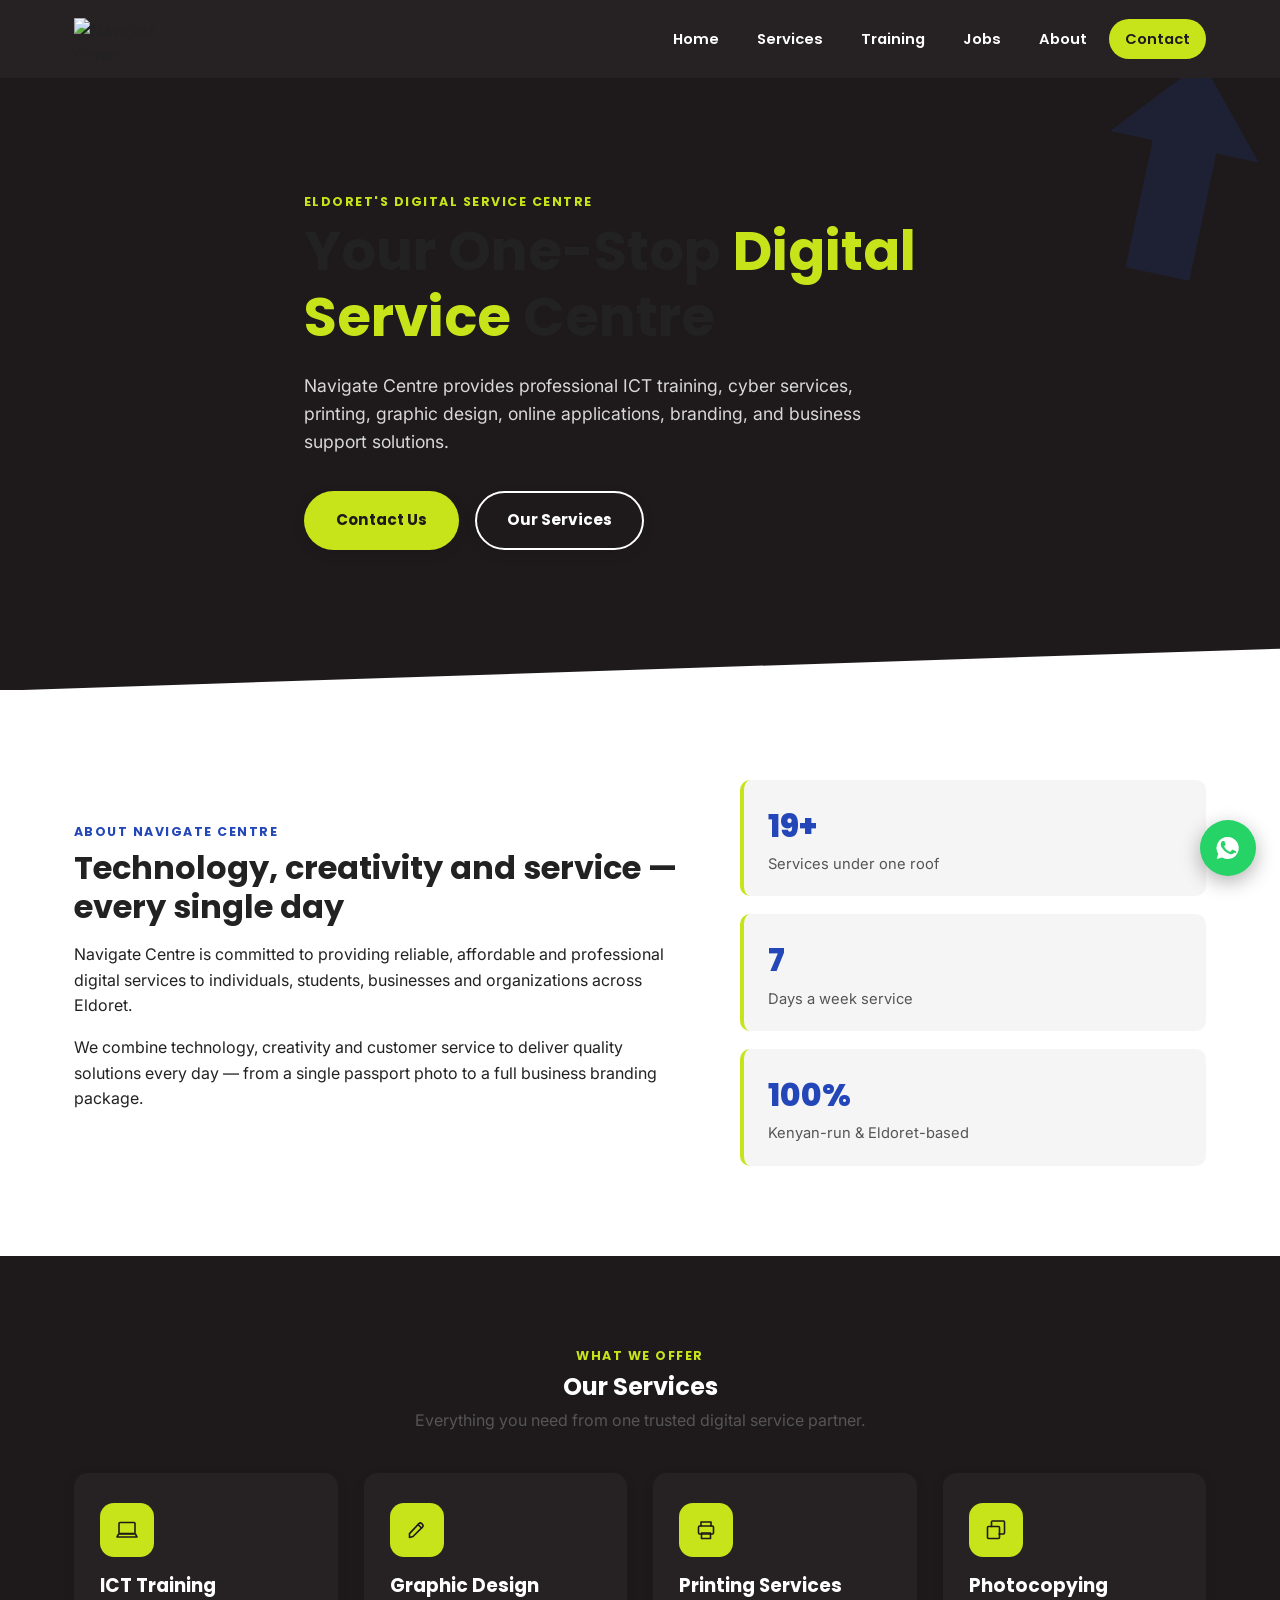
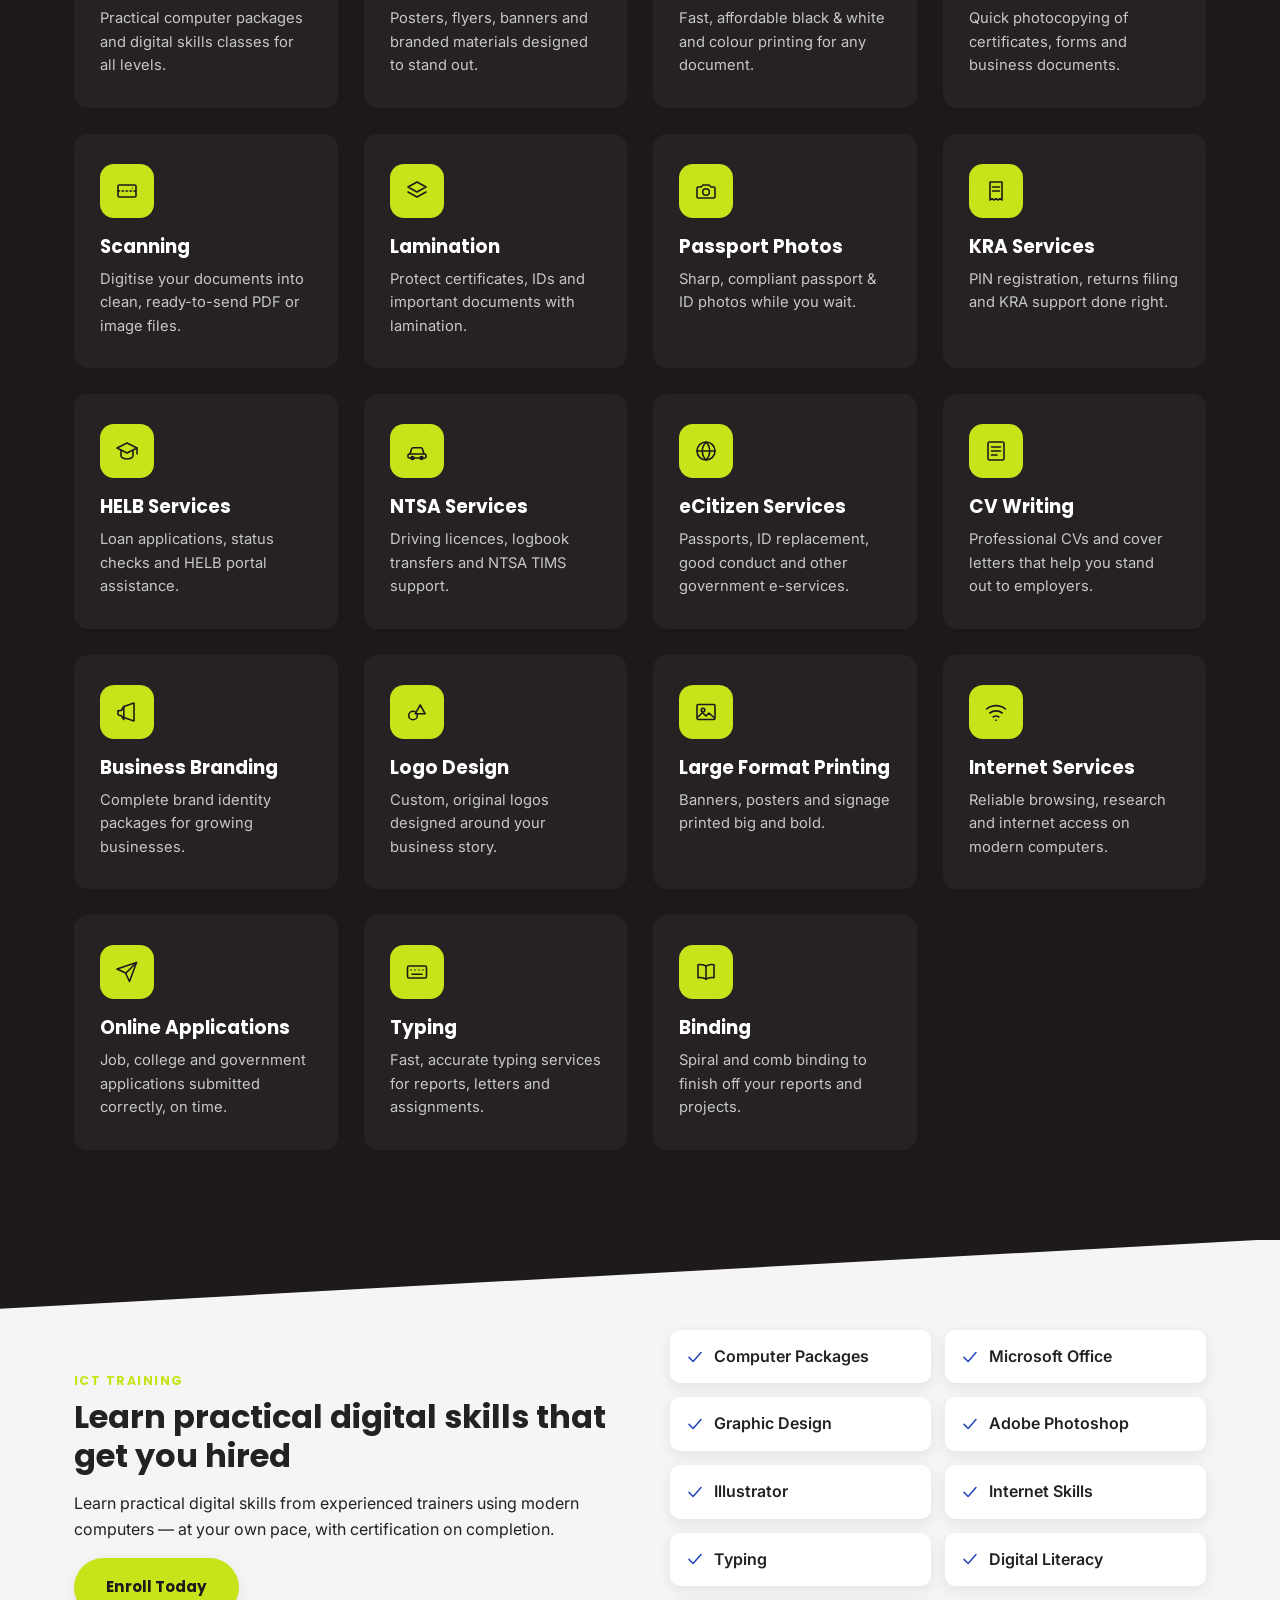
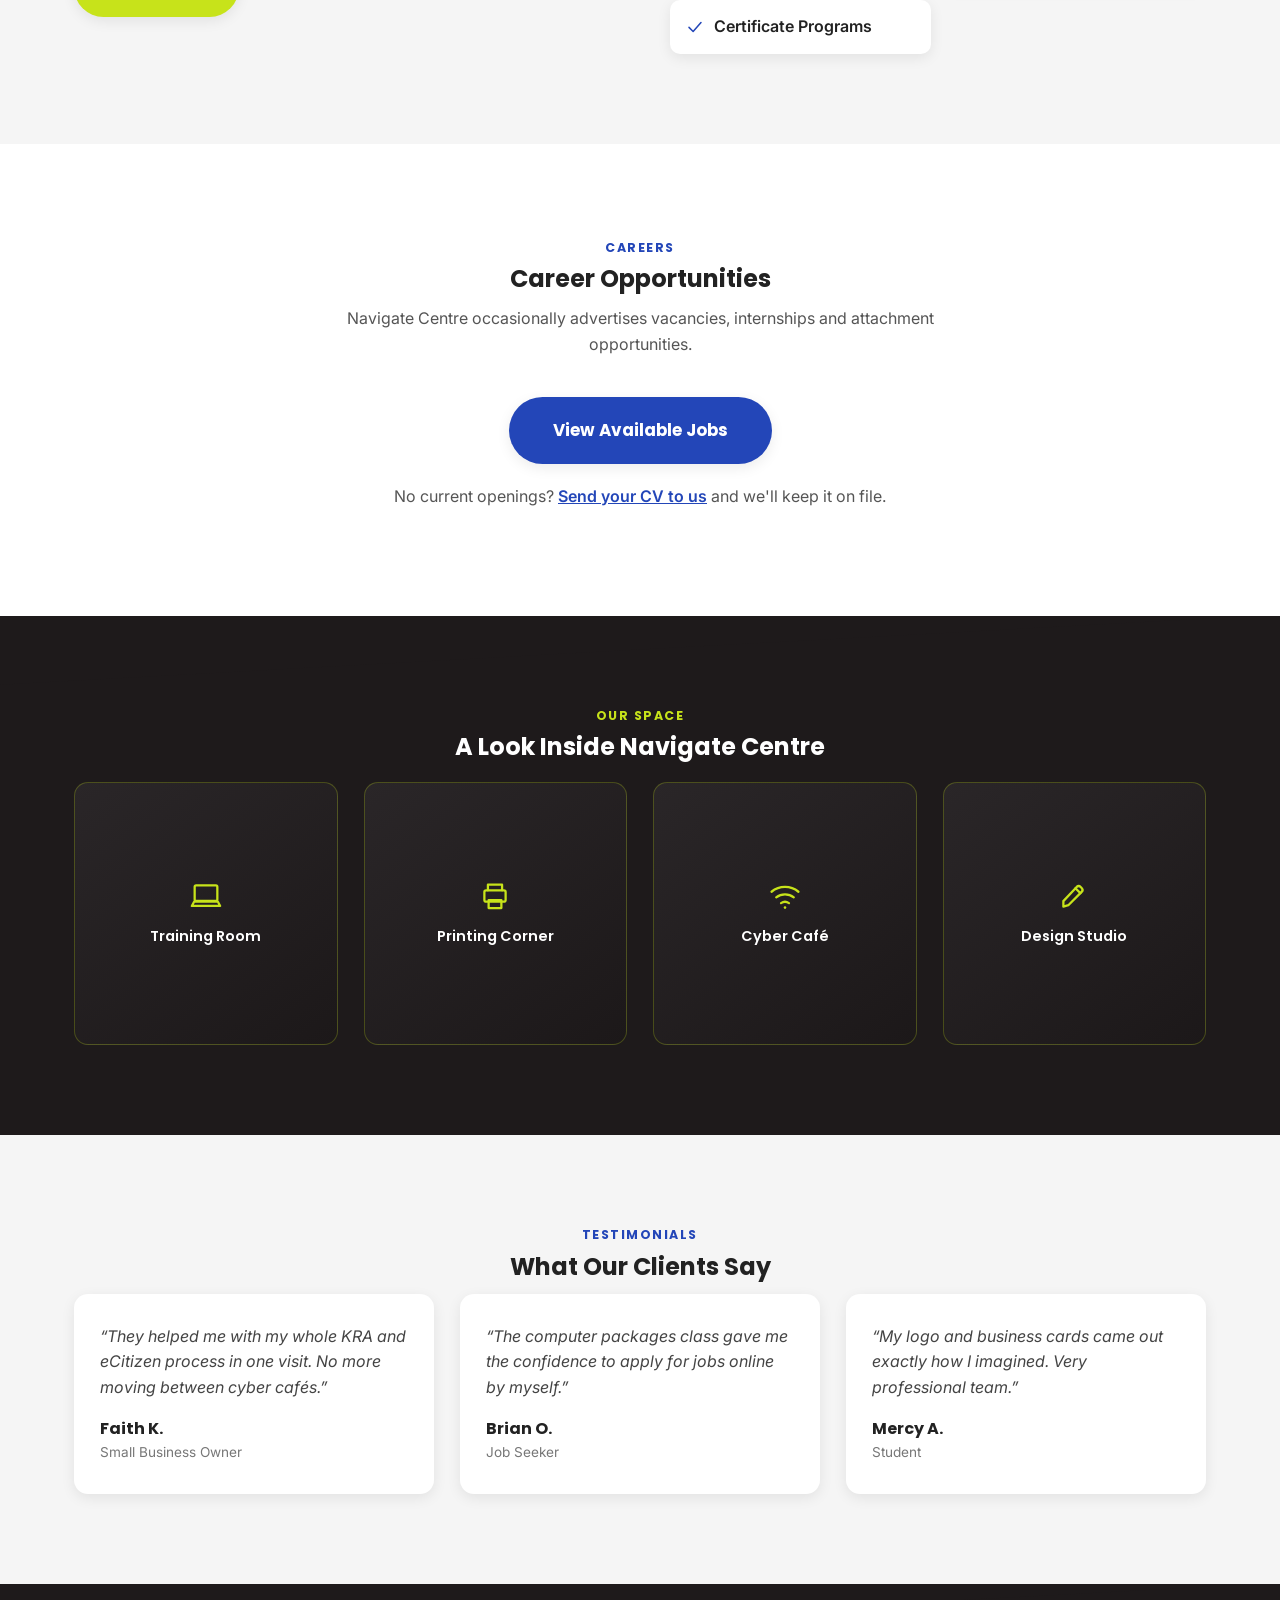
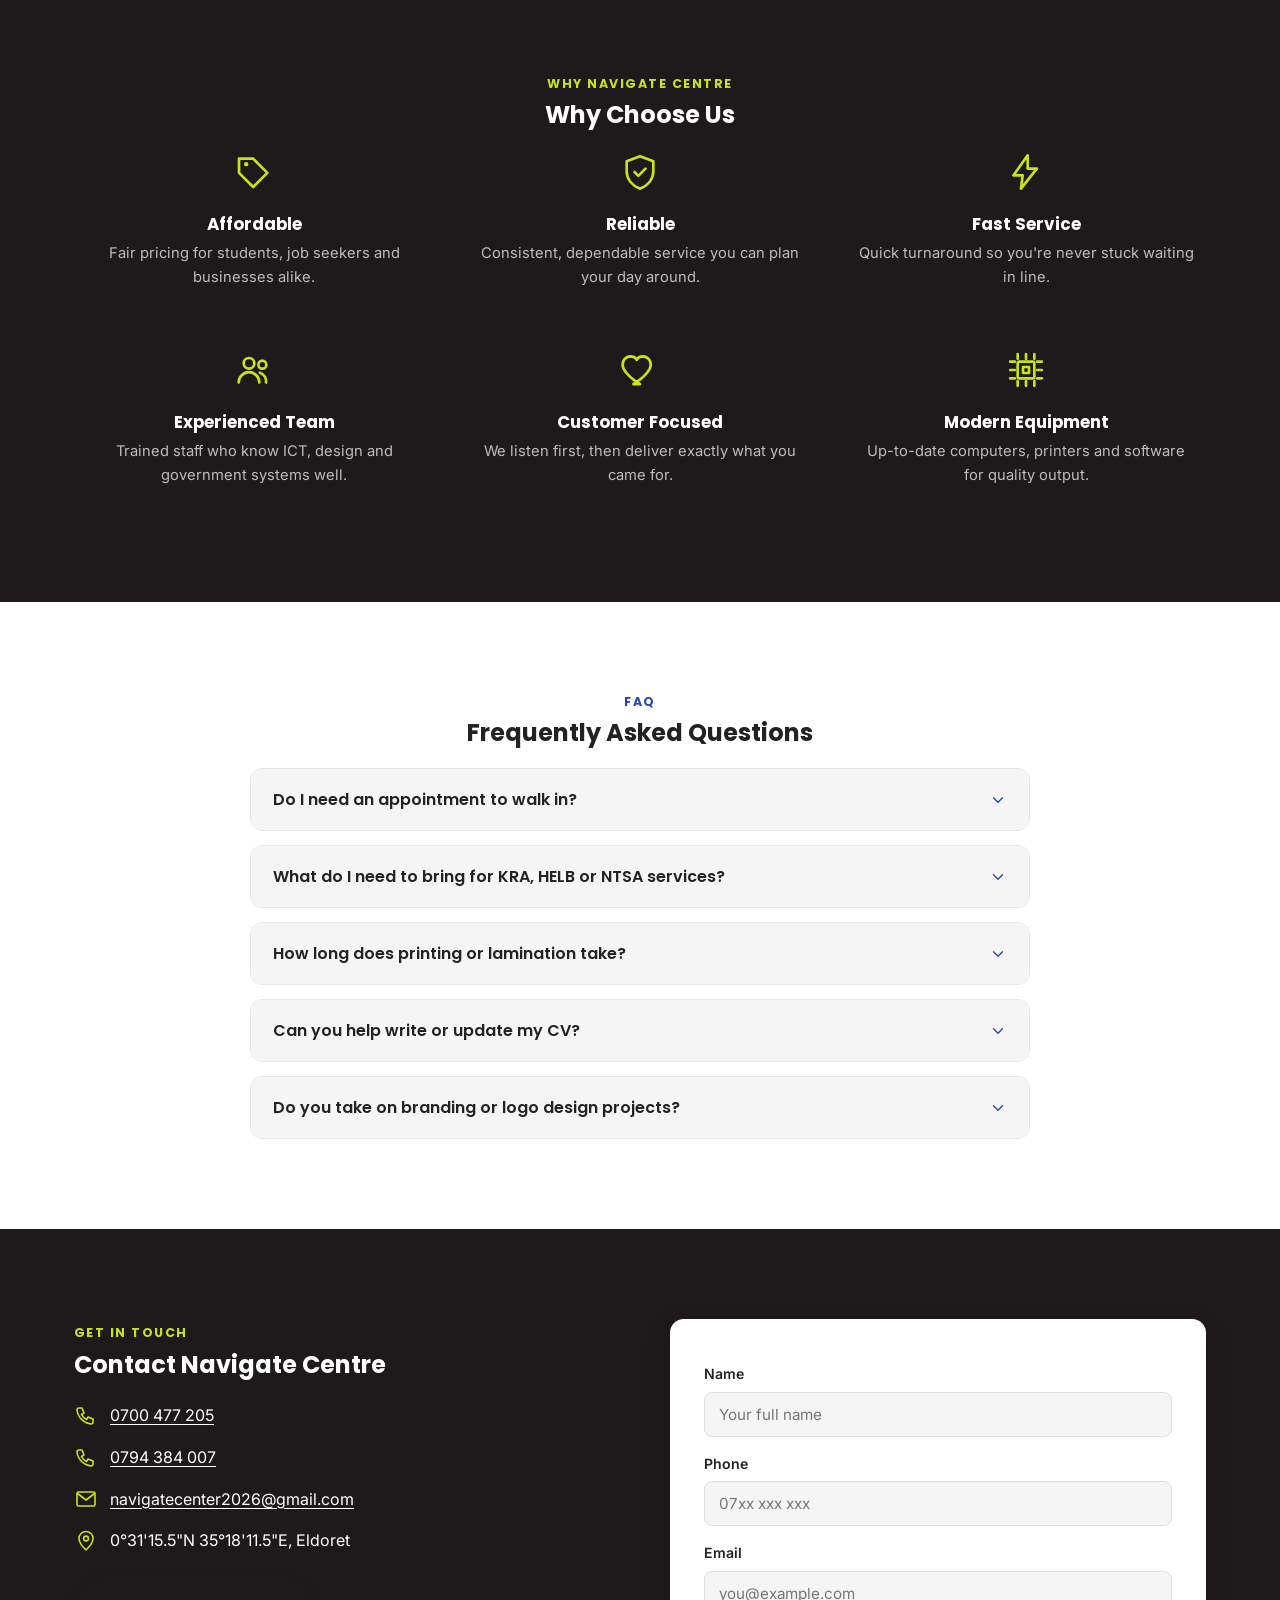
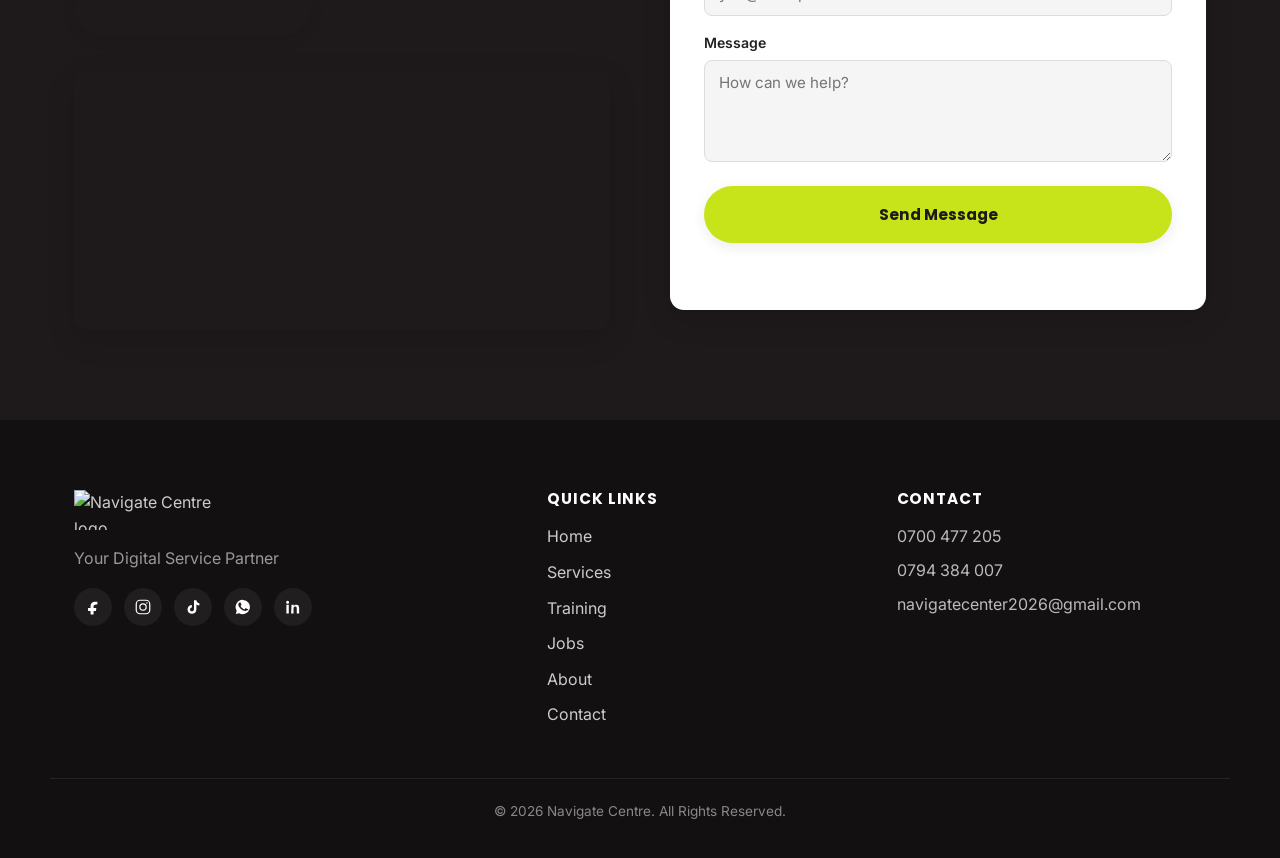
==== index.html @ 86d4282a "Add files via upload" ====
<!DOCTYPE html>
<html lang="en">
<head>
<meta charset="UTF-8">
<meta name="viewport" content="width=device-width, initial-scale=1.0">
<title>Navigate Centre | ICT Training, Cyber &amp; Digital Services in Eldoret</title>
<meta name="description" content="Navigate Centre is Eldoret's one-stop digital service centre — ICT training, cyber services, printing, graphic design, KRA/HELB/NTSA/eCitizen support, CV writing and business branding.">
<meta name="keywords" content="Navigate Centre, Eldoret cyber cafe, ICT training Eldoret, printing services Eldoret, KRA services, HELB services, NTSA services, eCitizen, CV writing, graphic design Eldoret">
<meta name="author" content="Navigate Centre">
<meta name="robots" content="index, follow">

<!-- Open Graph -->
<meta property="og:type" content="website">
<meta property="og:title" content="Navigate Centre | Your Digital Service Partner">
<meta property="og:description" content="ICT training, cyber services, printing, graphic design and government e-services — all in one place in Eldoret, Kenya.">
<meta property="og:image" content="images/logo.png">
<meta property="og:locale" content="en_KE">

<!-- Favicons -->
<link rel="icon" type="image/png" sizes="32x32" href="favicon/favicon-32.png">
<link rel="icon" type="image/png" sizes="16x16" href="favicon/favicon-16.png">
<link rel="apple-touch-icon" sizes="180x180" href="favicon/favicon-180.png">
<link rel="icon" type="image/png" sizes="192x192" href="favicon/favicon-192.png">
<link rel="shortcut icon" href="favicon/favicon.ico">

<!-- Fonts -->
<link rel="preconnect" href="https://fonts.googleapis.com">
<link rel="preconnect" href="https://fonts.gstatic.com" crossorigin>
<link href="https://fonts.googleapis.com/css2?family=Poppins:wght@600;700;800&amp;family=Inter:wght@400;500;600;700&amp;display=swap" rel="stylesheet">

<link rel="stylesheet" href="style.css">
</head>
<body>

<!-- ============ ICON SPRITE (edit paths here to change any icon site-wide) ============ -->
<svg style="display:none">
<defs>
<symbol id="icon-arrow" viewBox="0 0 24 24" fill="currentColor"><path d="M12 2l7 8h-4v12h-6V10H5z"/></symbol>
<symbol id="icon-menu" viewBox="0 0 24 24" fill="none" stroke="currentColor" stroke-width="1.8" stroke-linecap="round"><line x1="3" y1="6" x2="21" y2="6"/><line x1="3" y1="12" x2="21" y2="12"/><line x1="3" y1="18" x2="21" y2="18"/></symbol>
<symbol id="icon-close" viewBox="0 0 24 24" fill="none" stroke="currentColor" stroke-width="1.8" stroke-linecap="round"><line x1="5" y1="5" x2="19" y2="19"/><line x1="19" y1="5" x2="5" y2="19"/></symbol>
<symbol id="icon-chevron" viewBox="0 0 24 24" fill="none" stroke="currentColor" stroke-width="1.8" stroke-linecap="round" stroke-linejoin="round"><polyline points="6 9 12 15 18 9"/></symbol>
<symbol id="icon-phone" viewBox="0 0 24 24" fill="none" stroke="currentColor" stroke-width="1.6" stroke-linecap="round" stroke-linejoin="round"><path d="M5 4h3l2 5-2.5 1.5a11 11 0 005 5L14 13l5 2v3a2 2 0 01-2 2A16 16 0 013 6a2 2 0 012-2z"/></symbol>
<symbol id="icon-mail" viewBox="0 0 24 24" fill="none" stroke="currentColor" stroke-width="1.6" stroke-linecap="round" stroke-linejoin="round"><rect x="3" y="5" width="18" height="14" rx="1.5"/><path d="M3.5 6.5L12 13l8.5-6.5"/></symbol>
<symbol id="icon-pin" viewBox="0 0 24 24" fill="none" stroke="currentColor" stroke-width="1.6" stroke-linecap="round" stroke-linejoin="round"><path d="M12 21s7-6.5 7-11.5A7 7 0 105 9.5C5 14.5 12 21 12 21z"/><circle cx="12" cy="9.5" r="2.4"/></symbol>

<!-- services -->
<symbol id="icon-laptop" viewBox="0 0 24 24" fill="none" stroke="currentColor" stroke-width="1.6" stroke-linecap="round" stroke-linejoin="round"><rect x="4" y="4.5" width="16" height="11" rx="1"/><path d="M2 19h20l-1.6-3H3.6z"/></symbol>
<symbol id="icon-brush" viewBox="0 0 24 24" fill="none" stroke="currentColor" stroke-width="1.6" stroke-linecap="round" stroke-linejoin="round"><path d="M4.5 19.5l3.5-1 9.4-9.4a2 2 0 000-2.8l-.7-.7a2 2 0 00-2.8 0L4.5 15.6z"/><path d="M13 6.5l3.5 3.5"/></symbol>
<symbol id="icon-printer" viewBox="0 0 24 24" fill="none" stroke="currentColor" stroke-width="1.6" stroke-linecap="round" stroke-linejoin="round"><path d="M7 8V4h10v4"/><rect x="4.5" y="8" width="15" height="8" rx="1.2"/><rect x="7.5" y="15" width="9" height="5.5"/></symbol>
<symbol id="icon-copy" viewBox="0 0 24 24" fill="none" stroke="currentColor" stroke-width="1.6" stroke-linecap="round" stroke-linejoin="round"><rect x="3.5" y="8.5" width="12" height="12" rx="1"/><path d="M7.5 8.5V4a1 1 0 011-1h11a1 1 0 011 1v11a1 1 0 01-1 1h-4.5"/></symbol>
<symbol id="icon-scanner" viewBox="0 0 24 24" fill="none" stroke="currentColor" stroke-width="1.6" stroke-linecap="round" stroke-linejoin="round"><rect x="3" y="6" width="18" height="12" rx="1.2"/><line x1="3" y1="12" x2="21" y2="12" stroke-dasharray="1.5 2.5"/><circle cx="17.5" cy="9" r="0.6" fill="currentColor" stroke="none"/></symbol>
<symbol id="icon-layers" viewBox="0 0 24 24" fill="none" stroke="currentColor" stroke-width="1.6" stroke-linecap="round" stroke-linejoin="round"><polygon points="12 3 21 8 12 13 3 8"/><polyline points="3 13 12 18 21 13"/></symbol>
<symbol id="icon-camera" viewBox="0 0 24 24" fill="none" stroke="currentColor" stroke-width="1.6" stroke-linecap="round" stroke-linejoin="round"><path d="M4 8h3l2-2h6l2 2h3a1 1 0 011 1v9a1 1 0 01-1 1H4a1 1 0 01-1-1V9a1 1 0 011-1z"/><circle cx="12" cy="13" r="3.3"/></symbol>
<symbol id="icon-receipt" viewBox="0 0 24 24" fill="none" stroke="currentColor" stroke-width="1.6" stroke-linecap="round" stroke-linejoin="round"><path d="M6 3h12v18l-2-1.3L14 21l-2-1.3L10 21l-2-1.3L6 21V3z"/><line x1="8.5" y1="8" x2="15.5" y2="8"/><line x1="8.5" y1="12" x2="15.5" y2="12"/></symbol>
<symbol id="icon-cap" viewBox="0 0 24 24" fill="none" stroke="currentColor" stroke-width="1.6" stroke-linecap="round" stroke-linejoin="round"><path d="M12 4L2 9l10 5 10-5-10-5z"/><path d="M6 11.5V17c0 1.5 3 3 6 3s6-1.5 6-3v-5.5"/><line x1="22" y1="9" x2="22" y2="15"/></symbol>
<symbol id="icon-car" viewBox="0 0 24 24" fill="none" stroke="currentColor" stroke-width="1.6" stroke-linecap="round" stroke-linejoin="round"><path d="M5 15l1.4-4.8A2 2 0 018.3 8.7h7.4a2 2 0 011.9 1.5L19 15"/><rect x="3" y="15" width="18" height="4" rx="1.2"/><circle cx="7.5" cy="19" r="1.4"/><circle cx="16.5" cy="19" r="1.4"/></symbol>
<symbol id="icon-globe" viewBox="0 0 24 24" fill="none" stroke="currentColor" stroke-width="1.6" stroke-linecap="round" stroke-linejoin="round"><circle cx="12" cy="12" r="9"/><line x1="3" y1="12" x2="21" y2="12"/><path d="M12 3c2.4 2.5 3.7 5.9 3.7 9s-1.3 6.5-3.7 9c-2.4-2.5-3.7-5.9-3.7-9s1.3-6.5 3.7-9z"/></symbol>
<symbol id="icon-file-user" viewBox="0 0 24 24" fill="none" stroke="currentColor" stroke-width="1.6" stroke-linecap="round" stroke-linejoin="round"><path d="M6 2.5h9l3 3v16H6z"/><circle cx="12" cy="12" r="2"/><path d="M8.7 18c0-1.8 1.5-3.2 3.3-3.2s3.3 1.4 3.3 3.2"/></symbol>
<symbol id="icon-megaphone" viewBox="0 0 24 24" fill="none" stroke="currentColor" stroke-width="1.6" stroke-linecap="round" stroke-linejoin="round"><path d="M3 10.5v3a2 2 0 002 2h1.2l2.6 4V6.5l-2.6 4H5a2 2 0 00-2 2z"/><path d="M8.8 6.5L19 3v18l-10.2-3.5"/></symbol>
<symbol id="icon-shapes" viewBox="0 0 24 24" fill="none" stroke="currentColor" stroke-width="1.6" stroke-linecap="round" stroke-linejoin="round"><circle cx="8" cy="15.5" r="4.3"/><path d="M15.2 5l5 8.8h-10z"/></symbol>
<symbol id="icon-image" viewBox="0 0 24 24" fill="none" stroke="currentColor" stroke-width="1.6" stroke-linecap="round" stroke-linejoin="round"><rect x="3" y="4.5" width="18" height="15" rx="1.2"/><circle cx="9" cy="10" r="1.8"/><path d="M4 17l4.5-4.5 3.5 3.5 3-3 5 4.5"/></symbol>
<symbol id="icon-wifi" viewBox="0 0 24 24" fill="none" stroke="currentColor" stroke-width="1.6" stroke-linecap="round" stroke-linejoin="round"><path d="M2.5 9a15 15 0 0119 0"/><path d="M5.8 13a10 10 0 0112.4 0"/><path d="M9.2 17a5 5 0 015.6 0"/><circle cx="12" cy="20.2" r="0.9" fill="currentColor" stroke="none"/></symbol>
<symbol id="icon-send" viewBox="0 0 24 24" fill="none" stroke="currentColor" stroke-width="1.6" stroke-linecap="round" stroke-linejoin="round"><path d="M21.5 2.5L11 13"/><path d="M21.5 2.5l-7 19-4-8.5-8.5-4z"/></symbol>
<symbol id="icon-keyboard" viewBox="0 0 24 24" fill="none" stroke="currentColor" stroke-width="1.6" stroke-linecap="round" stroke-linejoin="round"><rect x="2.5" y="6" width="19" height="12" rx="1.5"/><line x1="6" y1="10" x2="6.01" y2="10"/><line x1="10" y1="10" x2="10.01" y2="10"/><line x1="14" y1="10" x2="14.01" y2="10"/><line x1="18" y1="10" x2="18.01" y2="10"/><line x1="7" y1="14.2" x2="17" y2="14.2"/></symbol>
<symbol id="icon-book" viewBox="0 0 24 24" fill="none" stroke="currentColor" stroke-width="1.6" stroke-linecap="round" stroke-linejoin="round"><path d="M12 6.2c-2-1.5-5-2-8-1.5v13c3-.5 6 0 8 1.5 2-1.5 5-2 8-1.5v-13c-3-.5-6 0-8 1.5z"/><line x1="12" y1="6.2" x2="12" y2="19.2"/></symbol>

<!-- why choose us -->
<symbol id="icon-tag" viewBox="0 0 24 24" fill="none" stroke="currentColor" stroke-width="1.6" stroke-linecap="round" stroke-linejoin="round"><path d="M20 12.5L11.5 21 3 12.5V4h8.5z"/><circle cx="7.3" cy="7.3" r="1.3" fill="currentColor" stroke="none"/></symbol>
<symbol id="icon-shield" viewBox="0 0 24 24" fill="none" stroke="currentColor" stroke-width="1.6" stroke-linecap="round" stroke-linejoin="round"><path d="M12 2.5l8 3v6c0 5-3.5 8.7-8 10.5-4.5-1.8-8-5.5-8-10.5v-6z"/><path d="M8.7 12l2.3 2.3 4.3-4.3"/></symbol>
<symbol id="icon-bolt" viewBox="0 0 24 24" fill="none" stroke="currentColor" stroke-width="1.6" stroke-linecap="round" stroke-linejoin="round"><path d="M13 2L4.5 14H10l-1 8 9.5-12H13z"/></symbol>
<symbol id="icon-users" viewBox="0 0 24 24" fill="none" stroke="currentColor" stroke-width="1.6" stroke-linecap="round" stroke-linejoin="round"><circle cx="9" cy="8" r="3.2"/><path d="M2.8 19.5c0-3.4 2.8-6.2 6.2-6.2s6.2 2.8 6.2 6.2"/><circle cx="17" cy="8.8" r="2.4"/><path d="M15.5 13.6a5.6 5.6 0 013.7 5.9"/></symbol>
<symbol id="icon-heart" viewBox="0 0 24 24" fill="none" stroke="currentColor" stroke-width="1.6" stroke-linecap="round" stroke-linejoin="round"><path d="M12 20.5s-7.4-4.6-9.8-9.2C.6 8 2.2 4.3 6 3.8c2 0 3.6 1 4 2.1.5-1.1 2-2.1 4-2.1 3.8.5 5.4 4.2 3.8 7.5-2.4 4.6-9.8 9.2-9.8 9.2z"/></symbol>
<symbol id="icon-cpu" viewBox="0 0 24 24" fill="none" stroke="currentColor" stroke-width="1.6" stroke-linecap="round" stroke-linejoin="round"><rect x="7" y="7" width="10" height="10" rx="1"/><rect x="10.2" y="10.2" width="3.6" height="3.6"/><line x1="7" y1="2.5" x2="7" y2="5.3"/><line x1="12" y1="2.5" x2="12" y2="5.3"/><line x1="17" y1="2.5" x2="17" y2="5.3"/><line x1="7" y1="18.7" x2="7" y2="21.5"/><line x1="12" y1="18.7" x2="12" y2="21.5"/><line x1="17" y1="18.7" x2="17" y2="21.5"/><line x1="2.5" y1="7" x2="5.3" y2="7"/><line x1="2.5" y1="12" x2="5.3" y2="12"/><line x1="2.5" y1="17" x2="5.3" y2="17"/><line x1="18.7" y1="7" x2="21.5" y2="7"/><line x1="18.7" y1="12" x2="21.5" y2="12"/><line x1="18.7" y1="17" x2="21.5" y2="17"/></symbol>
<symbol id="icon-check" viewBox="0 0 24 24" fill="none" stroke="currentColor" stroke-width="2" stroke-linecap="round" stroke-linejoin="round"><polyline points="4 12.5 9.5 18 20 6"/></symbol>

<!-- social -->
<symbol id="icon-facebook" viewBox="0 0 24 24" fill="currentColor"><path d="M15.5 8.5h2.3V5.1c-.4-.05-1.8-.17-3.4-.17-3.35 0-5.65 2.1-5.65 5.97v2.5H5.4v3.9h3.35V22h4v-4.7h3.2l.5-3.9h-3.7v-2.1c0-1.13.3-1.9 1.75-1.9z"/></symbol>
<symbol id="icon-instagram" viewBox="0 0 24 24" fill="none" stroke="currentColor" stroke-width="1.6"><rect x="3" y="3" width="18" height="18" rx="5"/><circle cx="12" cy="12" r="4.2"/><circle cx="17.2" cy="6.8" r="1" fill="currentColor" stroke="none"/></symbol>
<symbol id="icon-tiktok" viewBox="0 0 24 24" fill="currentColor"><path d="M16.5 3c.4 2.2 1.8 3.7 4 3.9v3.1c-1.4 0-2.8-.4-4-1.2v6.4c0 3.4-2.7 5.8-5.9 5.8-3.2 0-5.9-2.4-5.9-5.8 0-3.3 2.6-5.7 5.8-5.8v3.2c-1.4.1-2.5 1.2-2.5 2.6 0 1.5 1.2 2.6 2.6 2.6 1.5 0 2.7-1.1 2.7-2.7V3z"/></symbol>
<symbol id="icon-linkedin" viewBox="0 0 24 24" fill="currentColor"><path d="M4.8 3.5a2 2 0 100 4 2 2 0 000-4zM3.2 9h3.2v11.5H3.2zM10 9h3.1v1.6h.05c.43-.8 1.5-1.7 3.1-1.7 3.3 0 3.95 2.2 3.95 5v6.6h-3.2v-5.9c0-1.4 0-3.2-2-3.2-2 0-2.3 1.5-2.3 3.1v6h-3.2z"/></symbol>
<symbol id="icon-whatsapp" viewBox="0 0 24 24" fill="currentColor"><path d="M12 2.5A9.5 9.5 0 003.6 17l-1.2 4.4 4.5-1.2A9.5 9.5 0 1012 2.5zm5.5 13.4c-.2.6-1.3 1.2-1.9 1.3-.5.1-1.1.1-1.8-.1-.4-.1-1-.3-1.7-.6-3-1.3-4.9-4.3-5.1-4.5-.1-.2-1.2-1.6-1.2-3.1s.8-2.2 1.1-2.5c.3-.3.6-.4.8-.4h.6c.2 0 .5 0 .7.5s.8 2 .9 2.1c.1.2.1.4 0 .6-.1.2-.2.3-.4.5-.2.2-.4.5-.5.6-.2.2-.4.4-.2.7.2.3.9 1.5 2 2.4 1.3 1.2 2.4 1.5 2.8 1.7.3.2.5.1.7-.1.2-.2.8-.9 1-1.3.2-.3.4-.3.7-.2s2 .9 2.3 1.1c.3.2.5.3.6.4.1.2.1.9-.1 1.5z"/></symbol>
<symbol id="icon-cv" viewBox="0 0 24 24" fill="none" stroke="currentColor" stroke-width="1.6" stroke-linecap="round" stroke-linejoin="round"><rect x="4" y="3" width="16" height="18" rx="1.5"/><line x1="7.5" y1="8" x2="16.5" y2="8"/><line x1="7.5" y1="12" x2="16.5" y2="12"/><line x1="7.5" y1="16" x2="13" y2="16"/></symbol>
</defs>
</svg>

<!-- ============ HEADER / NAV ============ -->
<header class="site-header" id="siteHeader">
  <div class="container nav-row">
    <a href="#home" class="brand" aria-label="Navigate Centre home">
      <img src="images/logo.png" alt="Navigate Centre logo" class="brand-logo" width="150" height="73">
    </a>
    <nav class="main-nav" id="mainNav" aria-label="Primary">
      <ul>
        <li><a href="#home">Home</a></li>
        <li><a href="#services">Services</a></li>
        <li><a href="#training">Training</a></li>
        <li><a href="#jobs">Jobs</a></li>
        <li><a href="#about">About</a></li>
        <li><a href="#contact" class="nav-cta">Contact</a></li>
      </ul>
    </nav>
    <button class="nav-toggle" id="navToggle" aria-label="Toggle menu" aria-expanded="false" aria-controls="mainNav">
      <svg class="icon" width="26" height="26"><use href="#icon-menu"></use></svg>
    </button>
  </div>
</header>

<main>

<!-- ============ HERO ============ -->
<section class="hero" id="home">
  <div class="hero-shapes" aria-hidden="true">
    <svg class="hero-compass" width="260" height="260" viewBox="0 0 24 24"><use href="#icon-arrow"></use></svg>
  </div>
  <div class="container hero-inner">
    <p class="eyebrow">Eldoret's Digital Service Centre</p>
    <h1>Your One-Stop <span class="text-lime">Digital Service</span> Centre</h1>
    <p class="hero-lead">Navigate Centre provides professional ICT training, cyber services, printing, graphic design, online applications, branding, and business support solutions.</p>
    <div class="hero-actions">
      <a href="#contact" class="btn btn-primary">Contact Us</a>
      <a href="#services" class="btn btn-outline">Our Services</a>
    </div>
  </div>
  <div class="diagonal-divider diagonal-to-white" aria-hidden="true"></div>
</section>

<!-- ============ ABOUT ============ -->
<section class="section about" id="about">
  <div class="container about-grid">
    <div class="about-copy">
      <p class="eyebrow eyebrow-dark">About Navigate Centre</p>
      <h2>Technology, creativity and service &mdash; every single day</h2>
      <p>Navigate Centre is committed to providing reliable, affordable and professional digital services to individuals, students, businesses and organizations across Eldoret.</p>
      <p>We combine technology, creativity and customer service to deliver quality solutions every day &mdash; from a single passport photo to a full business branding package.</p>
    </div>
    <div class="about-stats">
      <div class="stat-card"><span class="stat-num">19+</span><span class="stat-label">Services under one roof</span></div>
      <div class="stat-card"><span class="stat-num">7</span><span class="stat-label">Days a week service</span></div>
      <div class="stat-card"><span class="stat-num">100%</span><span class="stat-label">Kenyan-run &amp; Eldoret-based</span></div>
    </div>
  </div>
</section>

<!-- ============ SERVICES ============ -->
<section class="section services" id="services">
  <div class="diagonal-divider diagonal-to-black diagonal-top" aria-hidden="true"></div>
  <div class="container">
    <p class="eyebrow eyebrow-dark center">What We Offer</p>
    <h2 class="center">Our Services</h2>
    <p class="section-sub center">Everything you need from one trusted digital service partner.</p>

    <div class="grid services-grid">
      <div class="card service-card"><span class="icon-badge"><svg class="icon"><use href="#icon-laptop"></use></svg></span><h3>ICT Training</h3><p>Practical computer packages and digital skills classes for all levels.</p></div>
      <div class="card service-card"><span class="icon-badge"><svg class="icon"><use href="#icon-brush"></use></svg></span><h3>Graphic Design</h3><p>Posters, flyers, banners and branded materials designed to stand out.</p></div>
      <div class="card service-card"><span class="icon-badge"><svg class="icon"><use href="#icon-printer"></use></svg></span><h3>Printing Services</h3><p>Fast, affordable black &amp; white and colour printing for any document.</p></div>
      <div class="card service-card"><span class="icon-badge"><svg class="icon"><use href="#icon-copy"></use></svg></span><h3>Photocopying</h3><p>Quick photocopying of certificates, forms and business documents.</p></div>
      <div class="card service-card"><span class="icon-badge"><svg class="icon"><use href="#icon-scanner"></use></svg></span><h3>Scanning</h3><p>Digitise your documents into clean, ready-to-send PDF or image files.</p></div>
      <div class="card service-card"><span class="icon-badge"><svg class="icon"><use href="#icon-layers"></use></svg></span><h3>Lamination</h3><p>Protect certificates, IDs and important documents with lamination.</p></div>
      <div class="card service-card"><span class="icon-badge"><svg class="icon"><use href="#icon-camera"></use></svg></span><h3>Passport Photos</h3><p>Sharp, compliant passport &amp; ID photos while you wait.</p></div>
      <div class="card service-card"><span class="icon-badge"><svg class="icon"><use href="#icon-receipt"></use></svg></span><h3>KRA Services</h3><p>PIN registration, returns filing and KRA support done right.</p></div>
      <div class="card service-card"><span class="icon-badge"><svg class="icon"><use href="#icon-cap"></use></svg></span><h3>HELB Services</h3><p>Loan applications, status checks and HELB portal assistance.</p></div>
      <div class="card service-card"><span class="icon-badge"><svg class="icon"><use href="#icon-car"></use></svg></span><h3>NTSA Services</h3><p>Driving licences, logbook transfers and NTSA TIMS support.</p></div>
      <div class="card service-card"><span class="icon-badge"><svg class="icon"><use href="#icon-globe"></use></svg></span><h3>eCitizen Services</h3><p>Passports, ID replacement, good conduct and other government e-services.</p></div>
      <div class="card service-card"><span class="icon-badge"><svg class="icon"><use href="#icon-cv"></use></svg></span><h3>CV Writing</h3><p>Professional CVs and cover letters that help you stand out to employers.</p></div>
      <div class="card service-card"><span class="icon-badge"><svg class="icon"><use href="#icon-megaphone"></use></svg></span><h3>Business Branding</h3><p>Complete brand identity packages for growing businesses.</p></div>
      <div class="card service-card"><span class="icon-badge"><svg class="icon"><use href="#icon-shapes"></use></svg></span><h3>Logo Design</h3><p>Custom, original logos designed around your business story.</p></div>
      <div class="card service-card"><span class="icon-badge"><svg class="icon"><use href="#icon-image"></use></svg></span><h3>Large Format Printing</h3><p>Banners, posters and signage printed big and bold.</p></div>
      <div class="card service-card"><span class="icon-badge"><svg class="icon"><use href="#icon-wifi"></use></svg></span><h3>Internet Services</h3><p>Reliable browsing, research and internet access on modern computers.</p></div>
      <div class="card service-card"><span class="icon-badge"><svg class="icon"><use href="#icon-send"></use></svg></span><h3>Online Applications</h3><p>Job, college and government applications submitted correctly, on time.</p></div>
      <div class="card service-card"><span class="icon-badge"><svg class="icon"><use href="#icon-keyboard"></use></svg></span><h3>Typing</h3><p>Fast, accurate typing services for reports, letters and assignments.</p></div>
      <div class="card service-card"><span class="icon-badge"><svg class="icon"><use href="#icon-book"></use></svg></span><h3>Binding</h3><p>Spiral and comb binding to finish off your reports and projects.</p></div>
    </div>
  </div>
</section>

<!-- ============ ICT TRAINING ============ -->
<section class="section training" id="training">
  <div class="diagonal-divider diagonal-to-black diagonal-top" aria-hidden="true"></div>
  <div class="container training-grid">
    <div class="training-copy">
      <p class="eyebrow">ICT Training</p>
      <h2>Learn practical digital skills that get you hired</h2>
      <p>Learn practical digital skills from experienced trainers using modern computers &mdash; at your own pace, with certification on completion.</p>
      <a href="#contact" class="btn btn-primary">Enroll Today</a>
    </div>
    <ul class="course-list">
      <li><svg class="icon icon-sm"><use href="#icon-check"></use></svg>Computer Packages</li>
      <li><svg class="icon icon-sm"><use href="#icon-check"></use></svg>Microsoft Office</li>
      <li><svg class="icon icon-sm"><use href="#icon-check"></use></svg>Graphic Design</li>
      <li><svg class="icon icon-sm"><use href="#icon-check"></use></svg>Adobe Photoshop</li>
      <li><svg class="icon icon-sm"><use href="#icon-check"></use></svg>Illustrator</li>
      <li><svg class="icon icon-sm"><use href="#icon-check"></use></svg>Internet Skills</li>
      <li><svg class="icon icon-sm"><use href="#icon-check"></use></svg>Typing</li>
      <li><svg class="icon icon-sm"><use href="#icon-check"></use></svg>Digital Literacy</li>
      <li><svg class="icon icon-sm"><use href="#icon-check"></use></svg>Certificate Programs</li>
    </ul>
  </div>
</section>

<!-- ============ JOBS ============ -->
<section class="section jobs" id="jobs">
  <div class="container center">
    <p class="eyebrow eyebrow-dark">Careers</p>
    <h2>Career Opportunities</h2>
    <p class="section-sub">Navigate Centre occasionally advertises vacancies, internships and attachment opportunities.</p>
    <!-- TODO: replace "#" below with the real jobs board / listing link -->
    <a href="#" class="btn btn-jobs">View Available Jobs</a>
    <p class="jobs-note">No current openings? <a href="mailto:navigatecenter2026@gmail.com?subject=CV%20on%20File">Send your CV to us</a> and we'll keep it on file.</p>
  </div>
</section>

<!-- ============ GALLERY ============ -->
<section class="section gallery" id="gallery">
  <div class="diagonal-divider diagonal-to-black diagonal-top" aria-hidden="true"></div>
  <div class="container">
    <p class="eyebrow center">Our Space</p>
    <h2 class="center">A Look Inside Navigate Centre</h2>
    <!-- TODO: replace these placeholder tiles with real photos of the centre (images/gallery-1.jpg etc.) -->
    <div class="grid gallery-grid">
      <div class="gallery-tile"><svg class="icon"><use href="#icon-laptop"></use></svg><span>Training Room</span></div>
      <div class="gallery-tile"><svg class="icon"><use href="#icon-printer"></use></svg><span>Printing Corner</span></div>
      <div class="gallery-tile"><svg class="icon"><use href="#icon-wifi"></use></svg><span>Cyber Café</span></div>
      <div class="gallery-tile"><svg class="icon"><use href="#icon-brush"></use></svg><span>Design Studio</span></div>
    </div>
  </div>
</section>

<!-- ============ TESTIMONIALS ============ -->
<section class="section testimonials" id="testimonials">
  <div class="container">
    <p class="eyebrow eyebrow-dark center">Testimonials</p>
    <h2 class="center">What Our Clients Say</h2>
    <div class="grid testimonial-grid">
      <div class="card testimonial-card">
        <p>&ldquo;They helped me with my whole KRA and eCitizen process in one visit. No more moving between cyber cafés.&rdquo;</p>
        <div class="testimonial-name">Faith K.<span>Small Business Owner</span></div>
      </div>
      <div class="card testimonial-card">
        <p>&ldquo;The computer packages class gave me the confidence to apply for jobs online by myself.&rdquo;</p>
        <div class="testimonial-name">Brian O.<span>Job Seeker</span></div>
      </div>
      <div class="card testimonial-card">
        <p>&ldquo;My logo and business cards came out exactly how I imagined. Very professional team.&rdquo;</p>
        <div class="testimonial-name">Mercy A.<span>Student</span></div>
      </div>
    </div>
  </div>
</section>

<!-- ============ WHY CHOOSE US ============ -->
<section class="section why-us">
  <div class="diagonal-divider diagonal-to-black diagonal-top" aria-hidden="true"></div>
  <div class="container">
    <p class="eyebrow center">Why Navigate Centre</p>
    <h2 class="center">Why Choose Us</h2>
    <div class="grid why-grid">
      <div class="why-item"><svg class="icon"><use href="#icon-tag"></use></svg><h3>Affordable</h3><p>Fair pricing for students, job seekers and businesses alike.</p></div>
      <div class="why-item"><svg class="icon"><use href="#icon-shield"></use></svg><h3>Reliable</h3><p>Consistent, dependable service you can plan your day around.</p></div>
      <div class="why-item"><svg class="icon"><use href="#icon-bolt"></use></svg><h3>Fast Service</h3><p>Quick turnaround so you're never stuck waiting in line.</p></div>
      <div class="why-item"><svg class="icon"><use href="#icon-users"></use></svg><h3>Experienced Team</h3><p>Trained staff who know ICT, design and government systems well.</p></div>
      <div class="why-item"><svg class="icon"><use href="#icon-heart"></use></svg><h3>Customer Focused</h3><p>We listen first, then deliver exactly what you came for.</p></div>
      <div class="why-item"><svg class="icon"><use href="#icon-cpu"></use></svg><h3>Modern Equipment</h3><p>Up-to-date computers, printers and software for quality output.</p></div>
    </div>
  </div>
</section>

<!-- ============ FAQ ============ -->
<section class="section faq" id="faq">
  <div class="container">
    <p class="eyebrow eyebrow-dark center">FAQ</p>
    <h2 class="center">Frequently Asked Questions</h2>
    <div class="faq-list">
      <div class="faq-item">
        <button class="faq-question" aria-expanded="false">Do I need an appointment to walk in?<svg class="icon icon-sm"><use href="#icon-chevron"></use></svg></button>
        <div class="faq-answer"><p>No appointment needed for most services &mdash; just walk in. For ICT training classes, we recommend enrolling ahead of the start date so we can reserve you a seat.</p></div>
      </div>
      <div class="faq-item">
        <button class="faq-question" aria-expanded="false">What do I need to bring for KRA, HELB or NTSA services?<svg class="icon icon-sm"><use href="#icon-chevron"></use></svg></button>
        <div class="faq-answer"><p>Bring your National ID and any relevant reference numbers or documents. If you're unsure what's required for your specific request, call or WhatsApp us first and we'll guide you.</p></div>
      </div>
      <div class="faq-item">
        <button class="faq-question" aria-expanded="false">How long does printing or lamination take?<svg class="icon icon-sm"><use href="#icon-chevron"></use></svg></button>
        <div class="faq-answer"><p>Most photocopying, printing and lamination jobs are done while you wait. Larger print runs or large-format jobs may take a bit longer &mdash; we'll give you a time estimate on arrival.</p></div>
      </div>
      <div class="faq-item">
        <button class="faq-question" aria-expanded="false">Can you help write or update my CV?<svg class="icon icon-sm"><use href="#icon-chevron"></use></svg></button>
        <div class="faq-answer"><p>Yes. Bring your details or an old CV and our team will help you write or refresh a professional CV and cover letter.</p></div>
      </div>
      <div class="faq-item">
        <button class="faq-question" aria-expanded="false">Do you take on branding or logo design projects?<svg class="icon icon-sm"><use href="#icon-chevron"></use></svg></button>
        <div class="faq-answer"><p>Absolutely. Whether you need a new logo, a full brand identity, or marketing materials, our design team can take your project from concept to print.</p></div>
      </div>
    </div>
  </div>
</section>

<!-- ============ CONTACT ============ -->
<section class="section contact" id="contact">
  <div class="diagonal-divider diagonal-to-black diagonal-top" aria-hidden="true"></div>
  <div class="container contact-grid">
    <div class="contact-info">
      <p class="eyebrow">Get In Touch</p>
      <h2>Contact Navigate Centre</h2>
      <ul class="contact-list">
        <li><svg class="icon"><use href="#icon-phone"></use></svg><a href="tel:+254700477205">0700 477 205</a></li>
        <li><svg class="icon"><use href="#icon-phone"></use></svg><a href="tel:+254794384007">0794 384 007</a></li>
        <li><svg class="icon"><use href="#icon-mail"></use></svg><a href="mailto:navigatecenter2026@gmail.com">navigatecenter2026@gmail.com</a></li>
        <li><svg class="icon"><use href="#icon-pin"></use></svg><span>0°31'15.5"N 35°18'11.5"E, Eldoret</span></li>
      </ul>
      <a href="https://www.google.com/maps?q=0.520972,35.303194" target="_blank" rel="noopener" class="btn btn-outline-light">Open in Google Maps</a>

      <div class="map-embed">
        <iframe
          title="Navigate Centre location map"
          src="https://www.google.com/maps?q=0.520972,35.303194&z=16&output=embed"
          loading="lazy"
          referrerpolicy="no-referrer-when-downgrade">
        </iframe>
      </div>
    </div>

    <div class="contact-form-wrap">
      <form id="contactForm" class="contact-form" action="https://formspree.io/f/YOUR_FORM_ID" method="POST">
        <!-- TODO: replace YOUR_FORM_ID above with your real Formspree form ID -->
        <label for="name">Name</label>
        <input type="text" id="name" name="name" placeholder="Your full name" required>

        <label for="phone">Phone</label>
        <input type="tel" id="phone" name="phone" placeholder="07xx xxx xxx" required>

        <label for="email">Email</label>
        <input type="email" id="email" name="email" placeholder="you@example.com" required>

        <label for="message">Message</label>
        <textarea id="message" name="message" rows="4" placeholder="How can we help?" required></textarea>

        <button type="submit" class="btn btn-primary btn-full">Send Message</button>
        <p class="form-status" id="formStatus" role="status" aria-live="polite"></p>
      </form>
    </div>
  </div>
</section>

</main>

<!-- ============ FOOTER ============ -->
<footer class="site-footer">
  <div class="container footer-grid">
    <div class="footer-brand">
      <img src="images/logo.png" alt="Navigate Centre logo" class="footer-logo" loading="lazy" width="150" height="73">
      <p>Your Digital Service Partner</p>
      <div class="social-row">
        <!-- TODO: replace "#" links with real social media profile URLs -->
        <a href="#" aria-label="Facebook"><svg class="icon"><use href="#icon-facebook"></use></svg></a>
        <a href="#" aria-label="Instagram"><svg class="icon"><use href="#icon-instagram"></use></svg></a>
        <a href="#" aria-label="TikTok"><svg class="icon"><use href="#icon-tiktok"></use></svg></a>
        <a href="https://wa.me/254700477205" aria-label="WhatsApp" target="_blank" rel="noopener"><svg class="icon"><use href="#icon-whatsapp"></use></svg></a>
        <a href="#" aria-label="LinkedIn"><svg class="icon"><use href="#icon-linkedin"></use></svg></a>
      </div>
    </div>

    <div class="footer-links">
      <h4>Quick Links</h4>
      <ul>
        <li><a href="#home">Home</a></li>
        <li><a href="#services">Services</a></li>
        <li><a href="#training">Training</a></li>
        <li><a href="#jobs">Jobs</a></li>
        <li><a href="#about">About</a></li>
        <li><a href="#contact">Contact</a></li>
      </ul>
    </div>

    <div class="footer-contact">
      <h4>Contact</h4>
      <p>0700 477 205</p>
      <p>0794 384 007</p>
      <p>navigatecenter2026@gmail.com</p>
    </div>
  </div>
  <div class="footer-bottom">
    <p>&copy; <span id="year"></span> Navigate Centre. All Rights Reserved.</p>
  </div>
</footer>

<!-- ============ FLOATING BUTTONS ============ -->
<a href="https://wa.me/254700477205" target="_blank" rel="noopener" class="whatsapp-float" aria-label="Chat with us on WhatsApp">
  <svg class="icon"><use href="#icon-whatsapp"></use></svg>
</a>
<button class="back-to-top" id="backToTop" aria-label="Back to top">
  <svg class="icon" width="20" height="20" fill="none" stroke="currentColor" stroke-width="2" stroke-linecap="round" stroke-linejoin="round" viewBox="0 0 24 24"><polyline points="18 15 12 9 6 15"/></svg>
</button>

<script src="script.js"></script>
</body>
</html>
---- style.css ----
/* =========================================================
   Navigate Centre — Stylesheet
   Brand: black (#1E1A1B) / lime (#C7E31A) / royal blue (#2346B8)
   Signature motif: diagonal cuts + the compass "arrow" from the logo
   ========================================================= */

:root {
  --bg-dark: #1E1A1B;
  --lime: #C7E31A;
  --blue: #2346B8;
  --white: #FFFFFF;
  --grey-light: #F5F5F5;
  --text-dark: #222222;

  --font-heading: 'Poppins', sans-serif;
  --font-body: 'Inter', sans-serif;

  --radius: 14px;
  --shadow-md: 0 10px 30px rgba(0,0,0,0.12);
  --shadow-sm: 0 4px 14px rgba(0,0,0,0.08);
  --container: 1180px;
  --transition: 0.25s ease;
}

@media (prefers-reduced-motion: reduce) {
  * { animation-duration: 0.001ms !important; animation-iteration-count: 1 !important; transition-duration: 0.001ms !important; scroll-behavior: auto !important; }
}

* { box-sizing: border-box; }
html { scroll-behavior: smooth; }

body {
  margin: 0;
  font-family: var(--font-body);
  color: var(--text-dark);
  background: var(--white);
  line-height: 1.6;
  -webkit-font-smoothing: antialiased;
}

img { max-width: 100%; display: block; }

h1, h2, h3, h4 {
  font-family: var(--font-heading);
  font-weight: 700;
  line-height: 1.2;
  margin: 0 0 0.5em;
  color: var(--text-dark);
}

p { margin: 0 0 1em; }

a { color: inherit; text-decoration: none; }

ul { list-style: none; margin: 0; padding: 0; }

.container {
  max-width: var(--container);
  margin: 0 auto;
  padding: 0 24px;
}

.section { padding: 90px 0; position: relative; overflow: hidden; }

.center { text-align: center; }

.eyebrow {
  display: inline-block;
  font-family: var(--font-heading);
  font-weight: 700;
  font-size: 0.78rem;
  letter-spacing: 0.12em;
  text-transform: uppercase;
  color: var(--lime);
  margin-bottom: 0.6em;
}
.eyebrow-dark { color: var(--blue); }
.eyebrow.center, .section-sub.center { display: block; }

.section-sub {
  max-width: 620px;
  margin: 0 auto 2.5em;
  color: #555;
}
h2.center + .section-sub { margin-top: -0.4em; }

.icon { width: 24px; height: 24px; }
.icon-sm { width: 18px; height: 18px; }

/* ---------- Buttons ---------- */
.btn {
  display: inline-flex;
  align-items: center;
  justify-content: center;
  gap: 8px;
  font-family: var(--font-heading);
  font-weight: 700;
  font-size: 0.95rem;
  padding: 15px 30px;
  border-radius: 50px;
  border: 2px solid transparent;
  cursor: pointer;
  transition: transform var(--transition), box-shadow var(--transition), background var(--transition), color var(--transition);
  box-shadow: var(--shadow-sm);
}
.btn:hover { transform: translateY(-2px); box-shadow: var(--shadow-md); }
.btn:focus-visible { outline: 3px solid var(--blue); outline-offset: 2px; }

.btn-primary { background: var(--lime); color: var(--bg-dark); }
.btn-outline { background: transparent; border-color: var(--white); color: var(--white); }
.btn-outline-light { background: transparent; border-color: var(--bg-dark); color: var(--bg-dark); margin-bottom: 24px; }
.btn-jobs { background: var(--blue); color: var(--white); font-size: 1.05rem; padding: 18px 42px; }
.btn-full { width: 100%; }

/* ---------- Header ---------- */
.site-header {
  position: sticky;
  top: 0;
  z-index: 500;
  background: rgba(30,26,27,0.96);
  backdrop-filter: blur(6px);
  transition: box-shadow var(--transition);
}
.site-header.scrolled { box-shadow: 0 4px 20px rgba(0,0,0,0.3); }

.nav-row {
  display: flex;
  align-items: center;
  justify-content: space-between;
  height: 78px;
}
.brand-logo { height: 42px; width: auto; }

.main-nav ul { display: flex; gap: 6px; align-items: center; }
.main-nav a {
  font-family: var(--font-heading);
  font-weight: 600;
  font-size: 0.92rem;
  color: var(--white);
  padding: 10px 16px;
  border-radius: 30px;
  transition: background var(--transition), color var(--transition);
}
.main-nav a:hover { background: rgba(255,255,255,0.08); color: var(--lime); }
.main-nav a.nav-cta { background: var(--lime); color: var(--bg-dark); }
.main-nav a.nav-cta:hover { background: var(--white); color: var(--bg-dark); }

.nav-toggle {
  display: none;
  background: none;
  border: none;
  color: var(--white);
  cursor: pointer;
  padding: 6px;
}

/* ---------- Hero ---------- */
.hero {
  background: var(--bg-dark);
  color: var(--white);
  padding: 110px 0 140px;
  position: relative;
}
.hero-shapes {
  position: absolute;
  inset: 0;
  overflow: hidden;
  pointer-events: none;
}
.hero-compass {
  position: absolute;
  top: -40px;
  right: -30px;
  color: var(--blue);
  opacity: 0.16;
  transform: rotate(12deg);
}
.hero-inner { position: relative; z-index: 2; max-width: 720px; }
.text-lime { color: var(--lime); }
.hero h1 { font-size: clamp(2.2rem, 5vw, 3.4rem); margin-bottom: 0.4em; }
.hero-lead { font-size: 1.1rem; color: #d8d8d8; max-width: 560px; margin-bottom: 2em; }
.hero-actions { display: flex; gap: 16px; flex-wrap: wrap; }

/* Diagonal divider signature element (echoes the logo's diagonal split) */
.diagonal-divider {
  position: absolute;
  left: 0; right: 0;
  bottom: -1px;
  height: 70px;
  background: var(--white);
  clip-path: polygon(0 100%, 100% 40%, 100% 100%);
}
.diagonal-divider.diagonal-top {
  top: -1px; bottom: auto;
  clip-path: polygon(0 0, 100% 0, 0 100%);
}
.diagonal-to-black { background: var(--bg-dark); }
.diagonal-to-white { background: var(--white); }

/* ---------- Grid / Cards ---------- */
.grid { display: grid; gap: 26px; }
.card {
  background: var(--white);
  border-radius: var(--radius);
  padding: 30px 26px;
  box-shadow: var(--shadow-sm);
  transition: transform var(--transition), box-shadow var(--transition);
}
.card:hover { transform: translateY(-6px); box-shadow: var(--shadow-md); }

.icon-badge {
  display: inline-flex;
  align-items: center;
  justify-content: center;
  width: 54px; height: 54px;
  border-radius: 14px;
  background: var(--bg-dark);
  color: var(--lime);
  margin-bottom: 18px;
}

/* ---------- About ---------- */
.about { background: var(--white); }
.about-grid {
  display: grid;
  grid-template-columns: 1.3fr 1fr;
  gap: 60px;
  align-items: center;
}
.about-copy h2 { font-size: 2rem; }
.about-stats { display: grid; gap: 18px; }
.stat-card {
  background: var(--grey-light);
  border-left: 4px solid var(--lime);
  border-radius: 10px;
  padding: 20px 24px;
}
.stat-num { display: block; font-family: var(--font-heading); font-weight: 800; font-size: 2rem; color: var(--blue); }
.stat-label { font-size: 0.92rem; color: #555; }

/* ---------- Services ---------- */
.services { background: var(--bg-dark); color: var(--white); }
.services h2, .services h3 { color: var(--white); }
.services .eyebrow-dark { color: var(--lime); }
.services-grid { grid-template-columns: repeat(4, 1fr); margin-top: 20px; }
.services .card { background: #262223; }
.services .card p { color: #c7c7c7; font-size: 0.92rem; margin-bottom: 0; }
.services .icon-badge { background: var(--lime); color: var(--bg-dark); }

/* ---------- Training ---------- */
.training { background: var(--grey-light); }
.training-grid {
  display: grid;
  grid-template-columns: 1fr 1fr;
  gap: 60px;
  align-items: center;
}
.training-copy h2 { font-size: 2rem; }
.course-list { display: grid; grid-template-columns: 1fr 1fr; gap: 14px; }
.course-list li {
  display: flex; align-items: center; gap: 10px;
  background: var(--white);
  padding: 14px 16px;
  border-radius: 10px;
  font-weight: 600;
  box-shadow: var(--shadow-sm);
}
.course-list .icon { color: var(--blue); flex-shrink: 0; }

/* ---------- Jobs ---------- */
.jobs { background: var(--white); }
.jobs .container { max-width: 680px; }
.jobs-note { margin-top: 20px; color: #555; }
.jobs-note a { color: var(--blue); font-weight: 600; text-decoration: underline; }

/* ---------- Gallery ---------- */
.gallery { background: var(--bg-dark); color: var(--white); }
.gallery h2 { color: var(--white); }
.gallery-grid { grid-template-columns: repeat(4, 1fr); margin-top: 20px; }
.gallery-tile {
  aspect-ratio: 1 / 1;
  border-radius: var(--radius);
  background: linear-gradient(145deg, #2a2628, #1c1819);
  border: 1px solid rgba(199,227,26,0.25);
  display: flex; flex-direction: column; align-items: center; justify-content: center; gap: 12px;
  color: var(--lime);
}
.gallery-tile span { font-family: var(--font-heading); font-weight: 600; color: var(--white); font-size: 0.9rem; }
.gallery-tile .icon { width: 34px; height: 34px; }

/* ---------- Testimonials ---------- */
.testimonials { background: var(--grey-light); }
.testimonial-grid { grid-template-columns: repeat(3, 1fr); margin-top: 10px; }
.testimonial-card p { font-style: italic; color: #444; }
.testimonial-name { font-family: var(--font-heading); font-weight: 700; display: flex; flex-direction: column; }
.testimonial-name span { font-family: var(--font-body); font-weight: 400; font-size: 0.85rem; color: #777; }

/* ---------- Why Us ---------- */
.why-us { background: var(--bg-dark); color: var(--white); }
.why-us h2 { color: var(--white); }
.why-grid { grid-template-columns: repeat(3, 1fr); margin-top: 10px; }
.why-item { text-align: center; padding: 10px; }
.why-item .icon { width: 40px; height: 40px; color: var(--lime); margin-bottom: 14px; }
.why-item h3 { color: var(--white); font-size: 1.05rem; }
.why-item p { color: #bdbdbd; font-size: 0.92rem; }

/* ---------- FAQ ---------- */
.faq { background: var(--white); }
.faq-list { max-width: 780px; margin: 20px auto 0; display: grid; gap: 14px; }
.faq-item { border: 1px solid #e6e6e6; border-radius: 12px; overflow: hidden; }
.faq-question {
  width: 100%;
  display: flex;
  align-items: center;
  justify-content: space-between;
  gap: 16px;
  background: var(--grey-light);
  border: none;
  padding: 18px 22px;
  font-family: var(--font-heading);
  font-weight: 600;
  font-size: 1rem;
  text-align: left;
  cursor: pointer;
  color: var(--text-dark);
}
.faq-question .icon { color: var(--blue); flex-shrink: 0; transition: transform var(--transition); }
.faq-question[aria-expanded="true"] .icon { transform: rotate(180deg); }
.faq-answer {
  max-height: 0;
  overflow: hidden;
  transition: max-height var(--transition), padding var(--transition);
  padding: 0 22px;
  color: #555;
}
.faq-item.open .faq-answer { max-height: 240px; padding: 16px 22px 20px; }

/* ---------- Contact ---------- */
.contact { background: var(--bg-dark); color: var(--white); }
.contact h2 { color: var(--white); }
.contact-grid { display: grid; grid-template-columns: 1fr 1fr; gap: 60px; }
.contact-list { display: grid; gap: 16px; margin: 24px 0; }
.contact-list li { display: flex; align-items: center; gap: 12px; }
.contact-list .icon { color: var(--lime); flex-shrink: 0; }
.contact-list a { text-decoration: underline; text-underline-offset: 3px; }
.map-embed { border-radius: var(--radius); overflow: hidden; margin-top: 10px; box-shadow: var(--shadow-md); }
.map-embed iframe { width: 100%; height: 260px; border: 0; display: block; }

.contact-form {
  background: var(--white);
  color: var(--text-dark);
  border-radius: var(--radius);
  padding: 34px;
  display: grid;
  gap: 6px;
  box-shadow: var(--shadow-md);
}
.contact-form label { font-weight: 600; font-size: 0.88rem; margin-top: 10px; }
.contact-form input, .contact-form textarea {
  font-family: var(--font-body);
  font-size: 0.95rem;
  padding: 12px 14px;
  border-radius: 8px;
  border: 1px solid #ddd;
  background: var(--grey-light);
  resize: vertical;
}
.contact-form input:focus, .contact-form textarea:focus {
  outline: 2px solid var(--blue);
  outline-offset: 1px;
  background: var(--white);
}
.contact-form button { margin-top: 18px; }
.form-status { margin: 10px 0 0; font-size: 0.88rem; min-height: 1.2em; }

/* ---------- Footer ---------- */
.site-footer { background: #131011; color: #ccc; padding: 70px 0 0; }
.footer-grid {
  display: grid;
  grid-template-columns: 1.4fr 1fr 1fr;
  gap: 40px;
  padding-bottom: 50px;
  border-bottom: 1px solid rgba(255,255,255,0.08);
}
.footer-logo { height: 40px; margin-bottom: 16px; }
.footer-brand p { color: #999; }
.social-row { display: flex; gap: 12px; margin-top: 16px; }
.social-row a {
  width: 38px; height: 38px;
  border-radius: 50%;
  background: rgba(255,255,255,0.06);
  display: flex; align-items: center; justify-content: center;
  color: var(--white);
  transition: background var(--transition), color var(--transition);
}
.social-row a:hover { background: var(--lime); color: var(--bg-dark); }
.social-row .icon { width: 18px; height: 18px; }

.footer-links h4, .footer-contact h4 {
  color: var(--white);
  font-size: 0.95rem;
  text-transform: uppercase;
  letter-spacing: 0.06em;
  margin-bottom: 16px;
}
.footer-links ul { display: grid; gap: 10px; }
.footer-links a:hover { color: var(--lime); }
.footer-contact p { margin-bottom: 8px; color: #bbb; }

.footer-bottom { text-align: center; padding: 22px 0; font-size: 0.85rem; color: #888; }

/* ---------- Floating buttons ---------- */
.whatsapp-float {
  position: fixed;
  bottom: 24px; right: 24px;
  width: 56px; height: 56px;
  background: #25D366;
  color: var(--white);
  border-radius: 50%;
  display: flex; align-items: center; justify-content: center;
  box-shadow: 0 6px 20px rgba(0,0,0,0.3);
  z-index: 600;
  transition: transform var(--transition);
}
.whatsapp-float:hover { transform: scale(1.08); }
.whatsapp-float .icon { width: 28px; height: 28px; }

.back-to-top {
  position: fixed;
  bottom: 24px; left: 24px;
  width: 46px; height: 46px;
  border-radius: 50%;
  background: var(--bg-dark);
  color: var(--lime);
  border: none;
  display: flex; align-items: center; justify-content: center;
  box-shadow: 0 6px 20px rgba(0,0,0,0.3);
  cursor: pointer;
  z-index: 600;
  opacity: 0;
  visibility: hidden;
  transform: translateY(10px);
  transition: opacity var(--transition), transform var(--transition), visibility var(--transition);
}
.back-to-top.visible { opacity: 1; visibility: visible; transform: translateY(0); }

/* =========================================================
   Responsive
   ========================================================= */
@media (max-width: 1024px) {
  .services-grid { grid-template-columns: repeat(3, 1fr); }
  .gallery-grid { grid-template-columns: repeat(2, 1fr); }
  .why-grid { grid-template-columns: repeat(2, 1fr); }
  .testimonial-grid { grid-template-columns: 1fr 1fr; }
}

@media (max-width: 900px) {
  .about-grid, .training-grid, .contact-grid { grid-template-columns: 1fr; }
  .about-grid { gap: 40px; }
  .footer-grid { grid-template-columns: 1fr 1fr; }
}

@media (max-width: 780px) {
  .nav-toggle { display: block; }
  .main-nav {
    position: fixed;
    top: 78px; left: 0; right: 0;
    background: var(--bg-dark);
    max-height: 0;
    overflow: hidden;
    transition: max-height var(--transition);
  }
  .main-nav.open { max-height: 400px; }
  .main-nav ul { flex-direction: column; align-items: stretch; padding: 10px 24px 20px; gap: 4px; }
  .main-nav a { display: block; padding: 14px 16px; }

  .services-grid { grid-template-columns: repeat(2, 1fr); }
  .gallery-grid { grid-template-columns: repeat(2, 1fr); }
  .why-grid { grid-template-columns: 1fr; }
  .testimonial-grid { grid-template-columns: 1fr; }
  .course-list { grid-template-columns: 1fr; }
  .footer-grid { grid-template-columns: 1fr; text-align: left; }
  .section { padding: 64px 0; }
}

@media (max-width: 520px) {
  .services-grid { grid-template-columns: 1fr; }
  .gallery-grid { grid-template-columns: 1fr; }
  .hero { padding: 90px 0 110px; }
  .hero-actions { flex-direction: column; align-items: flex-start; }
}
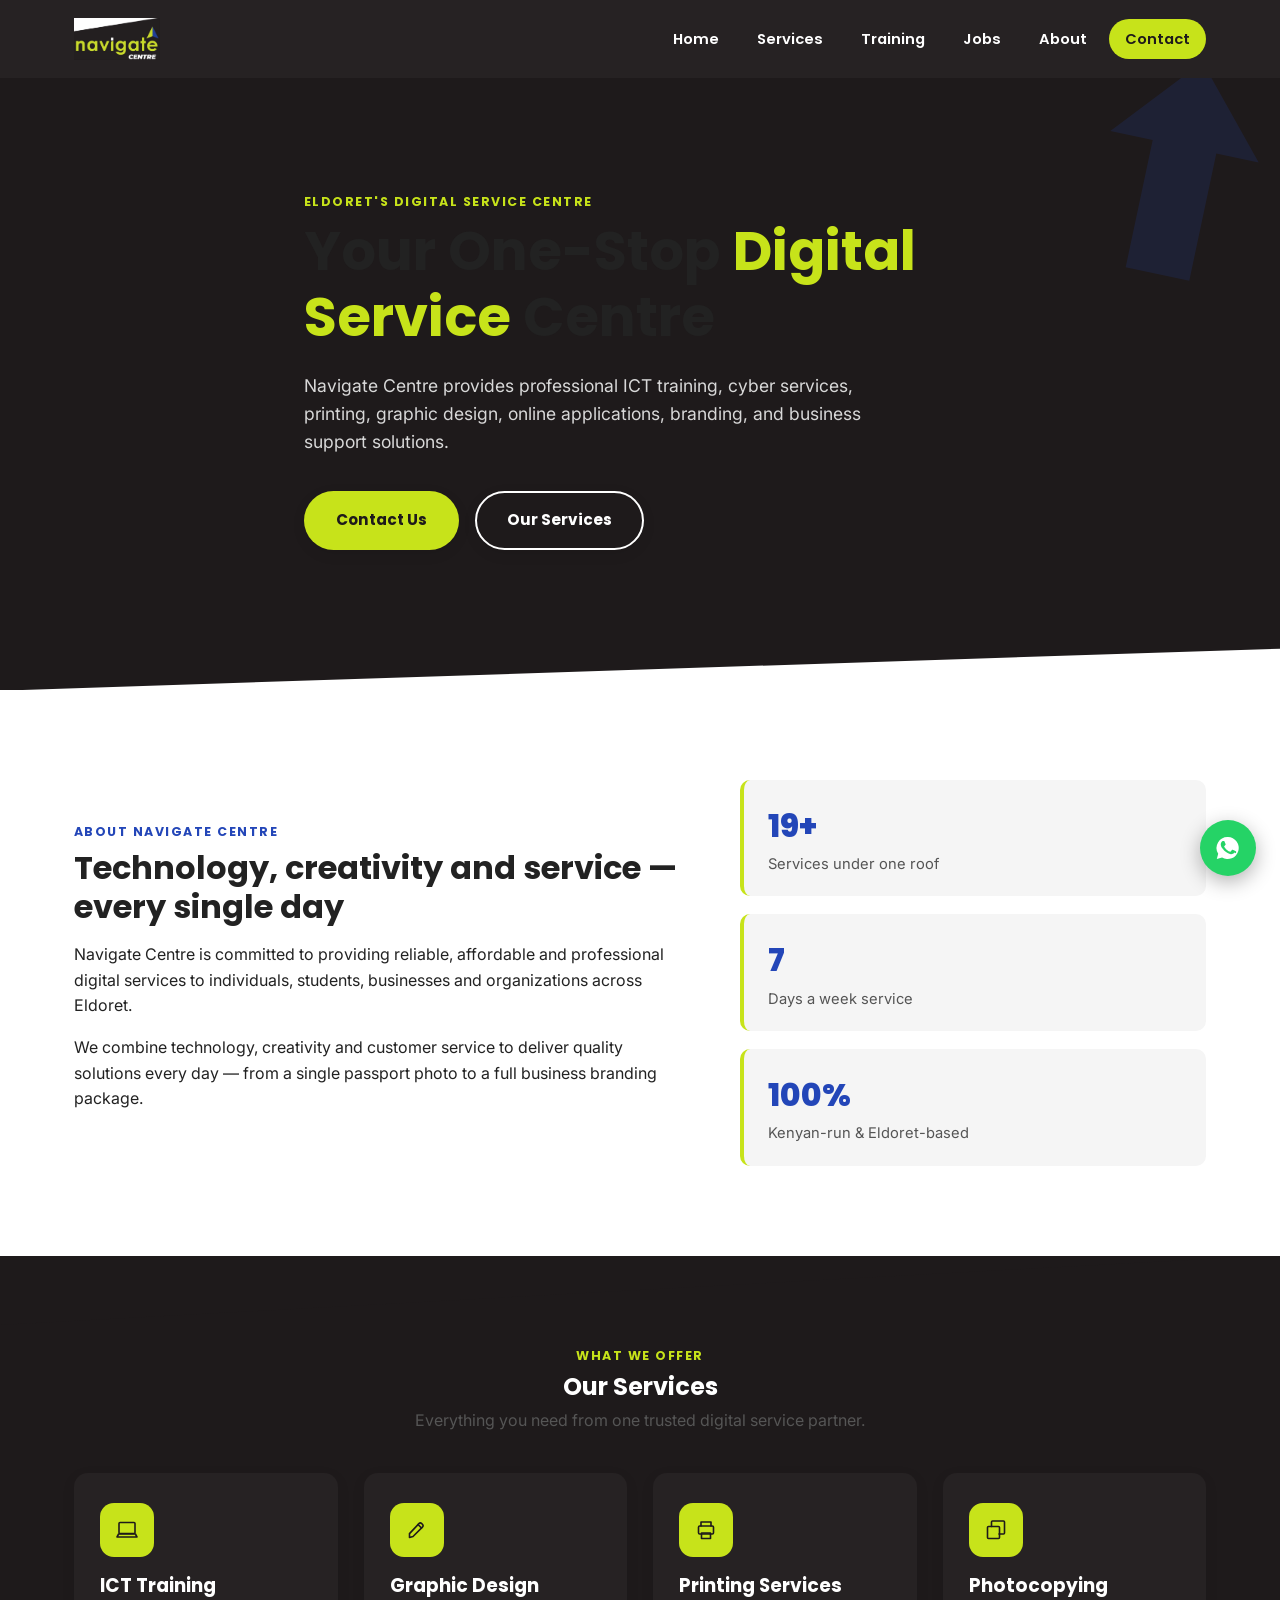
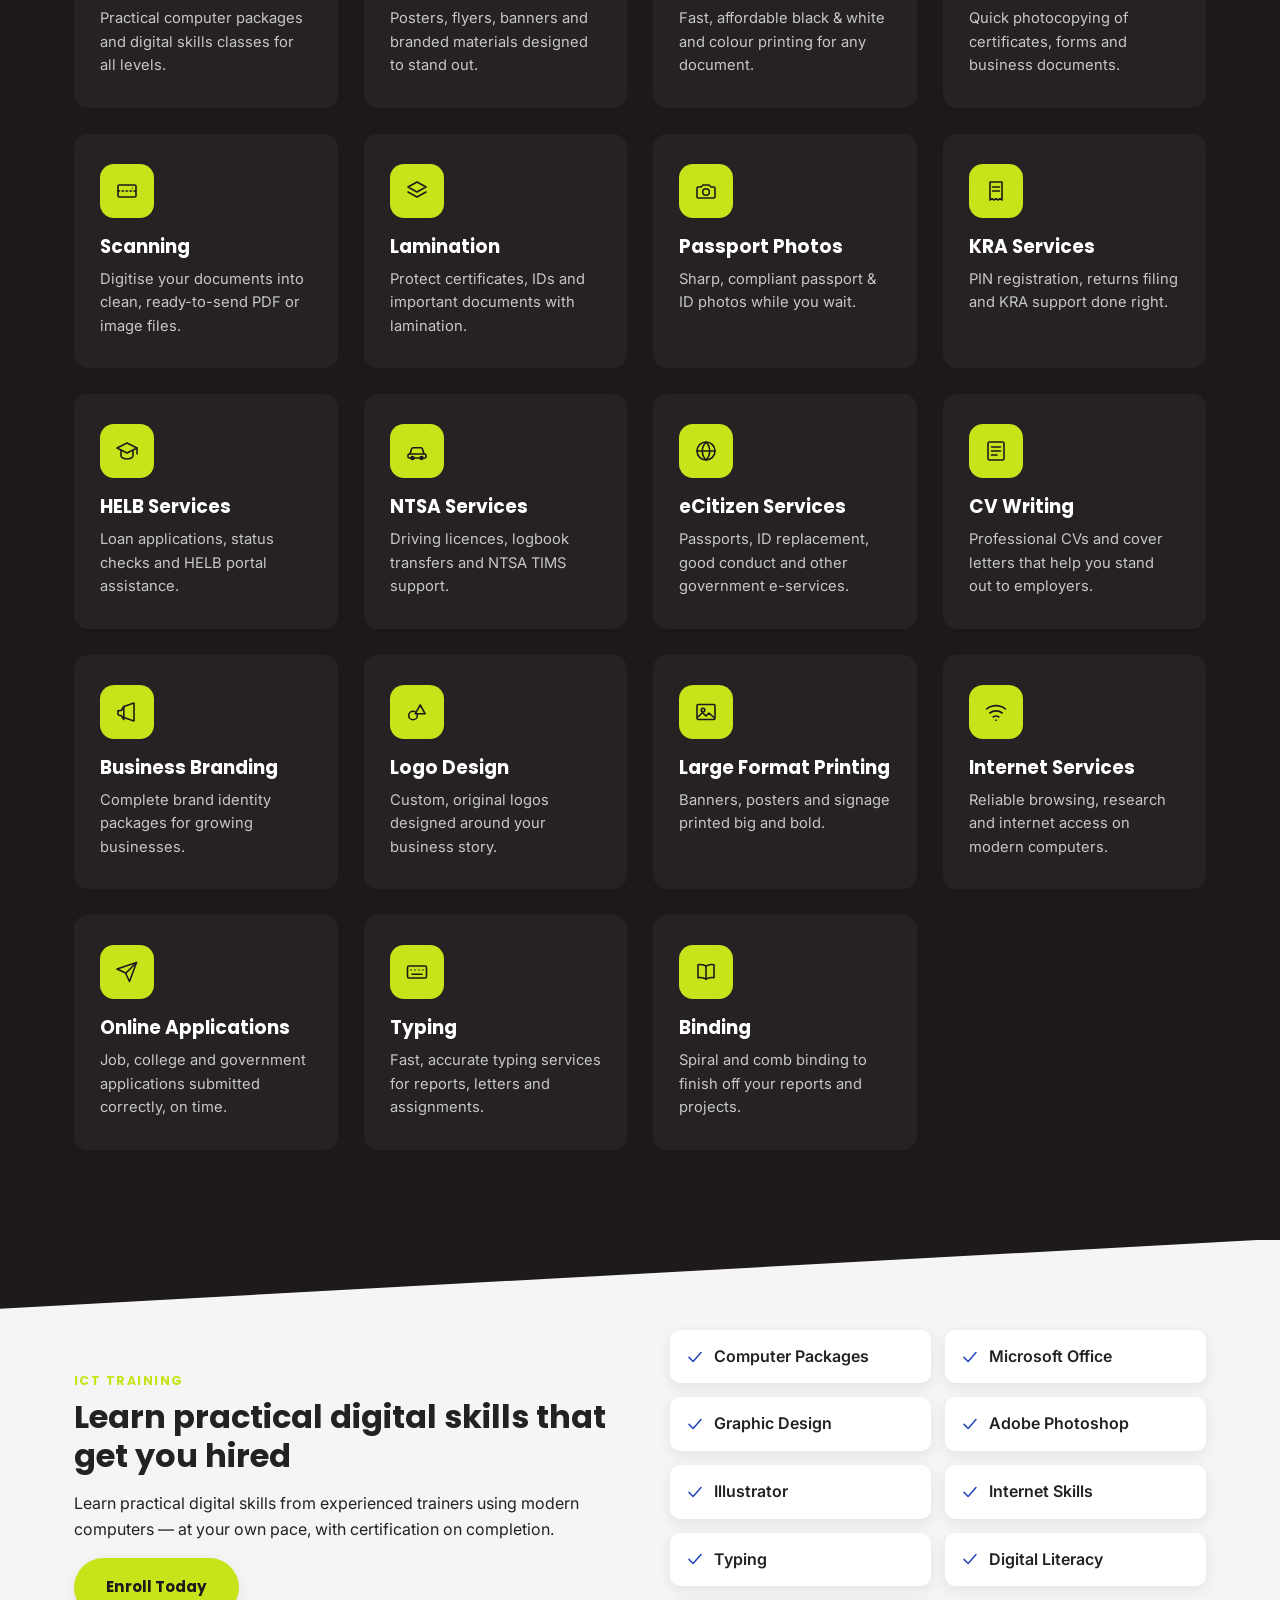
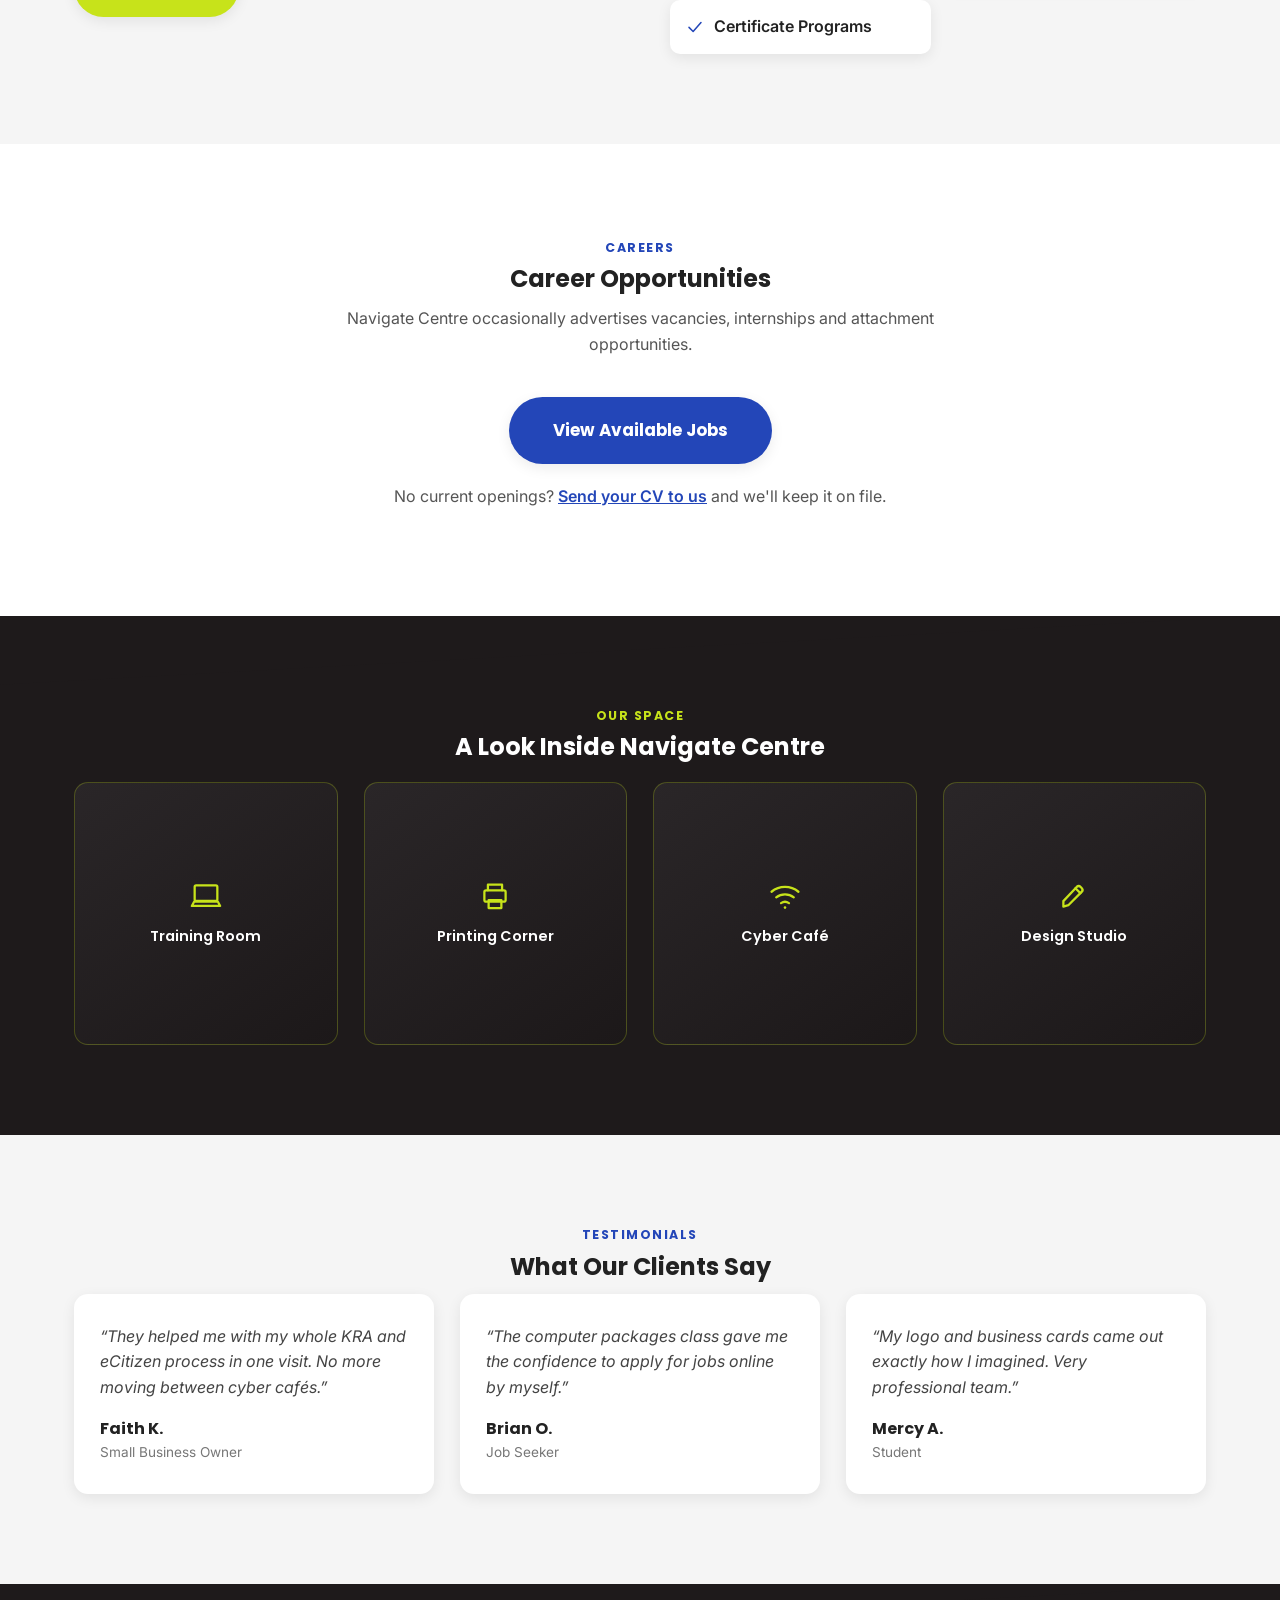
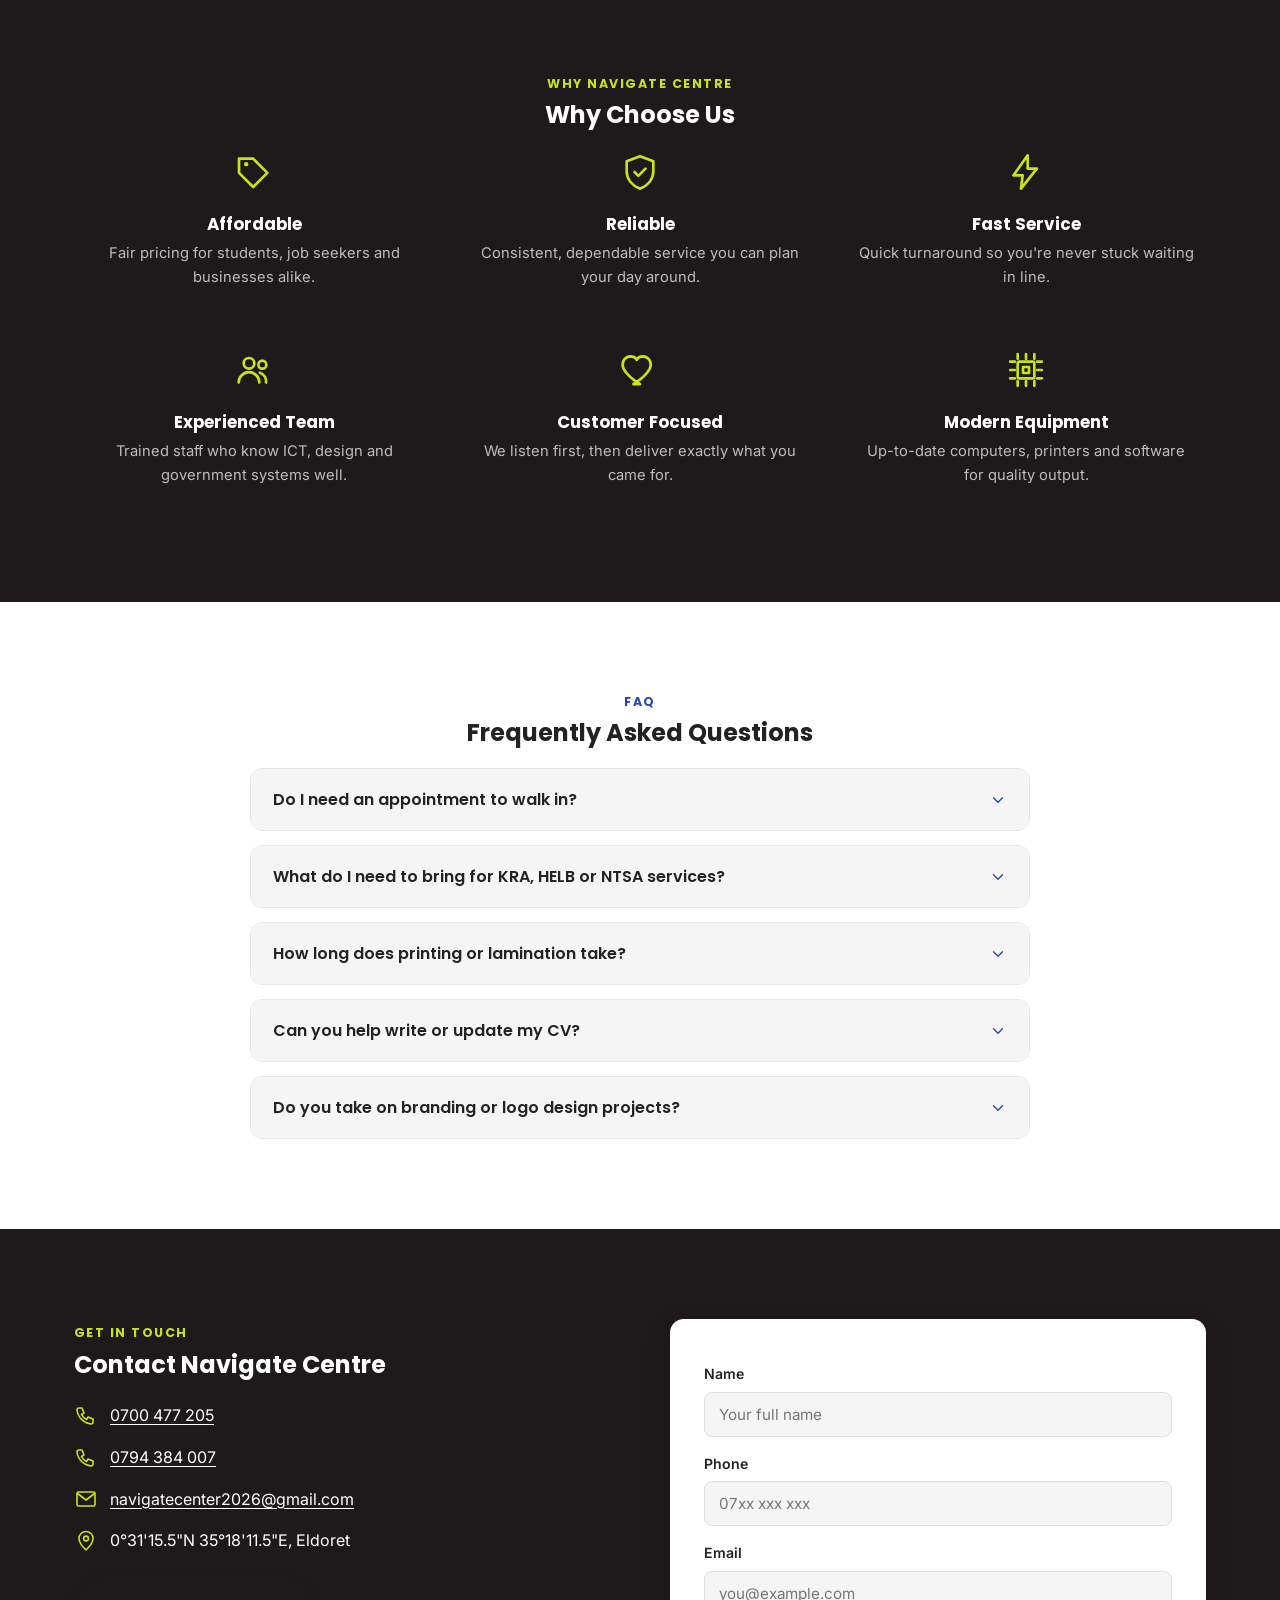
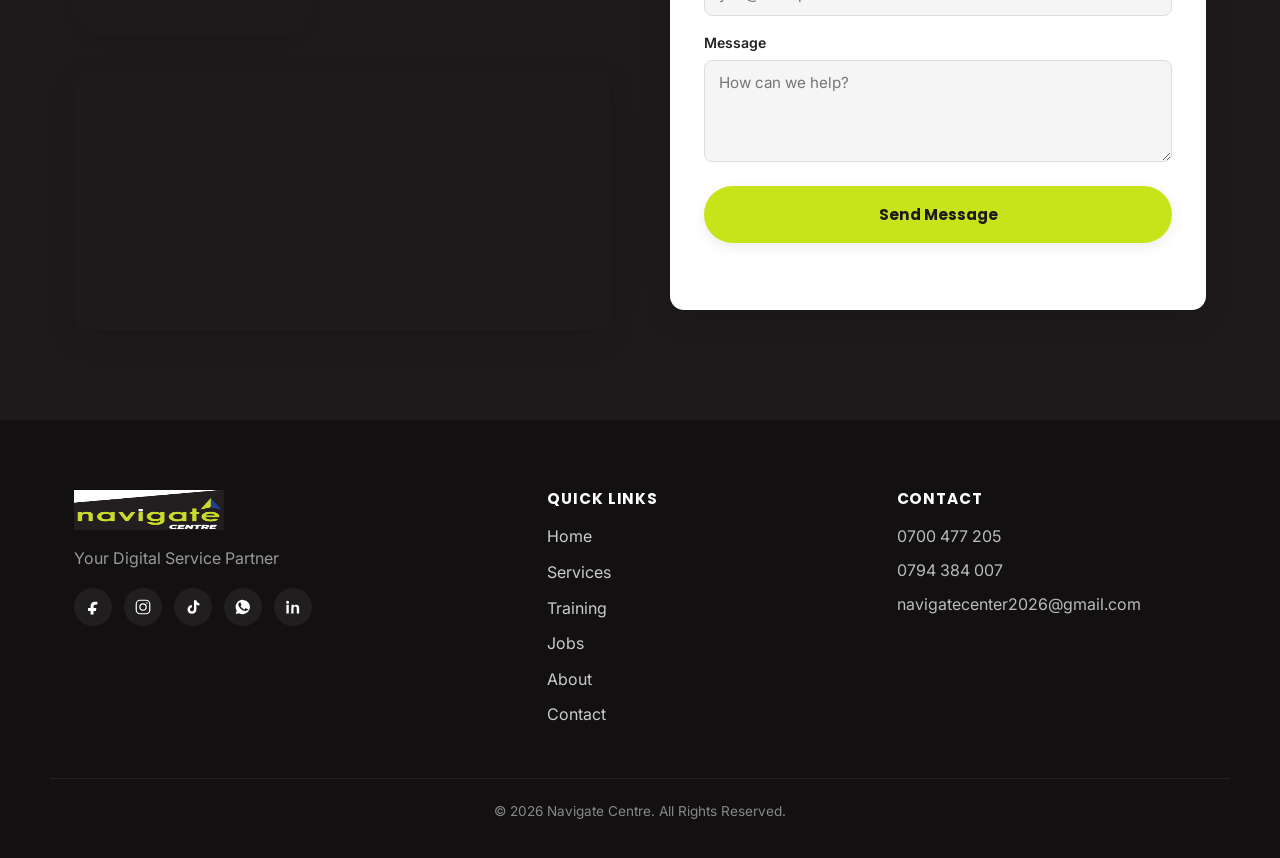
==== commit 156e221c: "Add files via upload" ====
--- a/index.html
+++ b/index.html
@@ -13,22 +13,517 @@
 <meta property="og:type" content="website">
 <meta property="og:title" content="Navigate Centre | Your Digital Service Partner">
 <meta property="og:description" content="ICT training, cyber services, printing, graphic design and government e-services — all in one place in Eldoret, Kenya.">
-<meta property="og:image" content="images/logo.png">
+<!-- og:image omitted: this is a single-file build, so there is no hosted image URL for social-share previews.
+     If you want link previews to show the logo, host logo.png somewhere and add:
+     <meta property="og:image" content="https://yourdomain.com/path/to/logo.png"> -->
 <meta property="og:locale" content="en_KE">
 
 <!-- Favicons -->
-<link rel="icon" type="image/png" sizes="32x32" href="favicon/favicon-32.png">
-<link rel="icon" type="image/png" sizes="16x16" href="favicon/favicon-16.png">
-<link rel="apple-touch-icon" sizes="180x180" href="favicon/favicon-180.png">
-<link rel="icon" type="image/png" sizes="192x192" href="favicon/favicon-192.png">
-<link rel="shortcut icon" href="favicon/favicon.ico">
+<link rel="icon" type="image/png" sizes="32x32" href="[data-uri]">
+<link rel="icon" type="image/png" sizes="16x16" href="[data-uri]">
+<link rel="apple-touch-icon" sizes="180x180" href="[data-uri]">
+<link rel="icon" type="image/png" sizes="192x192" href="[data-uri]">
+<link rel="shortcut icon" href="[data-uri]">
 
 <!-- Fonts -->
 <link rel="preconnect" href="https://fonts.googleapis.com">
 <link rel="preconnect" href="https://fonts.gstatic.com" crossorigin>
 <link href="https://fonts.googleapis.com/css2?family=Poppins:wght@600;700;800&amp;family=Inter:wght@400;500;600;700&amp;display=swap" rel="stylesheet">
 
-<link rel="stylesheet" href="style.css">
+<style>
+/* =========================================================
+   Navigate Centre — Stylesheet
+   Brand: black (#1E1A1B) / lime (#C7E31A) / royal blue (#2346B8)
+   Signature motif: diagonal cuts + the compass "arrow" from the logo
+   ========================================================= */
+
+:root {
+  --bg-dark: #1E1A1B;
+  --lime: #C7E31A;
+  --blue: #2346B8;
+  --white: #FFFFFF;
+  --grey-light: #F5F5F5;
+  --text-dark: #222222;
+
+  --font-heading: 'Poppins', sans-serif;
+  --font-body: 'Inter', sans-serif;
+
+  --radius: 14px;
+  --shadow-md: 0 10px 30px rgba(0,0,0,0.12);
+  --shadow-sm: 0 4px 14px rgba(0,0,0,0.08);
+  --container: 1180px;
+  --transition: 0.25s ease;
+}
+
+@media (prefers-reduced-motion: reduce) {
+  * { animation-duration: 0.001ms !important; animation-iteration-count: 1 !important; transition-duration: 0.001ms !important; scroll-behavior: auto !important; }
+}
+
+* { box-sizing: border-box; }
+html { scroll-behavior: smooth; }
+
+body {
+  margin: 0;
+  font-family: var(--font-body);
+  color: var(--text-dark);
+  background: var(--white);
+  line-height: 1.6;
+  -webkit-font-smoothing: antialiased;
+}
+
+img { max-width: 100%; display: block; }
+
+h1, h2, h3, h4 {
+  font-family: var(--font-heading);
+  font-weight: 700;
+  line-height: 1.2;
+  margin: 0 0 0.5em;
+  color: var(--text-dark);
+}
+
+p { margin: 0 0 1em; }
+
+a { color: inherit; text-decoration: none; }
+
+ul { list-style: none; margin: 0; padding: 0; }
+
+.container {
+  max-width: var(--container);
+  margin: 0 auto;
+  padding: 0 24px;
+}
+
+.section { padding: 90px 0; position: relative; overflow: hidden; }
+
+.center { text-align: center; }
+
+.eyebrow {
+  display: inline-block;
+  font-family: var(--font-heading);
+  font-weight: 700;
+  font-size: 0.78rem;
+  letter-spacing: 0.12em;
+  text-transform: uppercase;
+  color: var(--lime);
+  margin-bottom: 0.6em;
+}
+.eyebrow-dark { color: var(--blue); }
+.eyebrow.center, .section-sub.center { display: block; }
+
+.section-sub {
+  max-width: 620px;
+  margin: 0 auto 2.5em;
+  color: #555;
+}
+h2.center + .section-sub { margin-top: -0.4em; }
+
+.icon { width: 24px; height: 24px; }
+.icon-sm { width: 18px; height: 18px; }
+
+/* ---------- Buttons ---------- */
+.btn {
+  display: inline-flex;
+  align-items: center;
+  justify-content: center;
+  gap: 8px;
+  font-family: var(--font-heading);
+  font-weight: 700;
+  font-size: 0.95rem;
+  padding: 15px 30px;
+  border-radius: 50px;
+  border: 2px solid transparent;
+  cursor: pointer;
+  transition: transform var(--transition), box-shadow var(--transition), background var(--transition), color var(--transition);
+  box-shadow: var(--shadow-sm);
+}
+.btn:hover { transform: translateY(-2px); box-shadow: var(--shadow-md); }
+.btn:focus-visible { outline: 3px solid var(--blue); outline-offset: 2px; }
+
+.btn-primary { background: var(--lime); color: var(--bg-dark); }
+.btn-outline { background: transparent; border-color: var(--white); color: var(--white); }
+.btn-outline-light { background: transparent; border-color: var(--bg-dark); color: var(--bg-dark); margin-bottom: 24px; }
+.btn-jobs { background: var(--blue); color: var(--white); font-size: 1.05rem; padding: 18px 42px; }
+.btn-full { width: 100%; }
+
+/* ---------- Header ---------- */
+.site-header {
+  position: sticky;
+  top: 0;
+  z-index: 500;
+  background: rgba(30,26,27,0.96);
+  backdrop-filter: blur(6px);
+  transition: box-shadow var(--transition);
+}
+.site-header.scrolled { box-shadow: 0 4px 20px rgba(0,0,0,0.3); }
+
+.nav-row {
+  display: flex;
+  align-items: center;
+  justify-content: space-between;
+  height: 78px;
+}
+.brand-logo { height: 42px; width: auto; }
+
+.main-nav ul { display: flex; gap: 6px; align-items: center; }
+.main-nav a {
+  font-family: var(--font-heading);
+  font-weight: 600;
+  font-size: 0.92rem;
+  color: var(--white);
+  padding: 10px 16px;
+  border-radius: 30px;
+  transition: background var(--transition), color var(--transition);
+}
+.main-nav a:hover { background: rgba(255,255,255,0.08); color: var(--lime); }
+.main-nav a.nav-cta { background: var(--lime); color: var(--bg-dark); }
+.main-nav a.nav-cta:hover { background: var(--white); color: var(--bg-dark); }
+
+.nav-toggle {
+  display: none;
+  background: none;
+  border: none;
+  color: var(--white);
+  cursor: pointer;
+  padding: 6px;
+}
+
+/* ---------- Hero ---------- */
+.hero {
+  background: var(--bg-dark);
+  color: var(--white);
+  padding: 110px 0 140px;
+  position: relative;
+}
+.hero-shapes {
+  position: absolute;
+  inset: 0;
+  overflow: hidden;
+  pointer-events: none;
+}
+.hero-compass {
+  position: absolute;
+  top: -40px;
+  right: -30px;
+  color: var(--blue);
+  opacity: 0.16;
+  transform: rotate(12deg);
+}
+.hero-inner { position: relative; z-index: 2; max-width: 720px; }
+.text-lime { color: var(--lime); }
+.hero h1 { font-size: clamp(2.2rem, 5vw, 3.4rem); margin-bottom: 0.4em; }
+.hero-lead { font-size: 1.1rem; color: #d8d8d8; max-width: 560px; margin-bottom: 2em; }
+.hero-actions { display: flex; gap: 16px; flex-wrap: wrap; }
+
+/* Diagonal divider signature element (echoes the logo's diagonal split) */
+.diagonal-divider {
+  position: absolute;
+  left: 0; right: 0;
+  bottom: -1px;
+  height: 70px;
+  background: var(--white);
+  clip-path: polygon(0 100%, 100% 40%, 100% 100%);
+}
+.diagonal-divider.diagonal-top {
+  top: -1px; bottom: auto;
+  clip-path: polygon(0 0, 100% 0, 0 100%);
+}
+.diagonal-to-black { background: var(--bg-dark); }
+.diagonal-to-white { background: var(--white); }
+
+/* ---------- Grid / Cards ---------- */
+.grid { display: grid; gap: 26px; }
+.card {
+  background: var(--white);
+  border-radius: var(--radius);
+  padding: 30px 26px;
+  box-shadow: var(--shadow-sm);
+  transition: transform var(--transition), box-shadow var(--transition);
+}
+.card:hover { transform: translateY(-6px); box-shadow: var(--shadow-md); }
+
+.icon-badge {
+  display: inline-flex;
+  align-items: center;
+  justify-content: center;
+  width: 54px; height: 54px;
+  border-radius: 14px;
+  background: var(--bg-dark);
+  color: var(--lime);
+  margin-bottom: 18px;
+}
+
+/* ---------- About ---------- */
+.about { background: var(--white); }
+.about-grid {
+  display: grid;
+  grid-template-columns: 1.3fr 1fr;
+  gap: 60px;
+  align-items: center;
+}
+.about-copy h2 { font-size: 2rem; }
+.about-stats { display: grid; gap: 18px; }
+.stat-card {
+  background: var(--grey-light);
+  border-left: 4px solid var(--lime);
+  border-radius: 10px;
+  padding: 20px 24px;
+}
+.stat-num { display: block; font-family: var(--font-heading); font-weight: 800; font-size: 2rem; color: var(--blue); }
+.stat-label { font-size: 0.92rem; color: #555; }
+
+/* ---------- Services ---------- */
+.services { background: var(--bg-dark); color: var(--white); }
+.services h2, .services h3 { color: var(--white); }
+.services .eyebrow-dark { color: var(--lime); }
+.services-grid { grid-template-columns: repeat(4, 1fr); margin-top: 20px; }
+.services .card { background: #262223; }
+.services .card p { color: #c7c7c7; font-size: 0.92rem; margin-bottom: 0; }
+.services .icon-badge { background: var(--lime); color: var(--bg-dark); }
+
+/* ---------- Training ---------- */
+.training { background: var(--grey-light); }
+.training-grid {
+  display: grid;
+  grid-template-columns: 1fr 1fr;
+  gap: 60px;
+  align-items: center;
+}
+.training-copy h2 { font-size: 2rem; }
+.course-list { display: grid; grid-template-columns: 1fr 1fr; gap: 14px; }
+.course-list li {
+  display: flex; align-items: center; gap: 10px;
+  background: var(--white);
+  padding: 14px 16px;
+  border-radius: 10px;
+  font-weight: 600;
+  box-shadow: var(--shadow-sm);
+}
+.course-list .icon { color: var(--blue); flex-shrink: 0; }
+
+/* ---------- Jobs ---------- */
+.jobs { background: var(--white); }
+.jobs .container { max-width: 680px; }
+.jobs-note { margin-top: 20px; color: #555; }
+.jobs-note a { color: var(--blue); font-weight: 600; text-decoration: underline; }
+
+/* ---------- Gallery ---------- */
+.gallery { background: var(--bg-dark); color: var(--white); }
+.gallery h2 { color: var(--white); }
+.gallery-grid { grid-template-columns: repeat(4, 1fr); margin-top: 20px; }
+.gallery-tile {
+  aspect-ratio: 1 / 1;
+  border-radius: var(--radius);
+  background: linear-gradient(145deg, #2a2628, #1c1819);
+  border: 1px solid rgba(199,227,26,0.25);
+  display: flex; flex-direction: column; align-items: center; justify-content: center; gap: 12px;
+  color: var(--lime);
+}
+.gallery-tile span { font-family: var(--font-heading); font-weight: 600; color: var(--white); font-size: 0.9rem; }
+.gallery-tile .icon { width: 34px; height: 34px; }
+
+/* ---------- Testimonials ---------- */
+.testimonials { background: var(--grey-light); }
+.testimonial-grid { grid-template-columns: repeat(3, 1fr); margin-top: 10px; }
+.testimonial-card p { font-style: italic; color: #444; }
+.testimonial-name { font-family: var(--font-heading); font-weight: 700; display: flex; flex-direction: column; }
+.testimonial-name span { font-family: var(--font-body); font-weight: 400; font-size: 0.85rem; color: #777; }
+
+/* ---------- Why Us ---------- */
+.why-us { background: var(--bg-dark); color: var(--white); }
+.why-us h2 { color: var(--white); }
+.why-grid { grid-template-columns: repeat(3, 1fr); margin-top: 10px; }
+.why-item { text-align: center; padding: 10px; }
+.why-item .icon { width: 40px; height: 40px; color: var(--lime); margin-bottom: 14px; }
+.why-item h3 { color: var(--white); font-size: 1.05rem; }
+.why-item p { color: #bdbdbd; font-size: 0.92rem; }
+
+/* ---------- FAQ ---------- */
+.faq { background: var(--white); }
+.faq-list { max-width: 780px; margin: 20px auto 0; display: grid; gap: 14px; }
+.faq-item { border: 1px solid #e6e6e6; border-radius: 12px; overflow: hidden; }
+.faq-question {
+  width: 100%;
+  display: flex;
+  align-items: center;
+  justify-content: space-between;
+  gap: 16px;
+  background: var(--grey-light);
+  border: none;
+  padding: 18px 22px;
+  font-family: var(--font-heading);
+  font-weight: 600;
+  font-size: 1rem;
+  text-align: left;
+  cursor: pointer;
+  color: var(--text-dark);
+}
+.faq-question .icon { color: var(--blue); flex-shrink: 0; transition: transform var(--transition); }
+.faq-question[aria-expanded="true"] .icon { transform: rotate(180deg); }
+.faq-answer {
+  max-height: 0;
+  overflow: hidden;
+  transition: max-height var(--transition), padding var(--transition);
+  padding: 0 22px;
+  color: #555;
+}
+.faq-item.open .faq-answer { max-height: 240px; padding: 16px 22px 20px; }
+
+/* ---------- Contact ---------- */
+.contact { background: var(--bg-dark); color: var(--white); }
+.contact h2 { color: var(--white); }
+.contact-grid { display: grid; grid-template-columns: 1fr 1fr; gap: 60px; }
+.contact-list { display: grid; gap: 16px; margin: 24px 0; }
+.contact-list li { display: flex; align-items: center; gap: 12px; }
+.contact-list .icon { color: var(--lime); flex-shrink: 0; }
+.contact-list a { text-decoration: underline; text-underline-offset: 3px; }
+.map-embed { border-radius: var(--radius); overflow: hidden; margin-top: 10px; box-shadow: var(--shadow-md); }
+.map-embed iframe { width: 100%; height: 260px; border: 0; display: block; }
+
+.contact-form {
+  background: var(--white);
+  color: var(--text-dark);
+  border-radius: var(--radius);
+  padding: 34px;
+  display: grid;
+  gap: 6px;
+  box-shadow: var(--shadow-md);
+}
+.contact-form label { font-weight: 600; font-size: 0.88rem; margin-top: 10px; }
+.contact-form input, .contact-form textarea {
+  font-family: var(--font-body);
+  font-size: 0.95rem;
+  padding: 12px 14px;
+  border-radius: 8px;
+  border: 1px solid #ddd;
+  background: var(--grey-light);
+  resize: vertical;
+}
+.contact-form input:focus, .contact-form textarea:focus {
+  outline: 2px solid var(--blue);
+  outline-offset: 1px;
+  background: var(--white);
+}
+.contact-form button { margin-top: 18px; }
+.form-status { margin: 10px 0 0; font-size: 0.88rem; min-height: 1.2em; }
+
+/* ---------- Footer ---------- */
+.site-footer { background: #131011; color: #ccc; padding: 70px 0 0; }
+.footer-grid {
+  display: grid;
+  grid-template-columns: 1.4fr 1fr 1fr;
+  gap: 40px;
+  padding-bottom: 50px;
+  border-bottom: 1px solid rgba(255,255,255,0.08);
+}
+.footer-logo { height: 40px; margin-bottom: 16px; }
+.footer-brand p { color: #999; }
+.social-row { display: flex; gap: 12px; margin-top: 16px; }
+.social-row a {
+  width: 38px; height: 38px;
+  border-radius: 50%;
+  background: rgba(255,255,255,0.06);
+  display: flex; align-items: center; justify-content: center;
+  color: var(--white);
+  transition: background var(--transition), color var(--transition);
+}
+.social-row a:hover { background: var(--lime); color: var(--bg-dark); }
+.social-row .icon { width: 18px; height: 18px; }
+
+.footer-links h4, .footer-contact h4 {
+  color: var(--white);
+  font-size: 0.95rem;
+  text-transform: uppercase;
+  letter-spacing: 0.06em;
+  margin-bottom: 16px;
+}
+.footer-links ul { display: grid; gap: 10px; }
+.footer-links a:hover { color: var(--lime); }
+.footer-contact p { margin-bottom: 8px; color: #bbb; }
+
+.footer-bottom { text-align: center; padding: 22px 0; font-size: 0.85rem; color: #888; }
+
+/* ---------- Floating buttons ---------- */
+.whatsapp-float {
+  position: fixed;
+  bottom: 24px; right: 24px;
+  width: 56px; height: 56px;
+  background: #25D366;
+  color: var(--white);
+  border-radius: 50%;
+  display: flex; align-items: center; justify-content: center;
+  box-shadow: 0 6px 20px rgba(0,0,0,0.3);
+  z-index: 600;
+  transition: transform var(--transition);
+}
+.whatsapp-float:hover { transform: scale(1.08); }
+.whatsapp-float .icon { width: 28px; height: 28px; }
+
+.back-to-top {
+  position: fixed;
+  bottom: 24px; left: 24px;
+  width: 46px; height: 46px;
+  border-radius: 50%;
+  background: var(--bg-dark);
+  color: var(--lime);
+  border: none;
+  display: flex; align-items: center; justify-content: center;
+  box-shadow: 0 6px 20px rgba(0,0,0,0.3);
+  cursor: pointer;
+  z-index: 600;
+  opacity: 0;
+  visibility: hidden;
+  transform: translateY(10px);
+  transition: opacity var(--transition), transform var(--transition), visibility var(--transition);
+}
+.back-to-top.visible { opacity: 1; visibility: visible; transform: translateY(0); }
+
+/* =========================================================
+   Responsive
+   ========================================================= */
+@media (max-width: 1024px) {
+  .services-grid { grid-template-columns: repeat(3, 1fr); }
+  .gallery-grid { grid-template-columns: repeat(2, 1fr); }
+  .why-grid { grid-template-columns: repeat(2, 1fr); }
+  .testimonial-grid { grid-template-columns: 1fr 1fr; }
+}
+
+@media (max-width: 900px) {
+  .about-grid, .training-grid, .contact-grid { grid-template-columns: 1fr; }
+  .about-grid { gap: 40px; }
+  .footer-grid { grid-template-columns: 1fr 1fr; }
+}
+
+@media (max-width: 780px) {
+  .nav-toggle { display: block; }
+  .main-nav {
+    position: fixed;
+    top: 78px; left: 0; right: 0;
+    background: var(--bg-dark);
+    max-height: 0;
+    overflow: hidden;
+    transition: max-height var(--transition);
+  }
+  .main-nav.open { max-height: 400px; }
+  .main-nav ul { flex-direction: column; align-items: stretch; padding: 10px 24px 20px; gap: 4px; }
+  .main-nav a { display: block; padding: 14px 16px; }
+
+  .services-grid { grid-template-columns: repeat(2, 1fr); }
+  .gallery-grid { grid-template-columns: repeat(2, 1fr); }
+  .why-grid { grid-template-columns: 1fr; }
+  .testimonial-grid { grid-template-columns: 1fr; }
+  .course-list { grid-template-columns: 1fr; }
+  .footer-grid { grid-template-columns: 1fr; text-align: left; }
+  .section { padding: 64px 0; }
+}
+
+@media (max-width: 520px) {
+  .services-grid { grid-template-columns: 1fr; }
+  .gallery-grid { grid-template-columns: 1fr; }
+  .hero { padding: 90px 0 110px; }
+  .hero-actions { flex-direction: column; align-items: flex-start; }
+}
+
+</style>
 </head>
 <body>
 
@@ -87,7 +582,7 @@
 <header class="site-header" id="siteHeader">
   <div class="container nav-row">
     <a href="#home" class="brand" aria-label="Navigate Centre home">
-      <img src="images/logo.png" alt="Navigate Centre logo" class="brand-logo" width="150" height="73">
+      <img src="[data-uri]" alt="Navigate Centre logo" class="brand-logo" width="150" height="73">
     </a>
     <nav class="main-nav" id="mainNav" aria-label="Primary">
       <ul>
@@ -347,7 +842,7 @@
 <footer class="site-footer">
   <div class="container footer-grid">
     <div class="footer-brand">
-      <img src="images/logo.png" alt="Navigate Centre logo" class="footer-logo" loading="lazy" width="150" height="73">
+      <img src="[data-uri]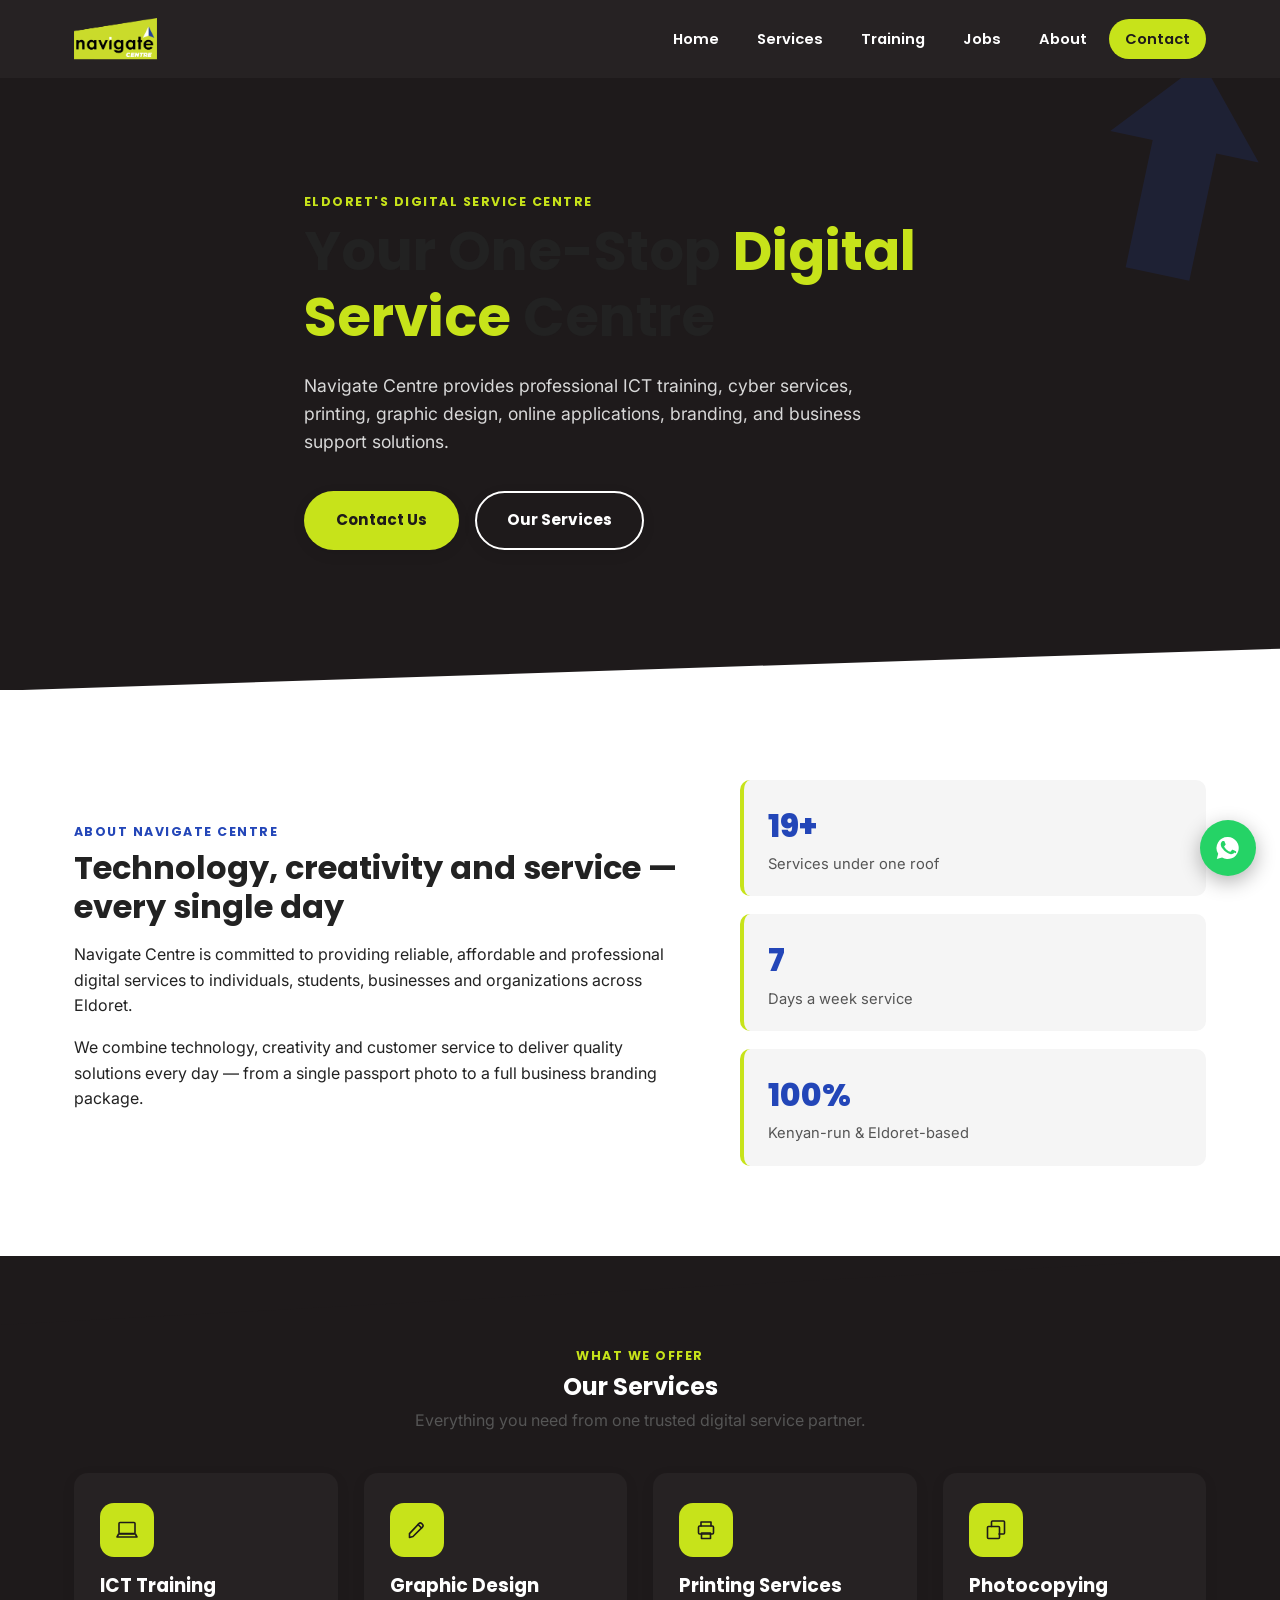
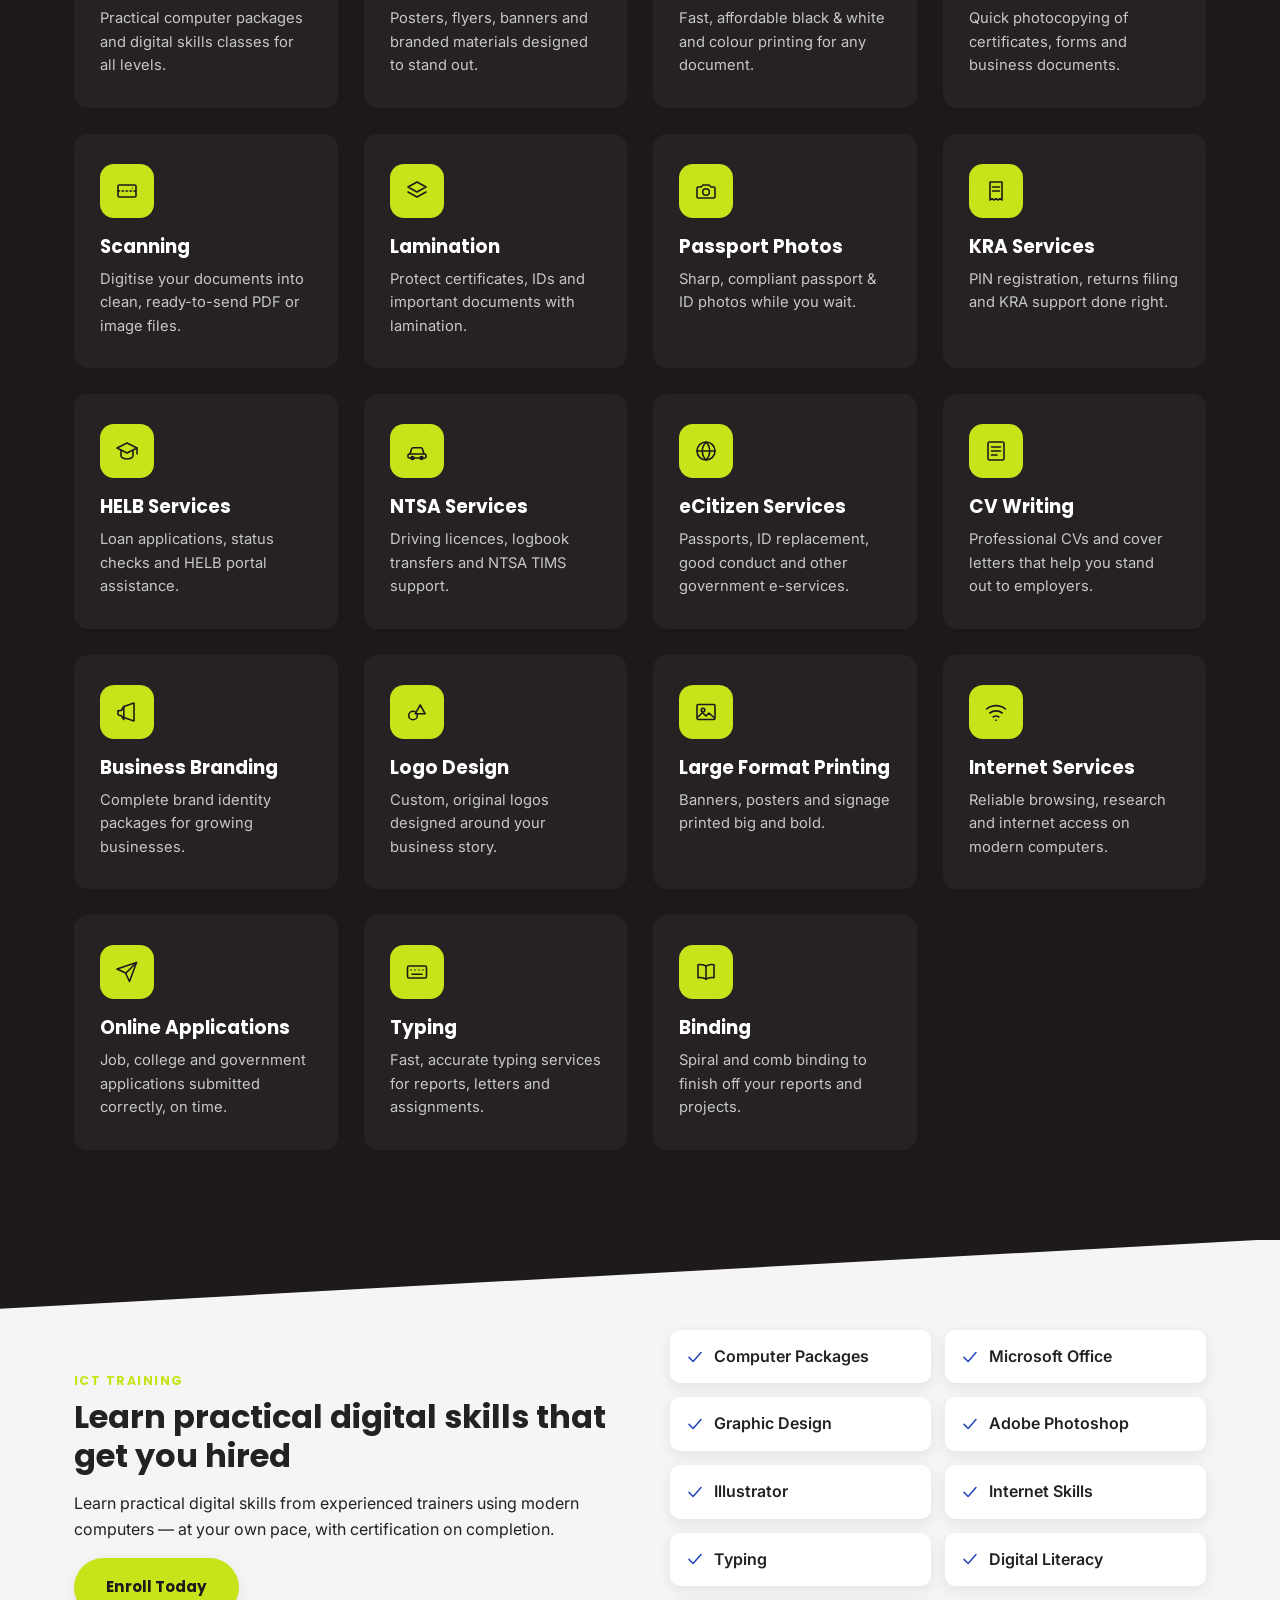
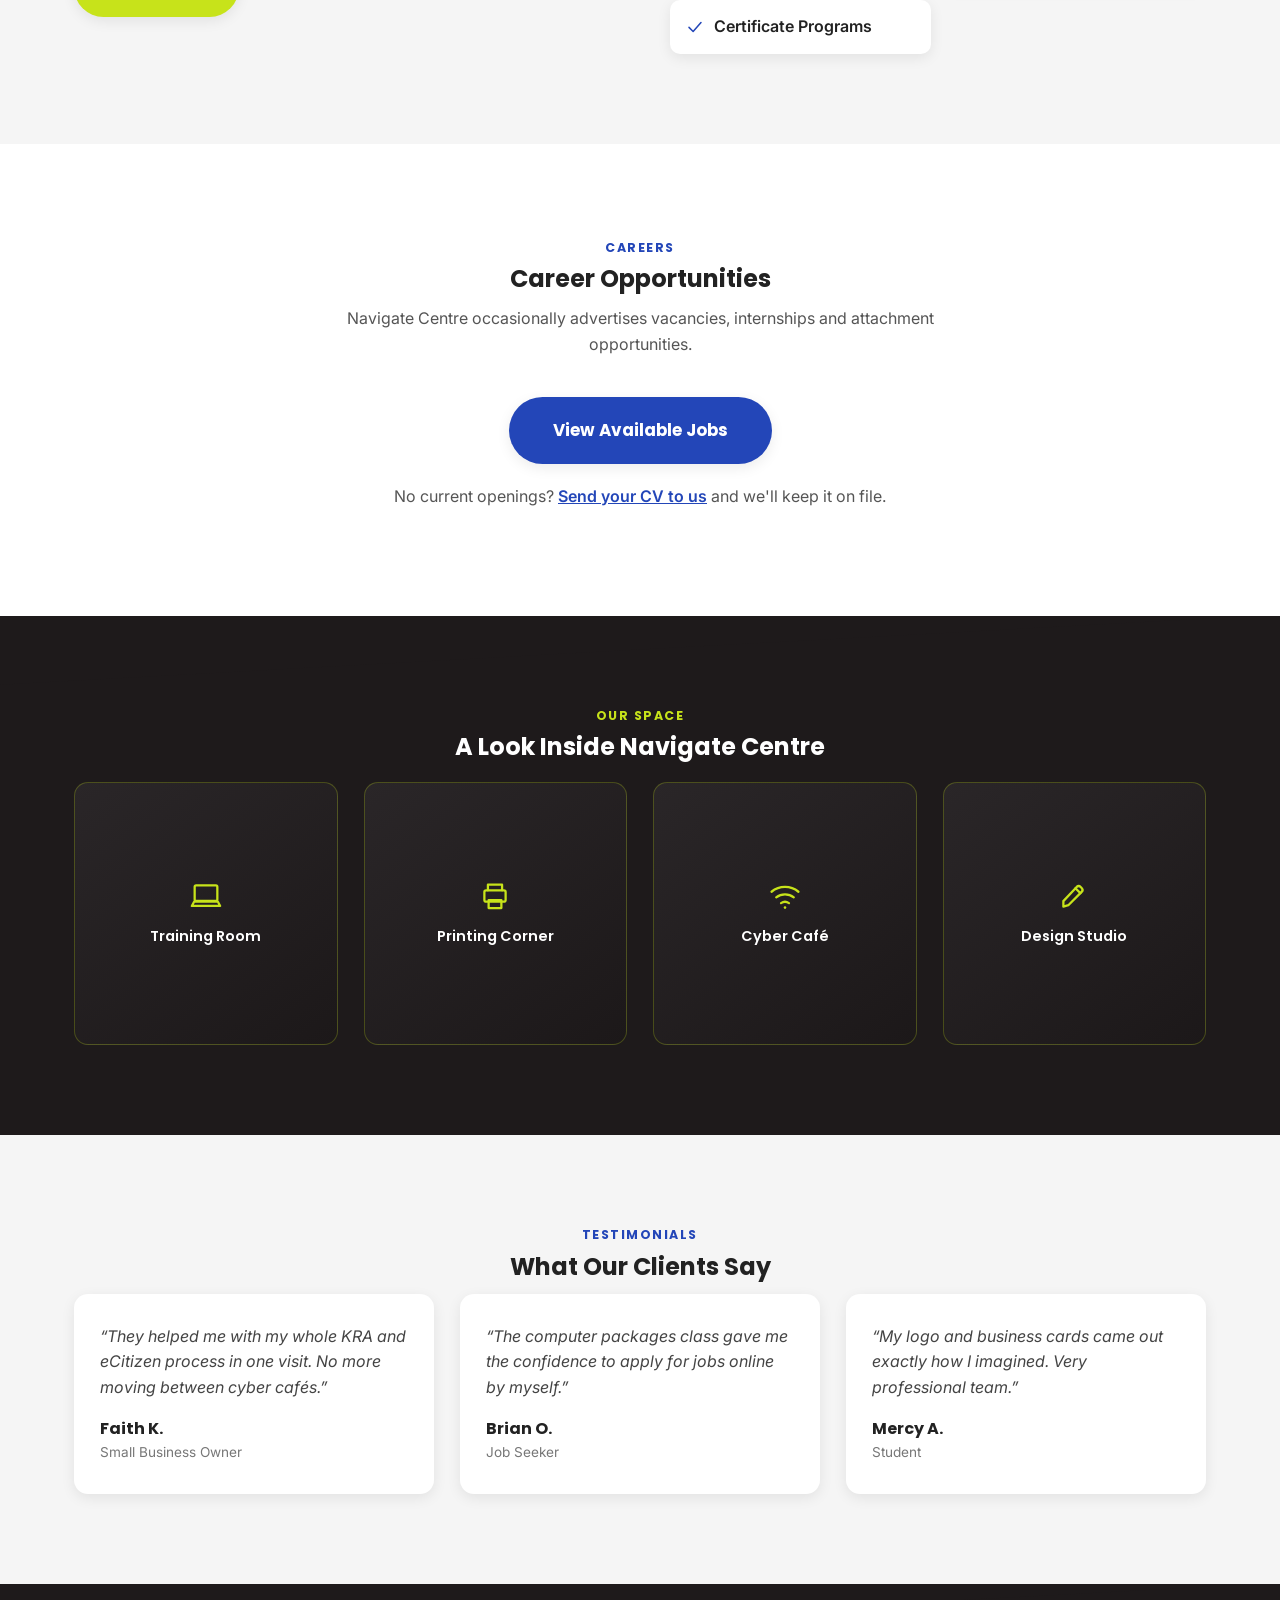
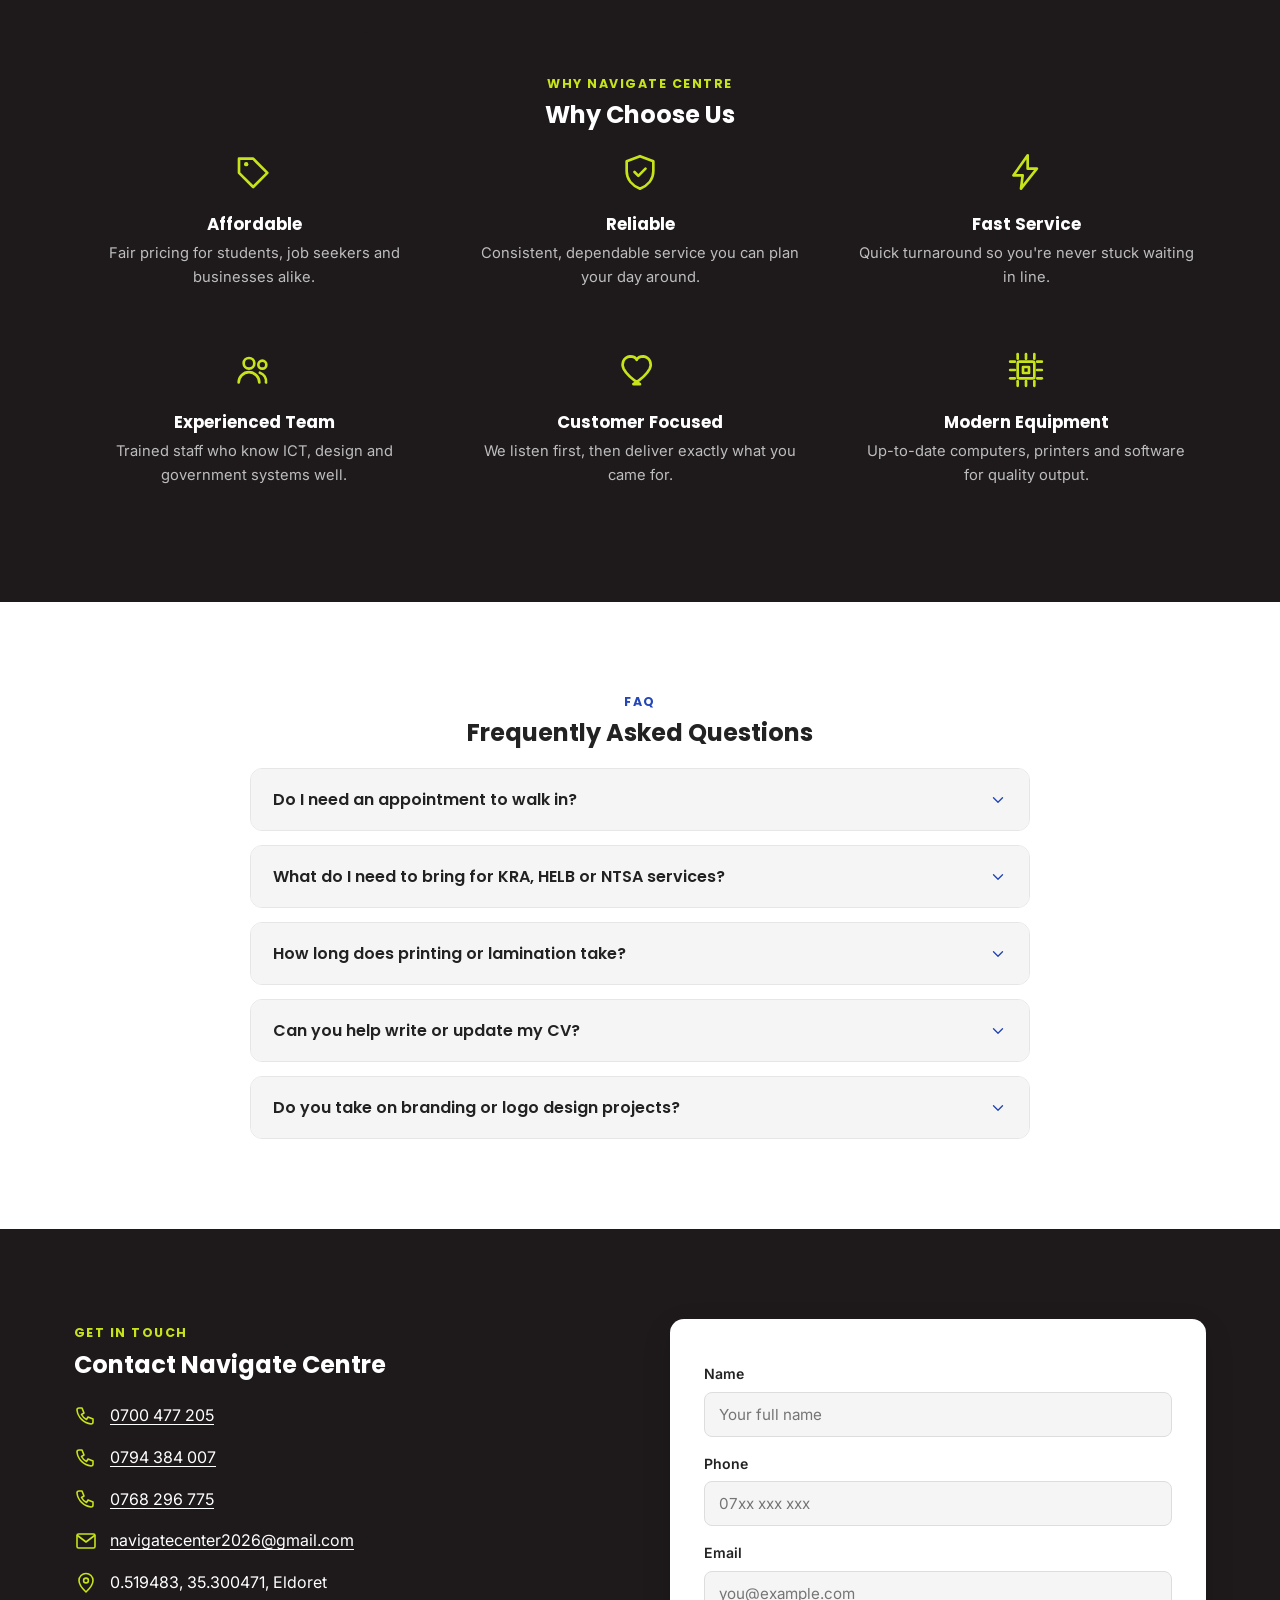
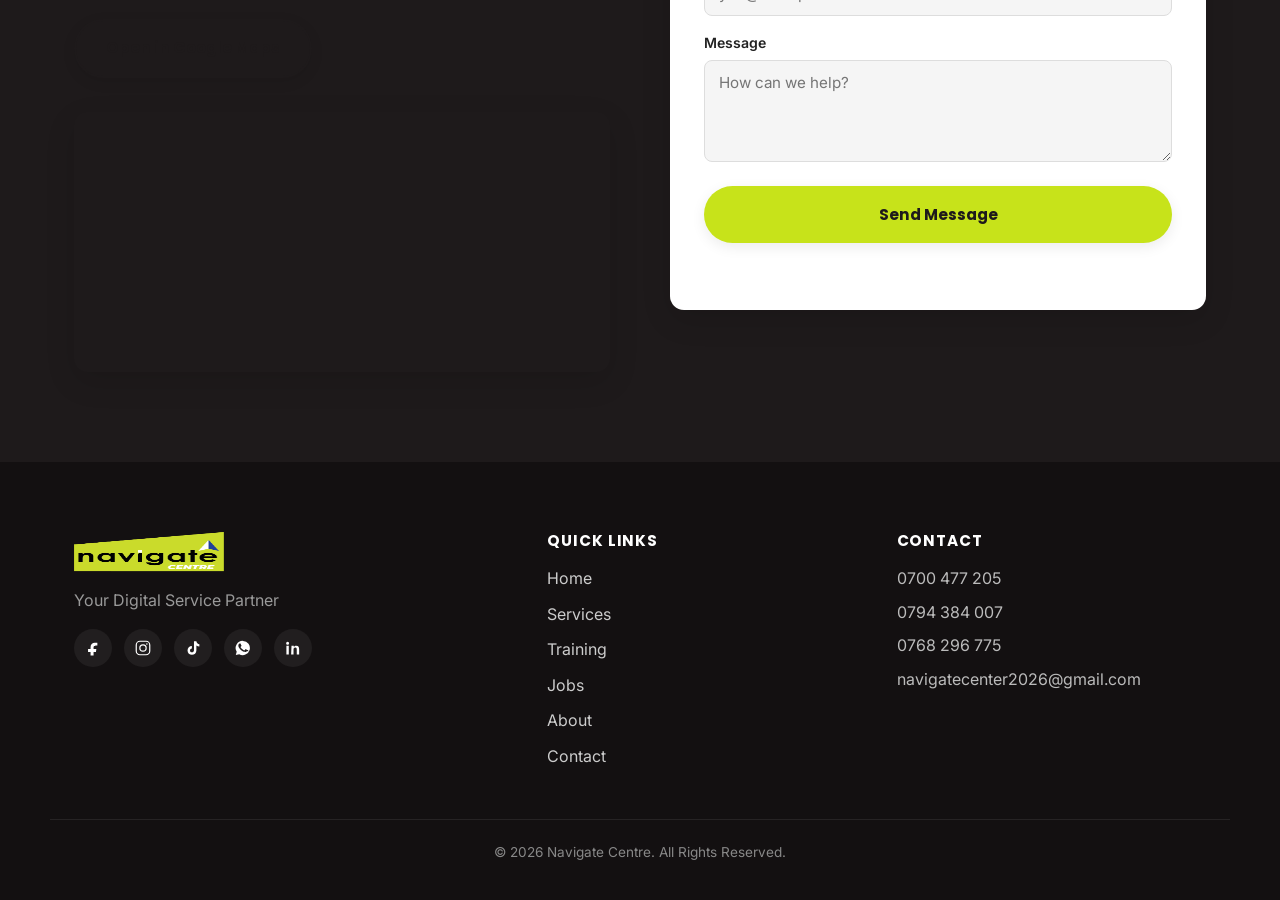
==== commit 1db02bce: "Update index.html" ====
--- a/index.html
+++ b/index.html
@@ -13,517 +13,22 @@
 <meta property="og:type" content="website">
 <meta property="og:title" content="Navigate Centre | Your Digital Service Partner">
 <meta property="og:description" content="ICT training, cyber services, printing, graphic design and government e-services — all in one place in Eldoret, Kenya.">
-<!-- og:image omitted: this is a single-file build, so there is no hosted image URL for social-share previews.
-     If you want link previews to show the logo, host logo.png somewhere and add:
-     <meta property="og:image" content="https://yourdomain.com/path/to/logo.png"> -->
+<meta property="og:image" content="images/logo.png">
 <meta property="og:locale" content="en_KE">
 
 <!-- Favicons -->
-<link rel="icon" type="image/png" sizes="32x32" href="[data-uri]">
-<link rel="icon" type="image/png" sizes="16x16" href="[data-uri]">
-<link rel="apple-touch-icon" sizes="180x180" href="[data-uri]">
-<link rel="icon" type="image/png" sizes="192x192" href="[data-uri]">
-<link rel="shortcut icon" href="[data-uri]">
+<link rel="icon" type="image/png" sizes="32x32" href="favicon/favicon-32.png">
+<link rel="icon" type="image/png" sizes="16x16" href="favicon/favicon-16.png">
+<link rel="apple-touch-icon" sizes="180x180" href="favicon/favicon-180.png">
+<link rel="icon" type="image/png" sizes="192x192" href="favicon/favicon-192.png">
+<link rel="shortcut icon" href="favicon/favicon.ico">
 
 <!-- Fonts -->
 <link rel="preconnect" href="https://fonts.googleapis.com">
 <link rel="preconnect" href="https://fonts.gstatic.com" crossorigin>
 <link href="https://fonts.googleapis.com/css2?family=Poppins:wght@600;700;800&amp;family=Inter:wght@400;500;600;700&amp;display=swap" rel="stylesheet">
 
-<style>
-/* =========================================================
-   Navigate Centre — Stylesheet
-   Brand: black (#1E1A1B) / lime (#C7E31A) / royal blue (#2346B8)
-   Signature motif: diagonal cuts + the compass "arrow" from the logo
-   ========================================================= */
-
-:root {
-  --bg-dark: #1E1A1B;
-  --lime: #C7E31A;
-  --blue: #2346B8;
-  --white: #FFFFFF;
-  --grey-light: #F5F5F5;
-  --text-dark: #222222;
-
-  --font-heading: 'Poppins', sans-serif;
-  --font-body: 'Inter', sans-serif;
-
-  --radius: 14px;
-  --shadow-md: 0 10px 30px rgba(0,0,0,0.12);
-  --shadow-sm: 0 4px 14px rgba(0,0,0,0.08);
-  --container: 1180px;
-  --transition: 0.25s ease;
-}
-
-@media (prefers-reduced-motion: reduce) {
-  * { animation-duration: 0.001ms !important; animation-iteration-count: 1 !important; transition-duration: 0.001ms !important; scroll-behavior: auto !important; }
-}
-
-* { box-sizing: border-box; }
-html { scroll-behavior: smooth; }
-
-body {
-  margin: 0;
-  font-family: var(--font-body);
-  color: var(--text-dark);
-  background: var(--white);
-  line-height: 1.6;
-  -webkit-font-smoothing: antialiased;
-}
-
-img { max-width: 100%; display: block; }
-
-h1, h2, h3, h4 {
-  font-family: var(--font-heading);
-  font-weight: 700;
-  line-height: 1.2;
-  margin: 0 0 0.5em;
-  color: var(--text-dark);
-}
-
-p { margin: 0 0 1em; }
-
-a { color: inherit; text-decoration: none; }
-
-ul { list-style: none; margin: 0; padding: 0; }
-
-.container {
-  max-width: var(--container);
-  margin: 0 auto;
-  padding: 0 24px;
-}
-
-.section { padding: 90px 0; position: relative; overflow: hidden; }
-
-.center { text-align: center; }
-
-.eyebrow {
-  display: inline-block;
-  font-family: var(--font-heading);
-  font-weight: 700;
-  font-size: 0.78rem;
-  letter-spacing: 0.12em;
-  text-transform: uppercase;
-  color: var(--lime);
-  margin-bottom: 0.6em;
-}
-.eyebrow-dark { color: var(--blue); }
-.eyebrow.center, .section-sub.center { display: block; }
-
-.section-sub {
-  max-width: 620px;
-  margin: 0 auto 2.5em;
-  color: #555;
-}
-h2.center + .section-sub { margin-top: -0.4em; }
-
-.icon { width: 24px; height: 24px; }
-.icon-sm { width: 18px; height: 18px; }
-
-/* ---------- Buttons ---------- */
-.btn {
-  display: inline-flex;
-  align-items: center;
-  justify-content: center;
-  gap: 8px;
-  font-family: var(--font-heading);
-  font-weight: 700;
-  font-size: 0.95rem;
-  padding: 15px 30px;
-  border-radius: 50px;
-  border: 2px solid transparent;
-  cursor: pointer;
-  transition: transform var(--transition), box-shadow var(--transition), background var(--transition), color var(--transition);
-  box-shadow: var(--shadow-sm);
-}
-.btn:hover { transform: translateY(-2px); box-shadow: var(--shadow-md); }
-.btn:focus-visible { outline: 3px solid var(--blue); outline-offset: 2px; }
-
-.btn-primary { background: var(--lime); color: var(--bg-dark); }
-.btn-outline { background: transparent; border-color: var(--white); color: var(--white); }
-.btn-outline-light { background: transparent; border-color: var(--bg-dark); color: var(--bg-dark); margin-bottom: 24px; }
-.btn-jobs { background: var(--blue); color: var(--white); font-size: 1.05rem; padding: 18px 42px; }
-.btn-full { width: 100%; }
-
-/* ---------- Header ---------- */
-.site-header {
-  position: sticky;
-  top: 0;
-  z-index: 500;
-  background: rgba(30,26,27,0.96);
-  backdrop-filter: blur(6px);
-  transition: box-shadow var(--transition);
-}
-.site-header.scrolled { box-shadow: 0 4px 20px rgba(0,0,0,0.3); }
-
-.nav-row {
-  display: flex;
-  align-items: center;
-  justify-content: space-between;
-  height: 78px;
-}
-.brand-logo { height: 42px; width: auto; }
-
-.main-nav ul { display: flex; gap: 6px; align-items: center; }
-.main-nav a {
-  font-family: var(--font-heading);
-  font-weight: 600;
-  font-size: 0.92rem;
-  color: var(--white);
-  padding: 10px 16px;
-  border-radius: 30px;
-  transition: background var(--transition), color var(--transition);
-}
-.main-nav a:hover { background: rgba(255,255,255,0.08); color: var(--lime); }
-.main-nav a.nav-cta { background: var(--lime); color: var(--bg-dark); }
-.main-nav a.nav-cta:hover { background: var(--white); color: var(--bg-dark); }
-
-.nav-toggle {
-  display: none;
-  background: none;
-  border: none;
-  color: var(--white);
-  cursor: pointer;
-  padding: 6px;
-}
-
-/* ---------- Hero ---------- */
-.hero {
-  background: var(--bg-dark);
-  color: var(--white);
-  padding: 110px 0 140px;
-  position: relative;
-}
-.hero-shapes {
-  position: absolute;
-  inset: 0;
-  overflow: hidden;
-  pointer-events: none;
-}
-.hero-compass {
-  position: absolute;
-  top: -40px;
-  right: -30px;
-  color: var(--blue);
-  opacity: 0.16;
-  transform: rotate(12deg);
-}
-.hero-inner { position: relative; z-index: 2; max-width: 720px; }
-.text-lime { color: var(--lime); }
-.hero h1 { font-size: clamp(2.2rem, 5vw, 3.4rem); margin-bottom: 0.4em; }
-.hero-lead { font-size: 1.1rem; color: #d8d8d8; max-width: 560px; margin-bottom: 2em; }
-.hero-actions { display: flex; gap: 16px; flex-wrap: wrap; }
-
-/* Diagonal divider signature element (echoes the logo's diagonal split) */
-.diagonal-divider {
-  position: absolute;
-  left: 0; right: 0;
-  bottom: -1px;
-  height: 70px;
-  background: var(--white);
-  clip-path: polygon(0 100%, 100% 40%, 100% 100%);
-}
-.diagonal-divider.diagonal-top {
-  top: -1px; bottom: auto;
-  clip-path: polygon(0 0, 100% 0, 0 100%);
-}
-.diagonal-to-black { background: var(--bg-dark); }
-.diagonal-to-white { background: var(--white); }
-
-/* ---------- Grid / Cards ---------- */
-.grid { display: grid; gap: 26px; }
-.card {
-  background: var(--white);
-  border-radius: var(--radius);
-  padding: 30px 26px;
-  box-shadow: var(--shadow-sm);
-  transition: transform var(--transition), box-shadow var(--transition);
-}
-.card:hover { transform: translateY(-6px); box-shadow: var(--shadow-md); }
-
-.icon-badge {
-  display: inline-flex;
-  align-items: center;
-  justify-content: center;
-  width: 54px; height: 54px;
-  border-radius: 14px;
-  background: var(--bg-dark);
-  color: var(--lime);
-  margin-bottom: 18px;
-}
-
-/* ---------- About ---------- */
-.about { background: var(--white); }
-.about-grid {
-  display: grid;
-  grid-template-columns: 1.3fr 1fr;
-  gap: 60px;
-  align-items: center;
-}
-.about-copy h2 { font-size: 2rem; }
-.about-stats { display: grid; gap: 18px; }
-.stat-card {
-  background: var(--grey-light);
-  border-left: 4px solid var(--lime);
-  border-radius: 10px;
-  padding: 20px 24px;
-}
-.stat-num { display: block; font-family: var(--font-heading); font-weight: 800; font-size: 2rem; color: var(--blue); }
-.stat-label { font-size: 0.92rem; color: #555; }
-
-/* ---------- Services ---------- */
-.services { background: var(--bg-dark); color: var(--white); }
-.services h2, .services h3 { color: var(--white); }
-.services .eyebrow-dark { color: var(--lime); }
-.services-grid { grid-template-columns: repeat(4, 1fr); margin-top: 20px; }
-.services .card { background: #262223; }
-.services .card p { color: #c7c7c7; font-size: 0.92rem; margin-bottom: 0; }
-.services .icon-badge { background: var(--lime); color: var(--bg-dark); }
-
-/* ---------- Training ---------- */
-.training { background: var(--grey-light); }
-.training-grid {
-  display: grid;
-  grid-template-columns: 1fr 1fr;
-  gap: 60px;
-  align-items: center;
-}
-.training-copy h2 { font-size: 2rem; }
-.course-list { display: grid; grid-template-columns: 1fr 1fr; gap: 14px; }
-.course-list li {
-  display: flex; align-items: center; gap: 10px;
-  background: var(--white);
-  padding: 14px 16px;
-  border-radius: 10px;
-  font-weight: 600;
-  box-shadow: var(--shadow-sm);
-}
-.course-list .icon { color: var(--blue); flex-shrink: 0; }
-
-/* ---------- Jobs ---------- */
-.jobs { background: var(--white); }
-.jobs .container { max-width: 680px; }
-.jobs-note { margin-top: 20px; color: #555; }
-.jobs-note a { color: var(--blue); font-weight: 600; text-decoration: underline; }
-
-/* ---------- Gallery ---------- */
-.gallery { background: var(--bg-dark); color: var(--white); }
-.gallery h2 { color: var(--white); }
-.gallery-grid { grid-template-columns: repeat(4, 1fr); margin-top: 20px; }
-.gallery-tile {
-  aspect-ratio: 1 / 1;
-  border-radius: var(--radius);
-  background: linear-gradient(145deg, #2a2628, #1c1819);
-  border: 1px solid rgba(199,227,26,0.25);
-  display: flex; flex-direction: column; align-items: center; justify-content: center; gap: 12px;
-  color: var(--lime);
-}
-.gallery-tile span { font-family: var(--font-heading); font-weight: 600; color: var(--white); font-size: 0.9rem; }
-.gallery-tile .icon { width: 34px; height: 34px; }
-
-/* ---------- Testimonials ---------- */
-.testimonials { background: var(--grey-light); }
-.testimonial-grid { grid-template-columns: repeat(3, 1fr); margin-top: 10px; }
-.testimonial-card p { font-style: italic; color: #444; }
-.testimonial-name { font-family: var(--font-heading); font-weight: 700; display: flex; flex-direction: column; }
-.testimonial-name span { font-family: var(--font-body); font-weight: 400; font-size: 0.85rem; color: #777; }
-
-/* ---------- Why Us ---------- */
-.why-us { background: var(--bg-dark); color: var(--white); }
-.why-us h2 { color: var(--white); }
-.why-grid { grid-template-columns: repeat(3, 1fr); margin-top: 10px; }
-.why-item { text-align: center; padding: 10px; }
-.why-item .icon { width: 40px; height: 40px; color: var(--lime); margin-bottom: 14px; }
-.why-item h3 { color: var(--white); font-size: 1.05rem; }
-.why-item p { color: #bdbdbd; font-size: 0.92rem; }
-
-/* ---------- FAQ ---------- */
-.faq { background: var(--white); }
-.faq-list { max-width: 780px; margin: 20px auto 0; display: grid; gap: 14px; }
-.faq-item { border: 1px solid #e6e6e6; border-radius: 12px; overflow: hidden; }
-.faq-question {
-  width: 100%;
-  display: flex;
-  align-items: center;
-  justify-content: space-between;
-  gap: 16px;
-  background: var(--grey-light);
-  border: none;
-  padding: 18px 22px;
-  font-family: var(--font-heading);
-  font-weight: 600;
-  font-size: 1rem;
-  text-align: left;
-  cursor: pointer;
-  color: var(--text-dark);
-}
-.faq-question .icon { color: var(--blue); flex-shrink: 0; transition: transform var(--transition); }
-.faq-question[aria-expanded="true"] .icon { transform: rotate(180deg); }
-.faq-answer {
-  max-height: 0;
-  overflow: hidden;
-  transition: max-height var(--transition), padding var(--transition);
-  padding: 0 22px;
-  color: #555;
-}
-.faq-item.open .faq-answer { max-height: 240px; padding: 16px 22px 20px; }
-
-/* ---------- Contact ---------- */
-.contact { background: var(--bg-dark); color: var(--white); }
-.contact h2 { color: var(--white); }
-.contact-grid { display: grid; grid-template-columns: 1fr 1fr; gap: 60px; }
-.contact-list { display: grid; gap: 16px; margin: 24px 0; }
-.contact-list li { display: flex; align-items: center; gap: 12px; }
-.contact-list .icon { color: var(--lime); flex-shrink: 0; }
-.contact-list a { text-decoration: underline; text-underline-offset: 3px; }
-.map-embed { border-radius: var(--radius); overflow: hidden; margin-top: 10px; box-shadow: var(--shadow-md); }
-.map-embed iframe { width: 100%; height: 260px; border: 0; display: block; }
-
-.contact-form {
-  background: var(--white);
-  color: var(--text-dark);
-  border-radius: var(--radius);
-  padding: 34px;
-  display: grid;
-  gap: 6px;
-  box-shadow: var(--shadow-md);
-}
-.contact-form label { font-weight: 600; font-size: 0.88rem; margin-top: 10px; }
-.contact-form input, .contact-form textarea {
-  font-family: var(--font-body);
-  font-size: 0.95rem;
-  padding: 12px 14px;
-  border-radius: 8px;
-  border: 1px solid #ddd;
-  background: var(--grey-light);
-  resize: vertical;
-}
-.contact-form input:focus, .contact-form textarea:focus {
-  outline: 2px solid var(--blue);
-  outline-offset: 1px;
-  background: var(--white);
-}
-.contact-form button { margin-top: 18px; }
-.form-status { margin: 10px 0 0; font-size: 0.88rem; min-height: 1.2em; }
-
-/* ---------- Footer ---------- */
-.site-footer { background: #131011; color: #ccc; padding: 70px 0 0; }
-.footer-grid {
-  display: grid;
-  grid-template-columns: 1.4fr 1fr 1fr;
-  gap: 40px;
-  padding-bottom: 50px;
-  border-bottom: 1px solid rgba(255,255,255,0.08);
-}
-.footer-logo { height: 40px; margin-bottom: 16px; }
-.footer-brand p { color: #999; }
-.social-row { display: flex; gap: 12px; margin-top: 16px; }
-.social-row a {
-  width: 38px; height: 38px;
-  border-radius: 50%;
-  background: rgba(255,255,255,0.06);
-  display: flex; align-items: center; justify-content: center;
-  color: var(--white);
-  transition: background var(--transition), color var(--transition);
-}
-.social-row a:hover { background: var(--lime); color: var(--bg-dark); }
-.social-row .icon { width: 18px; height: 18px; }
-
-.footer-links h4, .footer-contact h4 {
-  color: var(--white);
-  font-size: 0.95rem;
-  text-transform: uppercase;
-  letter-spacing: 0.06em;
-  margin-bottom: 16px;
-}
-.footer-links ul { display: grid; gap: 10px; }
-.footer-links a:hover { color: var(--lime); }
-.footer-contact p { margin-bottom: 8px; color: #bbb; }
-
-.footer-bottom { text-align: center; padding: 22px 0; font-size: 0.85rem; color: #888; }
-
-/* ---------- Floating buttons ---------- */
-.whatsapp-float {
-  position: fixed;
-  bottom: 24px; right: 24px;
-  width: 56px; height: 56px;
-  background: #25D366;
-  color: var(--white);
-  border-radius: 50%;
-  display: flex; align-items: center; justify-content: center;
-  box-shadow: 0 6px 20px rgba(0,0,0,0.3);
-  z-index: 600;
-  transition: transform var(--transition);
-}
-.whatsapp-float:hover { transform: scale(1.08); }
-.whatsapp-float .icon { width: 28px; height: 28px; }
-
-.back-to-top {
-  position: fixed;
-  bottom: 24px; left: 24px;
-  width: 46px; height: 46px;
-  border-radius: 50%;
-  background: var(--bg-dark);
-  color: var(--lime);
-  border: none;
-  display: flex; align-items: center; justify-content: center;
-  box-shadow: 0 6px 20px rgba(0,0,0,0.3);
-  cursor: pointer;
-  z-index: 600;
-  opacity: 0;
-  visibility: hidden;
-  transform: translateY(10px);
-  transition: opacity var(--transition), transform var(--transition), visibility var(--transition);
-}
-.back-to-top.visible { opacity: 1; visibility: visible; transform: translateY(0); }
-
-/* =========================================================
-   Responsive
-   ========================================================= */
-@media (max-width: 1024px) {
-  .services-grid { grid-template-columns: repeat(3, 1fr); }
-  .gallery-grid { grid-template-columns: repeat(2, 1fr); }
-  .why-grid { grid-template-columns: repeat(2, 1fr); }
-  .testimonial-grid { grid-template-columns: 1fr 1fr; }
-}
-
-@media (max-width: 900px) {
-  .about-grid, .training-grid, .contact-grid { grid-template-columns: 1fr; }
-  .about-grid { gap: 40px; }
-  .footer-grid { grid-template-columns: 1fr 1fr; }
-}
-
-@media (max-width: 780px) {
-  .nav-toggle { display: block; }
-  .main-nav {
-    position: fixed;
-    top: 78px; left: 0; right: 0;
-    background: var(--bg-dark);
-    max-height: 0;
-    overflow: hidden;
-    transition: max-height var(--transition);
-  }
-  .main-nav.open { max-height: 400px; }
-  .main-nav ul { flex-direction: column; align-items: stretch; padding: 10px 24px 20px; gap: 4px; }
-  .main-nav a { display: block; padding: 14px 16px; }
-
-  .services-grid { grid-template-columns: repeat(2, 1fr); }
-  .gallery-grid { grid-template-columns: repeat(2, 1fr); }
-  .why-grid { grid-template-columns: 1fr; }
-  .testimonial-grid { grid-template-columns: 1fr; }
-  .course-list { grid-template-columns: 1fr; }
-  .footer-grid { grid-template-columns: 1fr; text-align: left; }
-  .section { padding: 64px 0; }
-}
-
-@media (max-width: 520px) {
-  .services-grid { grid-template-columns: 1fr; }
-  .gallery-grid { grid-template-columns: 1fr; }
-  .hero { padding: 90px 0 110px; }
-  .hero-actions { flex-direction: column; align-items: flex-start; }
-}
-
-</style>
+<link rel="stylesheet" href="style.css">
 </head>
 <body>
 
@@ -582,7 +87,7 @@
 <header class="site-header" id="siteHeader">
   <div class="container nav-row">
     <a href="#home" class="brand" aria-label="Navigate Centre home">
-      <img src="[data-uri]" alt="Navigate Centre logo" class="brand-logo" width="150" height="73">
+      <img src="images/logo.png" alt="Navigate Centre logo" class="brand-logo" width="150" height="73">
     </a>
     <nav class="main-nav" id="mainNav" aria-label="Primary">
       <ul>
@@ -799,10 +304,11 @@
       <ul class="contact-list">
         <li><svg class="icon"><use href="#icon-phone"></use></svg><a href="tel:+254700477205">0700 477 205</a></li>
         <li><svg class="icon"><use href="#icon-phone"></use></svg><a href="tel:+254794384007">0794 384 007</a></li>
+        <li><svg class="icon"><use href="#icon-phone"></use></svg><a href="tel:+254794384007">0768 296 775</a></li>
         <li><svg class="icon"><use href="#icon-mail"></use></svg><a href="mailto:navigatecenter2026@gmail.com">navigatecenter2026@gmail.com</a></li>
-        <li><svg class="icon"><use href="#icon-pin"></use></svg><span>0°31'15.5"N 35°18'11.5"E, Eldoret</span></li>
+        <li><svg class="icon"><use href="#icon-pin"></use></svg><span>0.519483, 35.300471, Eldoret</span></li>
       </ul>
-      <a href="https://www.google.com/maps?q=0.520972,35.303194" target="_blank" rel="noopener" class="btn btn-outline-light">Open in Google Maps</a>
+      <a href="https://maps.app.goo.gl/wPMqTACKZuJdznsRA" target="_blank" rel="noopener" class="btn btn-outline-light">Open in Google Maps</a>
 
       <div class="map-embed">
         <iframe
@@ -842,7 +348,7 @@
 <footer class="site-footer">
   <div class="container footer-grid">
     <div class="footer-brand">
-      <img src="[data-uri]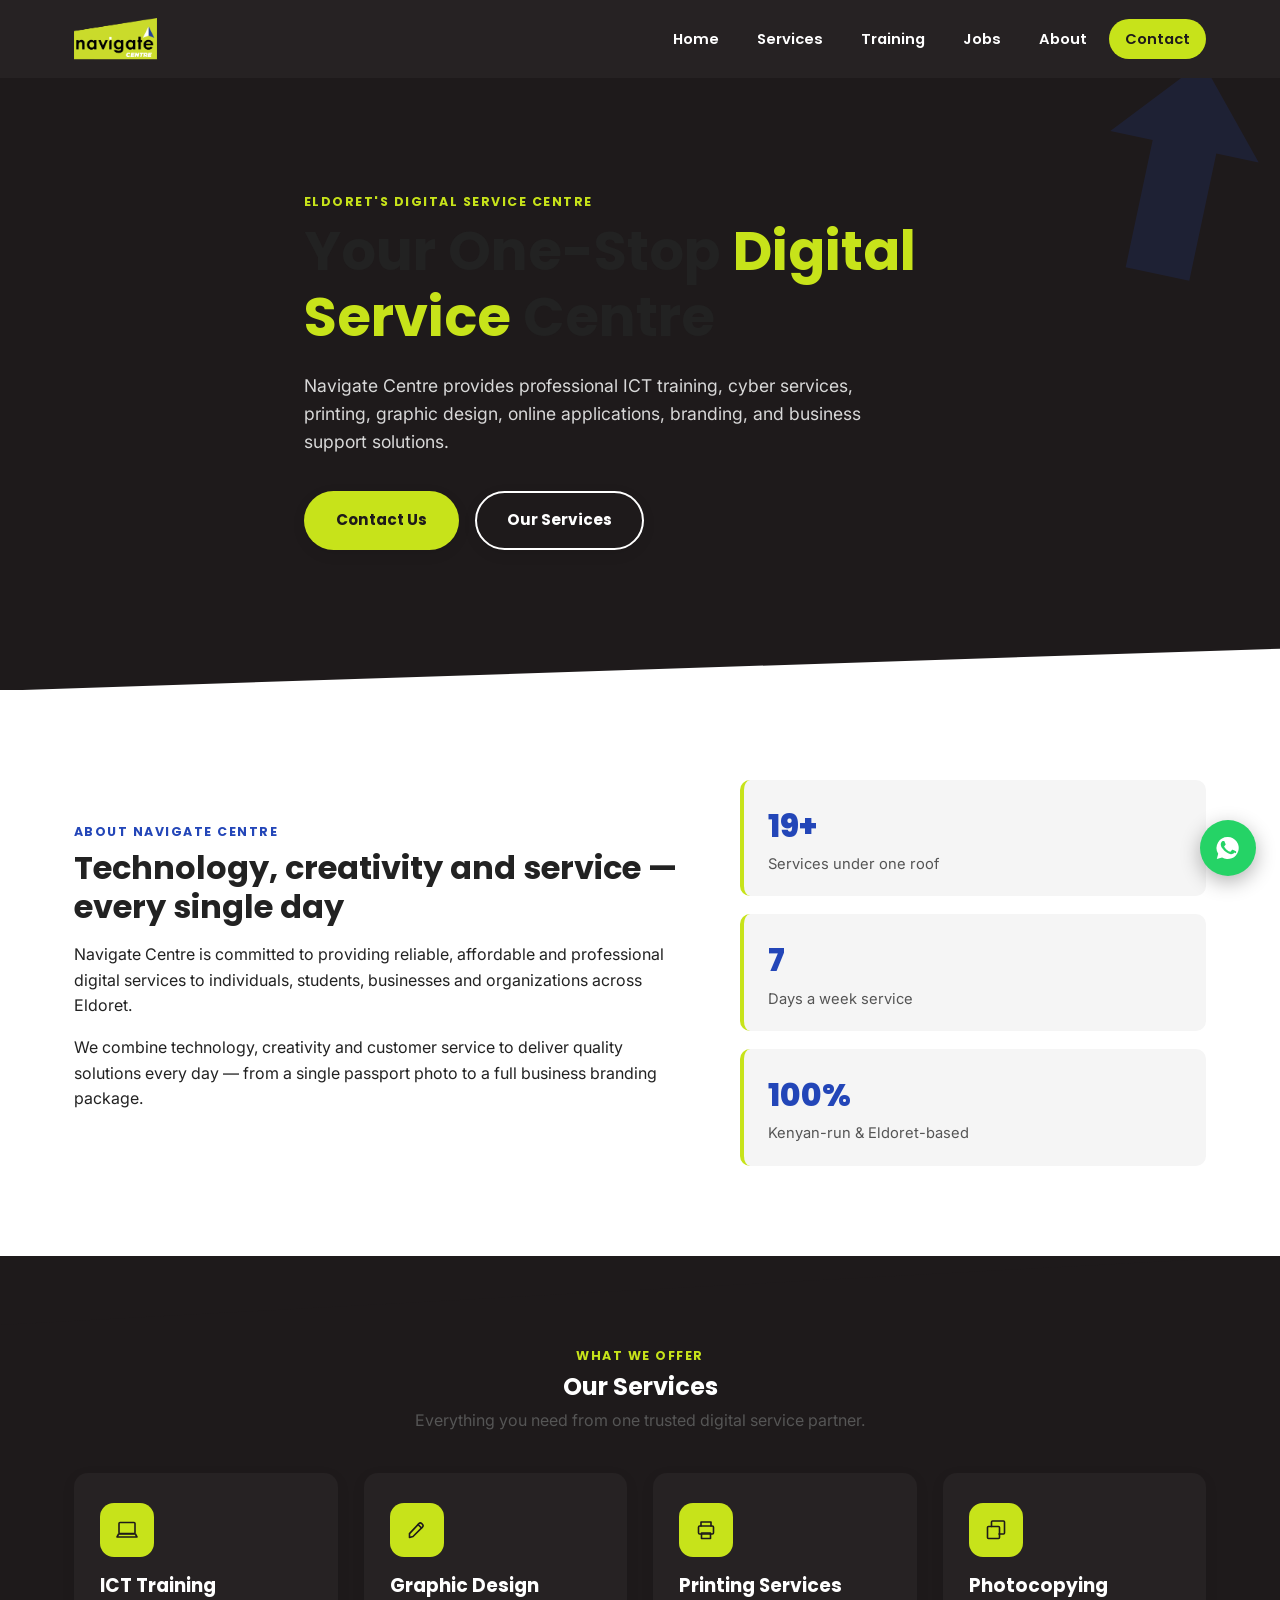
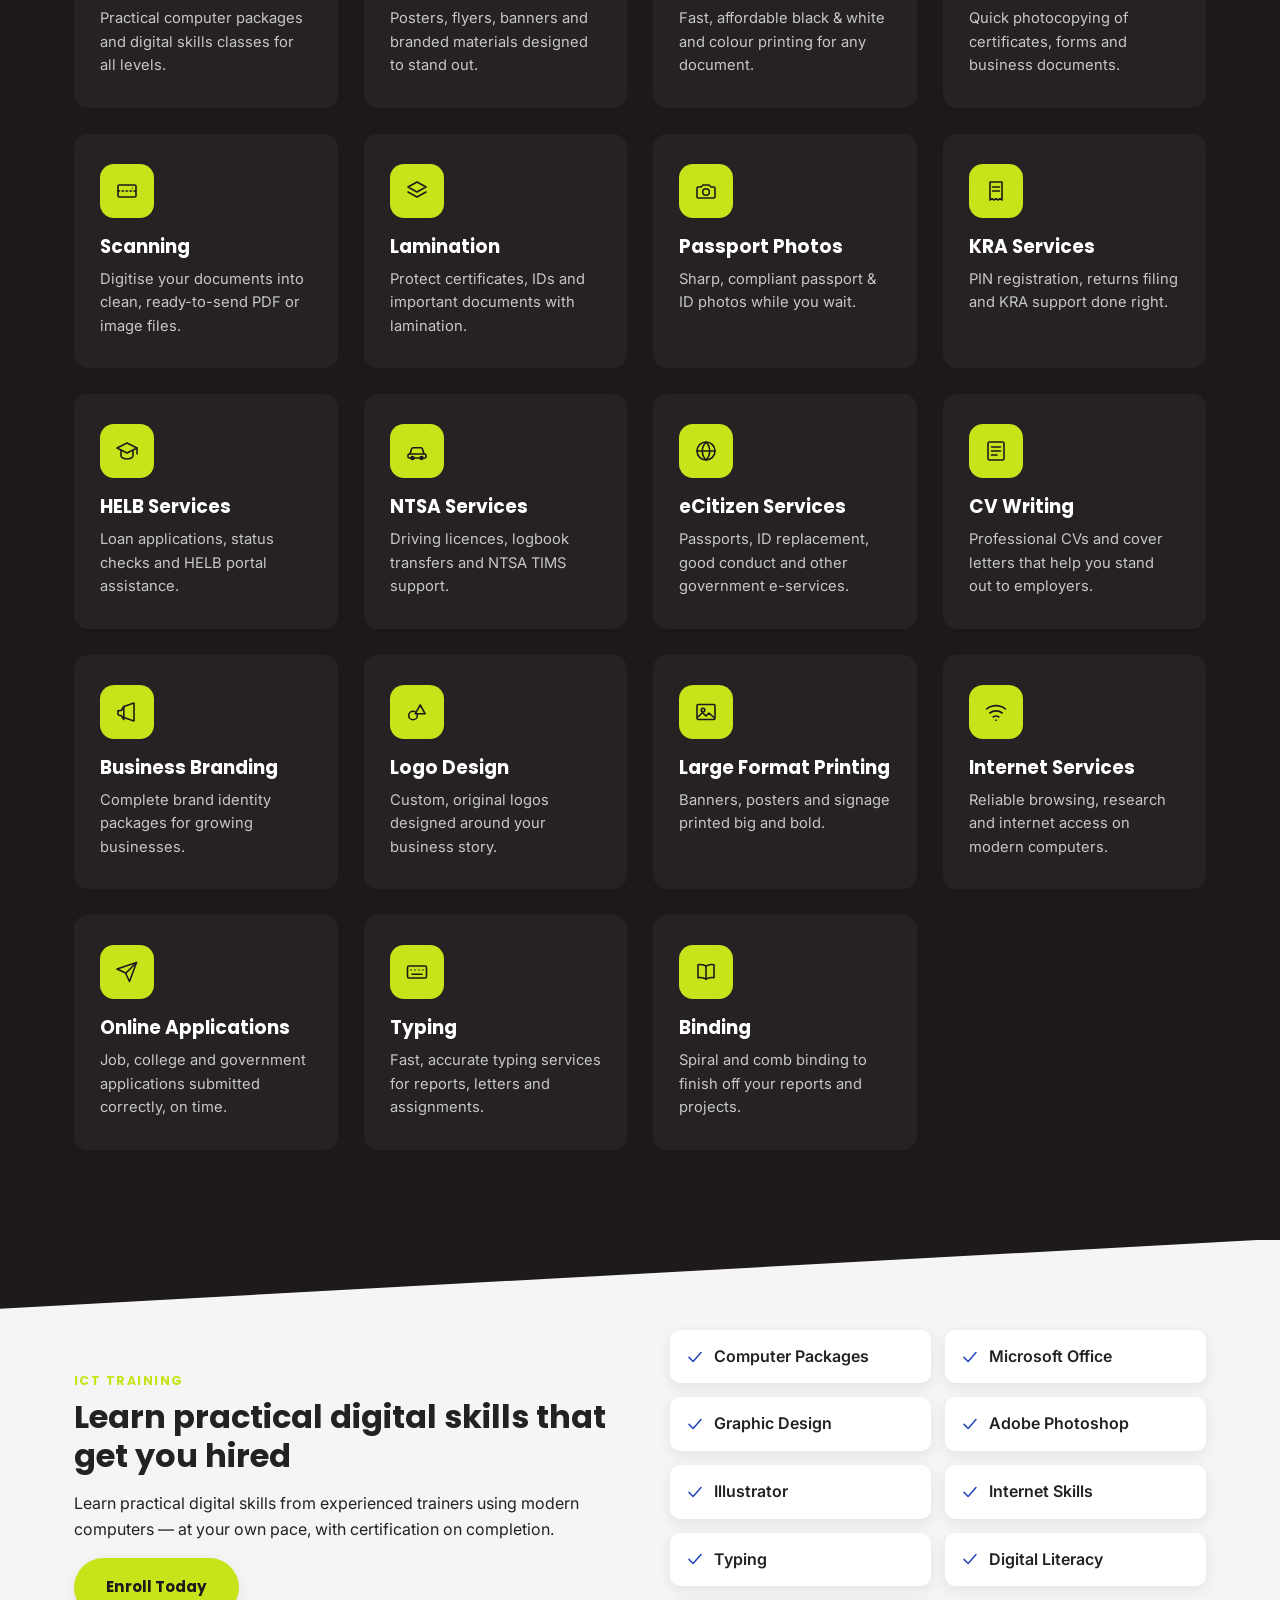
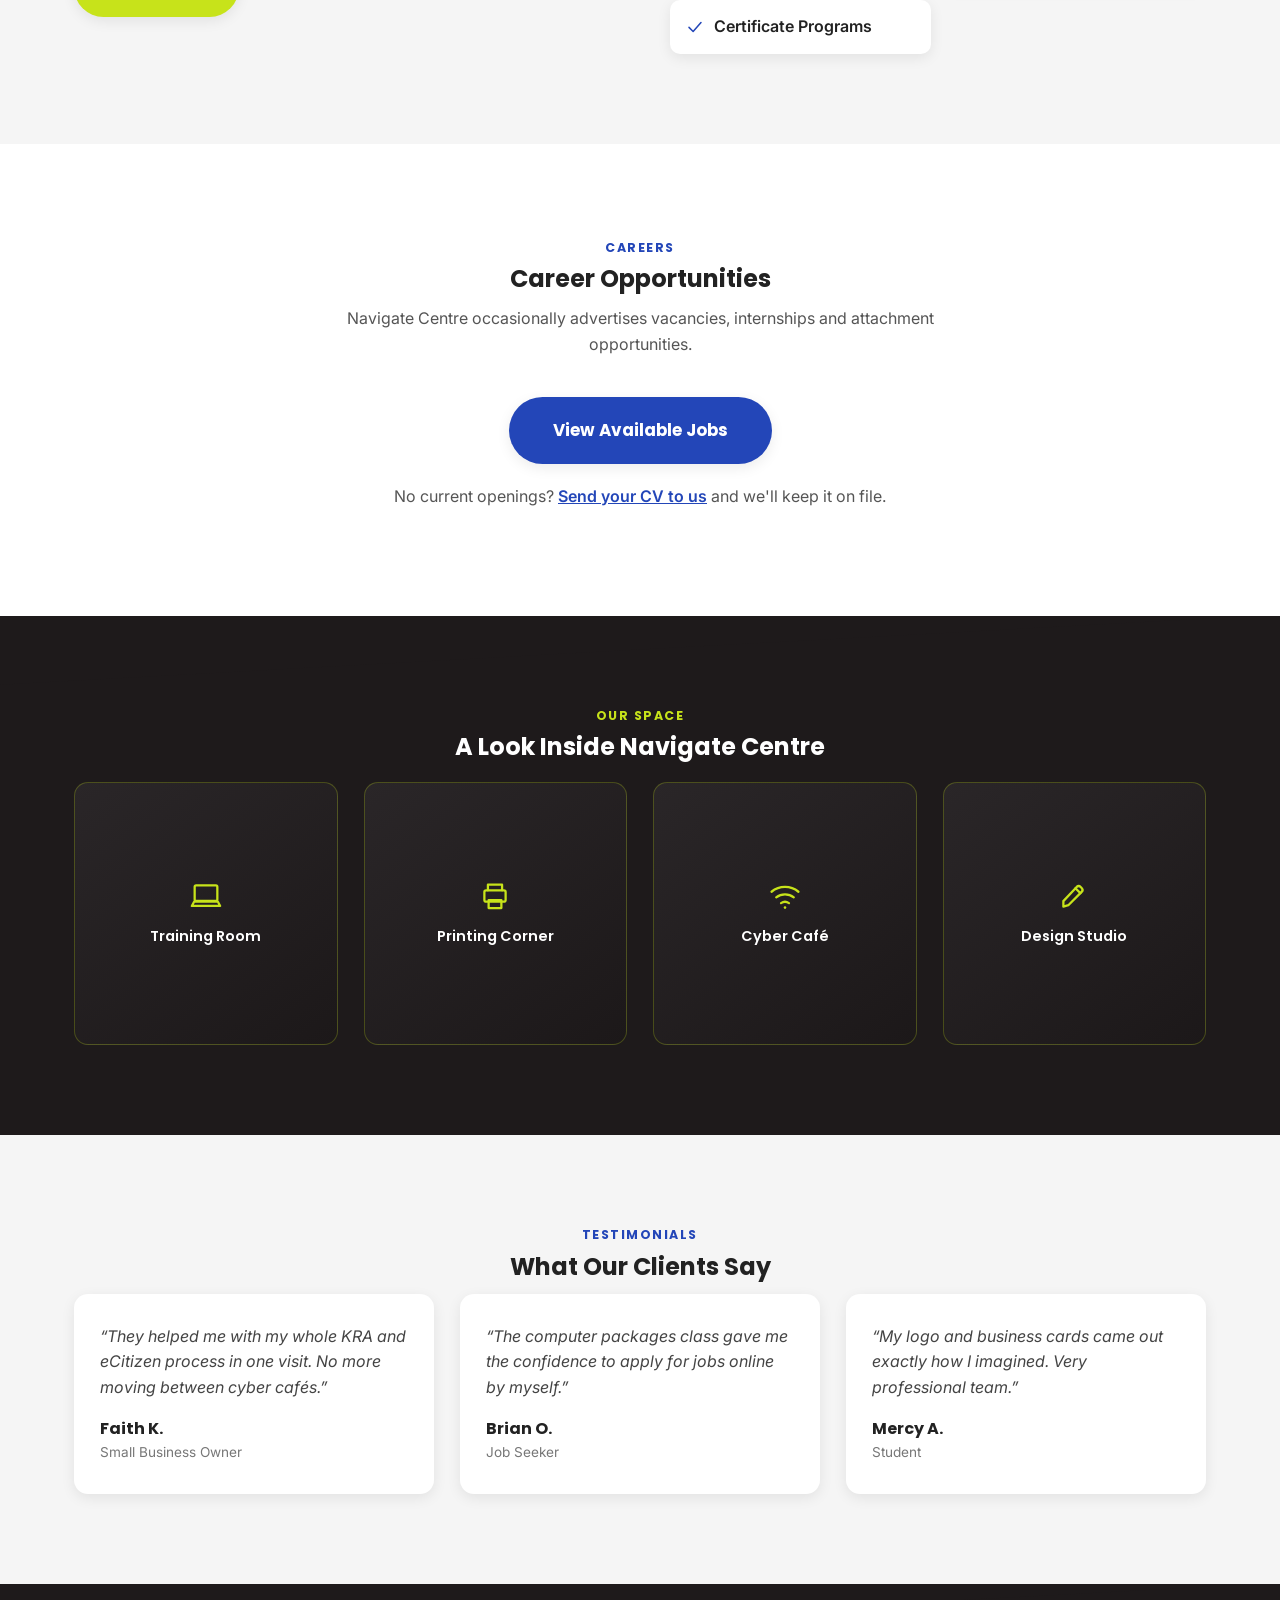
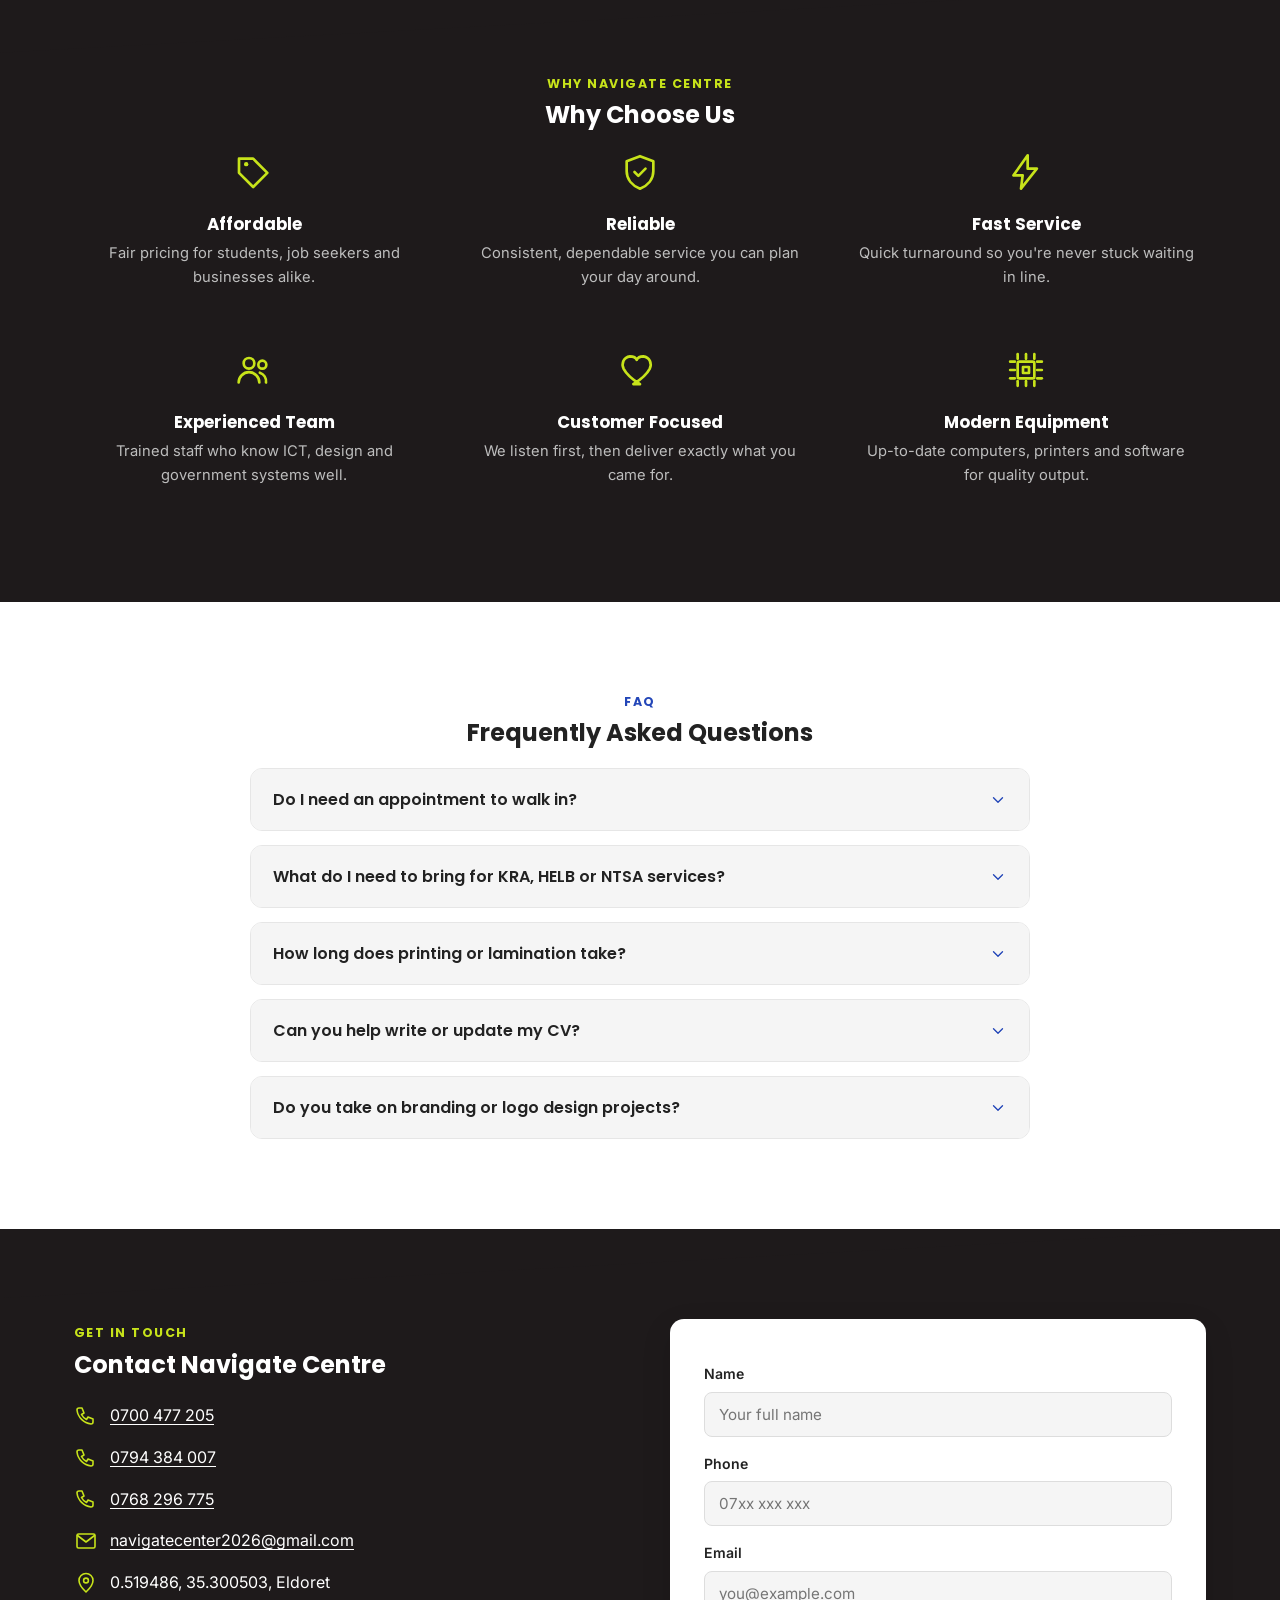
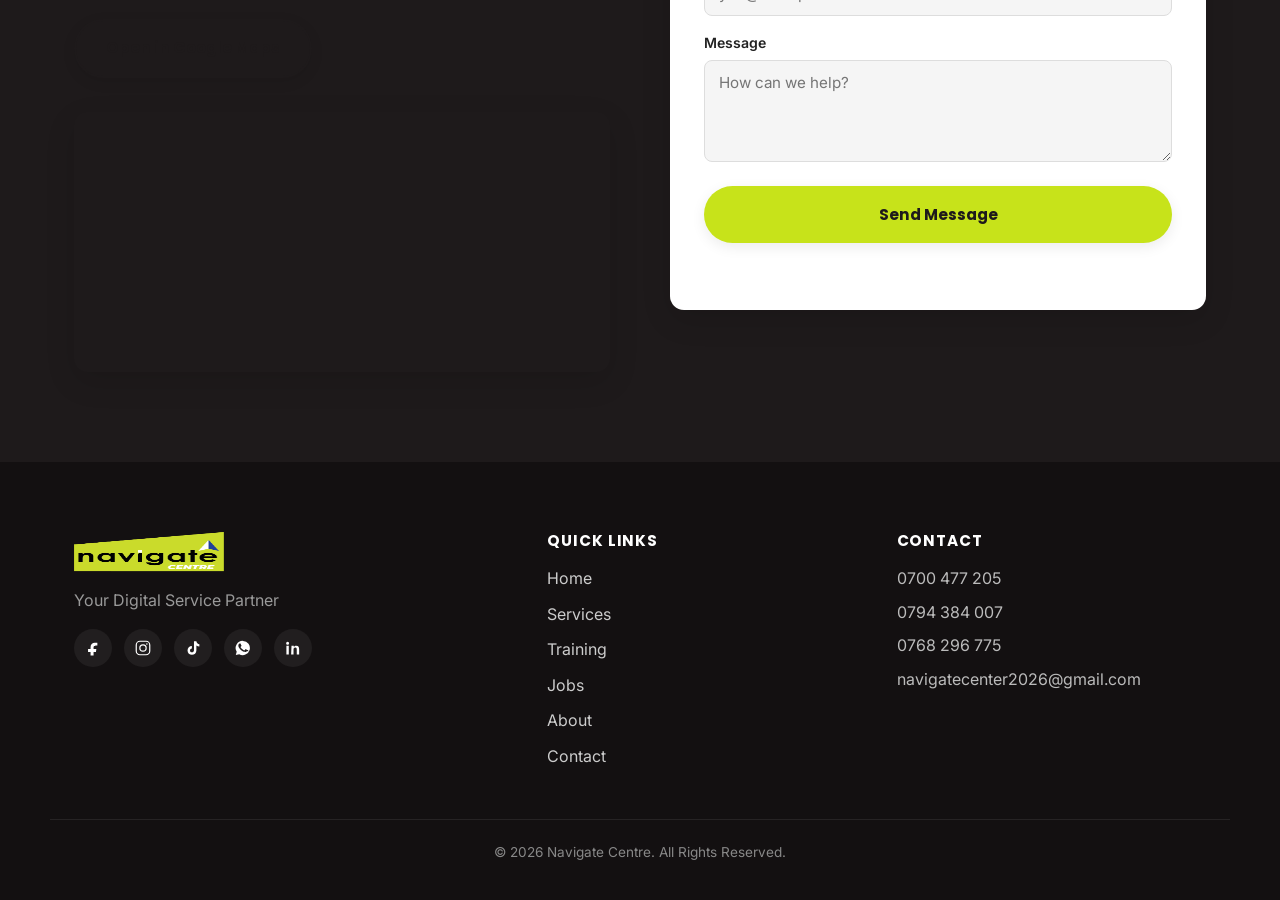
==== commit f26e2ffe: "Change enrollment link and update location coordinates Updated enrollment link and location coordina" ====
--- a/index.html
+++ b/index.html
@@ -181,7 +181,7 @@
       <p class="eyebrow">ICT Training</p>
       <h2>Learn practical digital skills that get you hired</h2>
       <p>Learn practical digital skills from experienced trainers using modern computers &mdash; at your own pace, with certification on completion.</p>
-      <a href="#contact" class="btn btn-primary">Enroll Today</a>
+      <a href="https://forms.gle/FAhypbzh3HeG8yq78" class="btn btn-primary">Enroll Today</a>
     </div>
     <ul class="course-list">
       <li><svg class="icon icon-sm"><use href="#icon-check"></use></svg>Computer Packages</li>
@@ -306,9 +306,9 @@
         <li><svg class="icon"><use href="#icon-phone"></use></svg><a href="tel:+254794384007">0794 384 007</a></li>
         <li><svg class="icon"><use href="#icon-phone"></use></svg><a href="tel:+254794384007">0768 296 775</a></li>
         <li><svg class="icon"><use href="#icon-mail"></use></svg><a href="mailto:navigatecenter2026@gmail.com">navigatecenter2026@gmail.com</a></li>
-        <li><svg class="icon"><use href="#icon-pin"></use></svg><span>0.519483, 35.300471, Eldoret</span></li>
+        <li><svg class="icon"><use href="#icon-pin"></use></svg><span>0.519486, 35.300503, Eldoret</span></li>
       </ul>
-      <a href="https://maps.app.goo.gl/wPMqTACKZuJdznsRA" target="_blank" rel="noopener" class="btn btn-outline-light">Open in Google Maps</a>
+      <a href="https://www.google.com/maps?q=0.519486,35.300503&z=16&output=embed" target="_blank" rel="noopener" class="btn btn-outline-light">Open in Google Maps</a>
 
       <div class="map-embed">
         <iframe
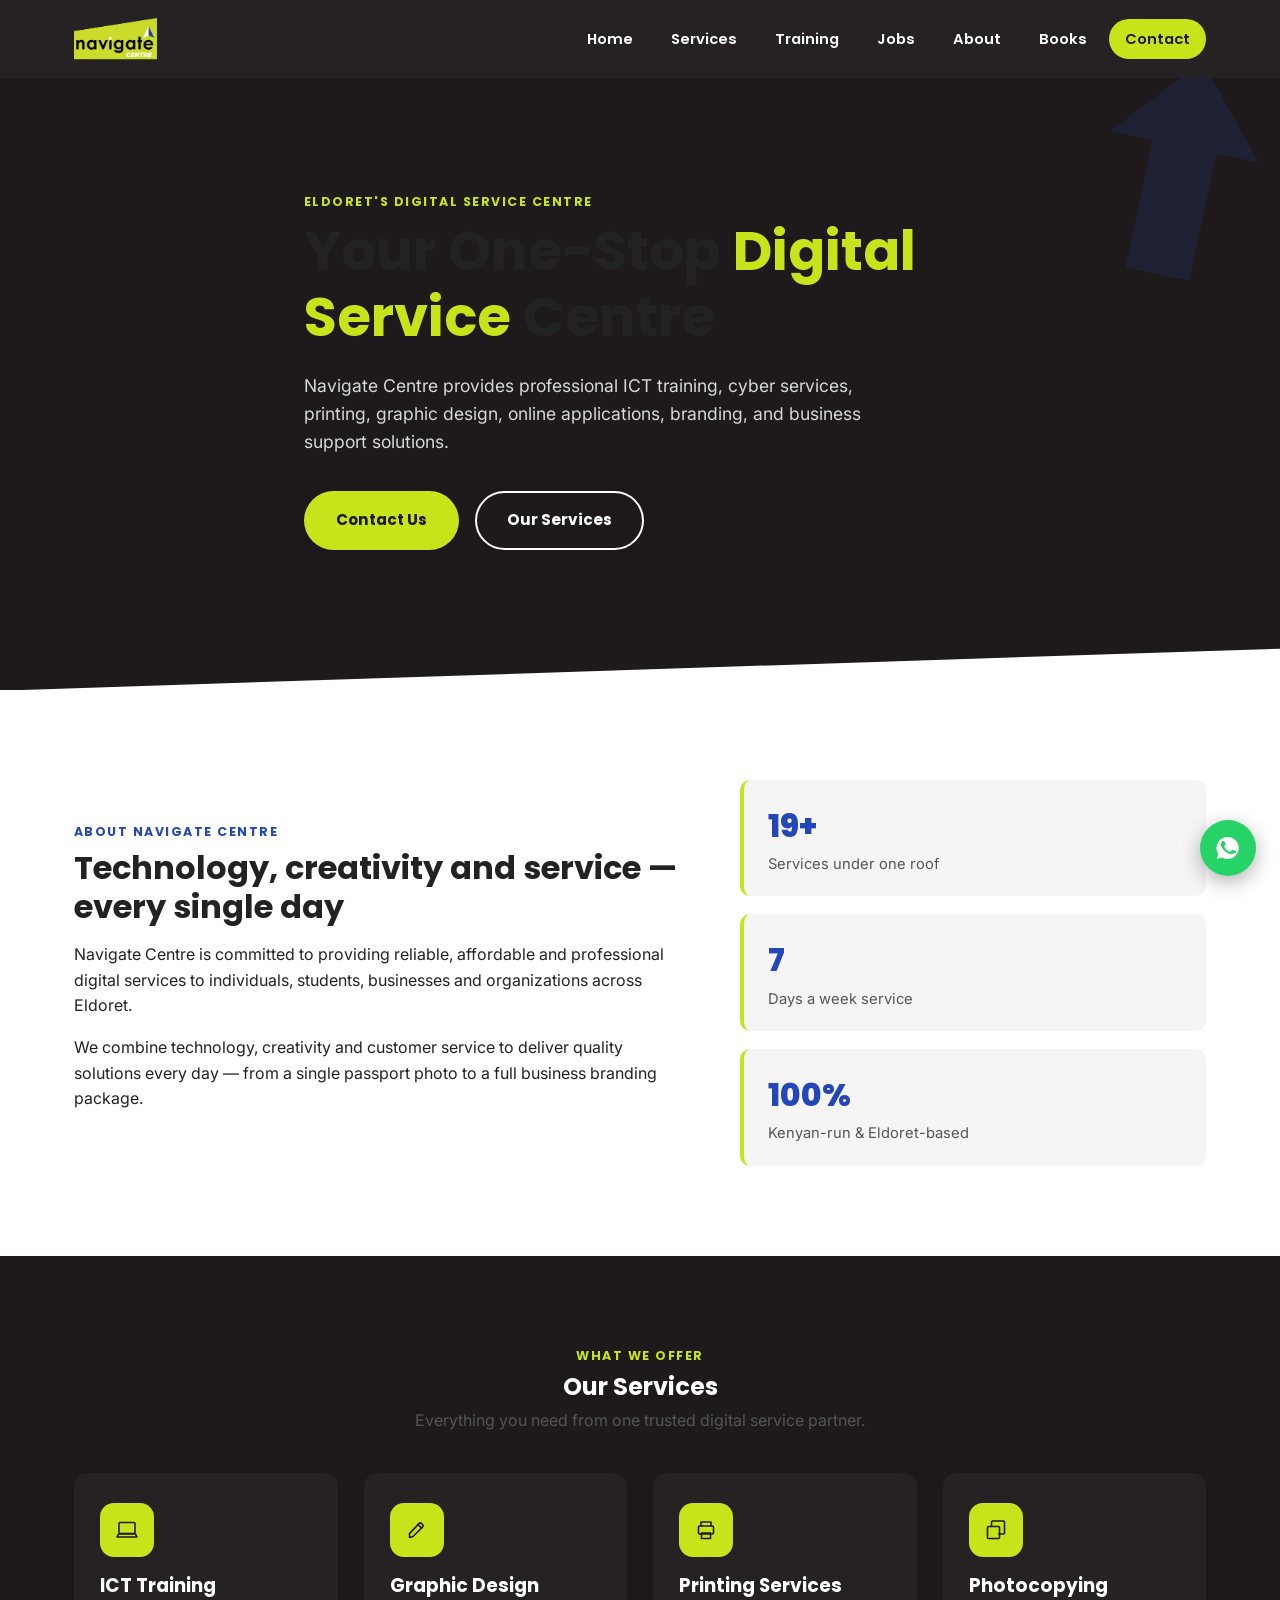
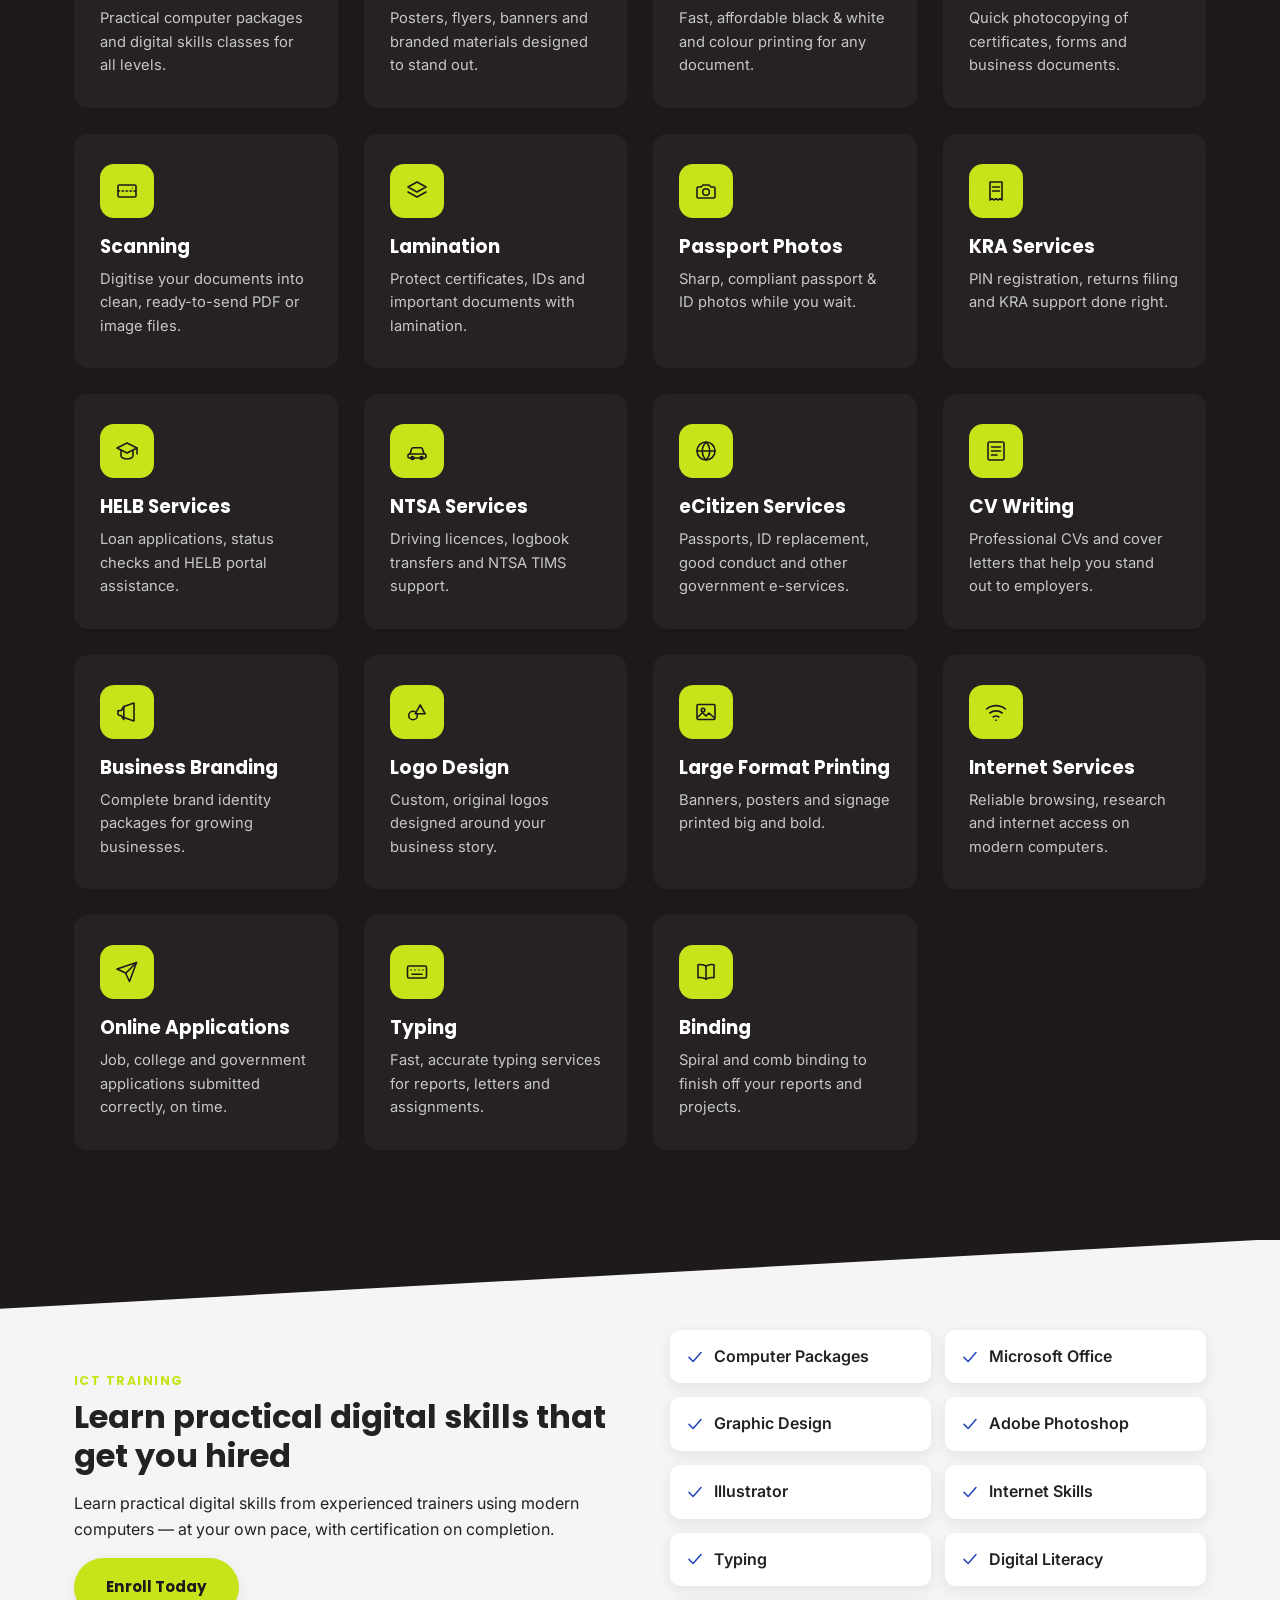
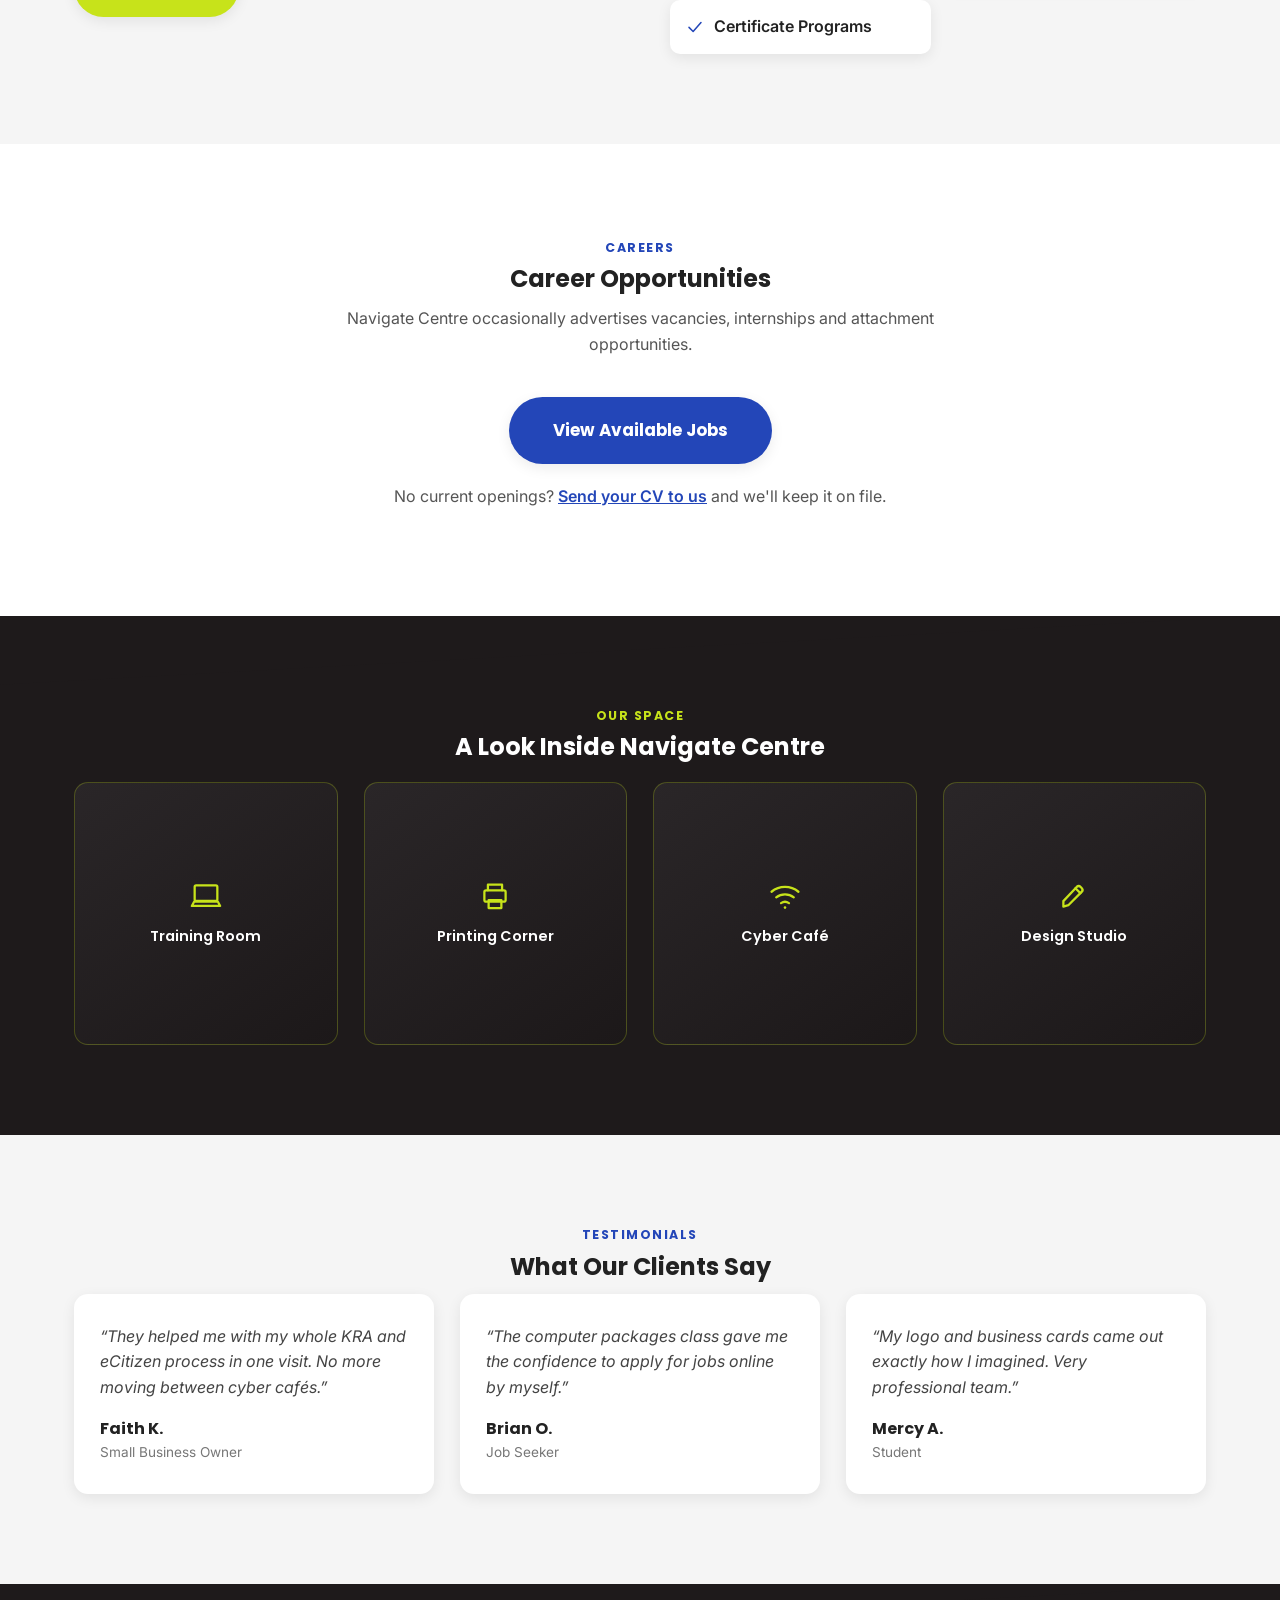
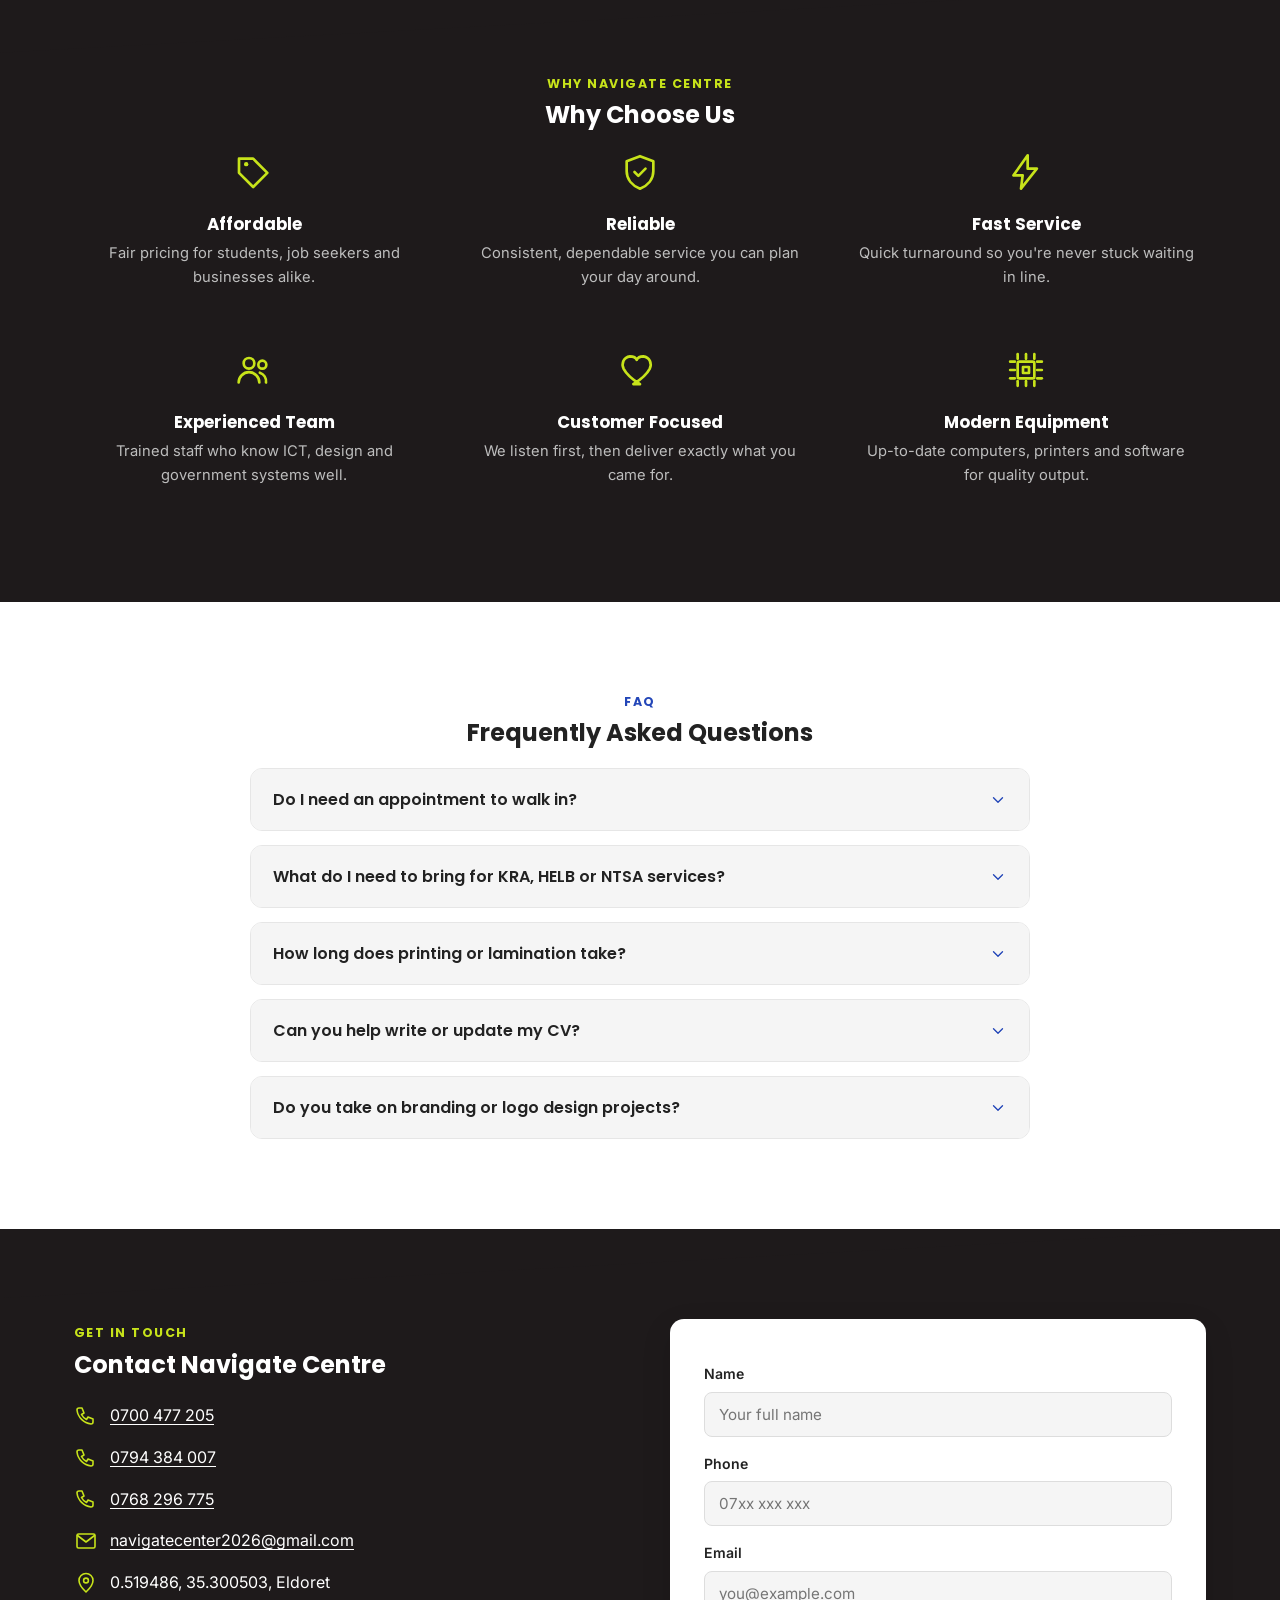
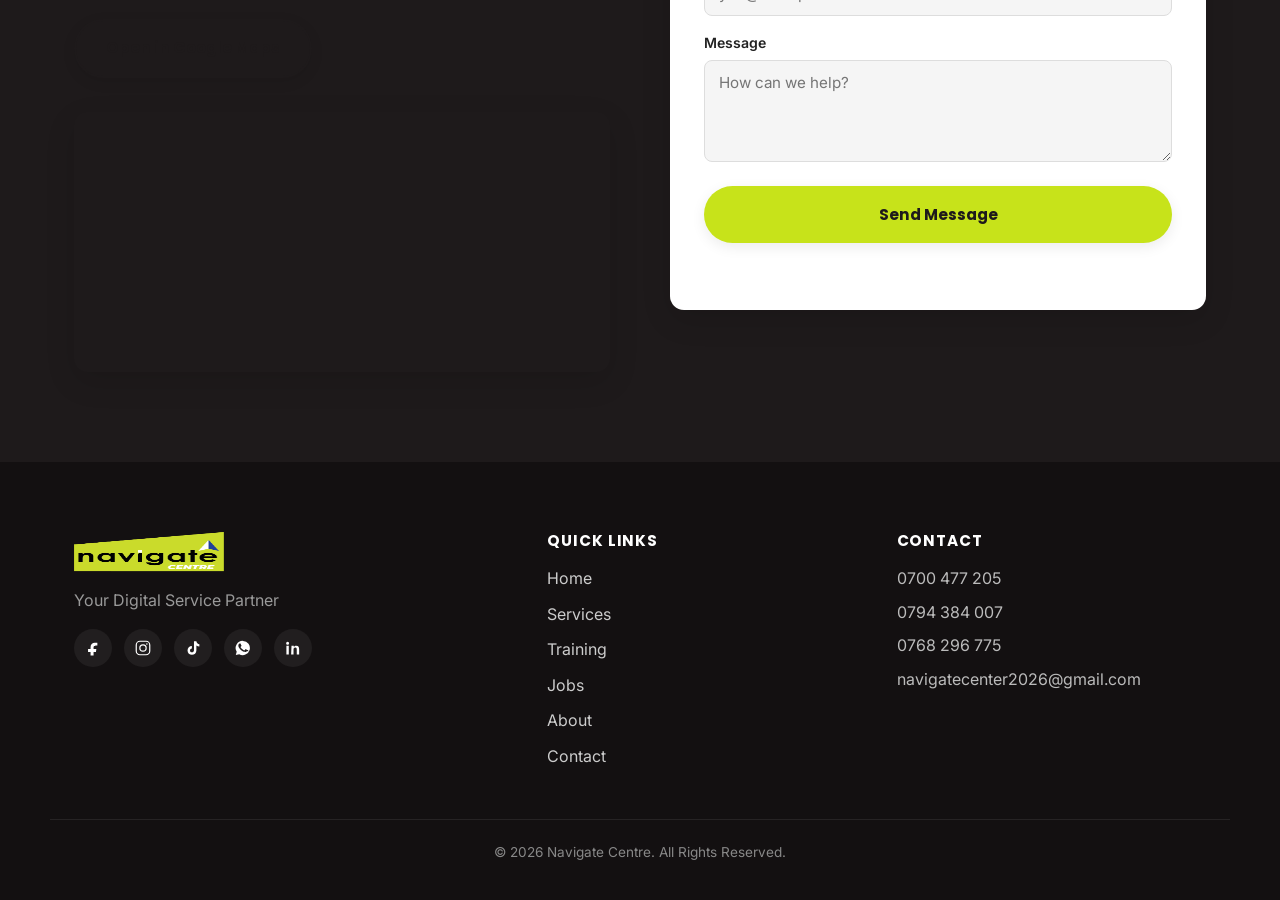
==== commit 5b11cafc: "Update navigation links in index.html" ====
--- a/index.html
+++ b/index.html
@@ -96,7 +96,8 @@
         <li><a href="#training">Training</a></li>
         <li><a href="#jobs">Jobs</a></li>
         <li><a href="#about">About</a></li>
-        <li><a href="#contact" class="nav-cta">Contact</a></li>
+        <li><a href="#about">Books</a></li>
+        <li><a href="books.html" class="nav-cta">Contact</a></li>
       </ul>
     </nav>
     <button class="nav-toggle" id="navToggle" aria-label="Toggle menu" aria-expanded="false" aria-controls="mainNav">
@@ -321,7 +322,7 @@
     </div>
 
     <div class="contact-form-wrap">
-      <form id="contactForm" class="contact-form" action="https://formspree.io/f/YOUR_FORM_ID" method="POST">
+      <form id="contactForm" class="contact-form" action="https://formspree.io/f/xoearykz" method="POST">
         <!-- TODO: replace YOUR_FORM_ID above with your real Formspree form ID -->
         <label for="name">Name</label>
         <input type="text" id="name" name="name" placeholder="Your full name" required>
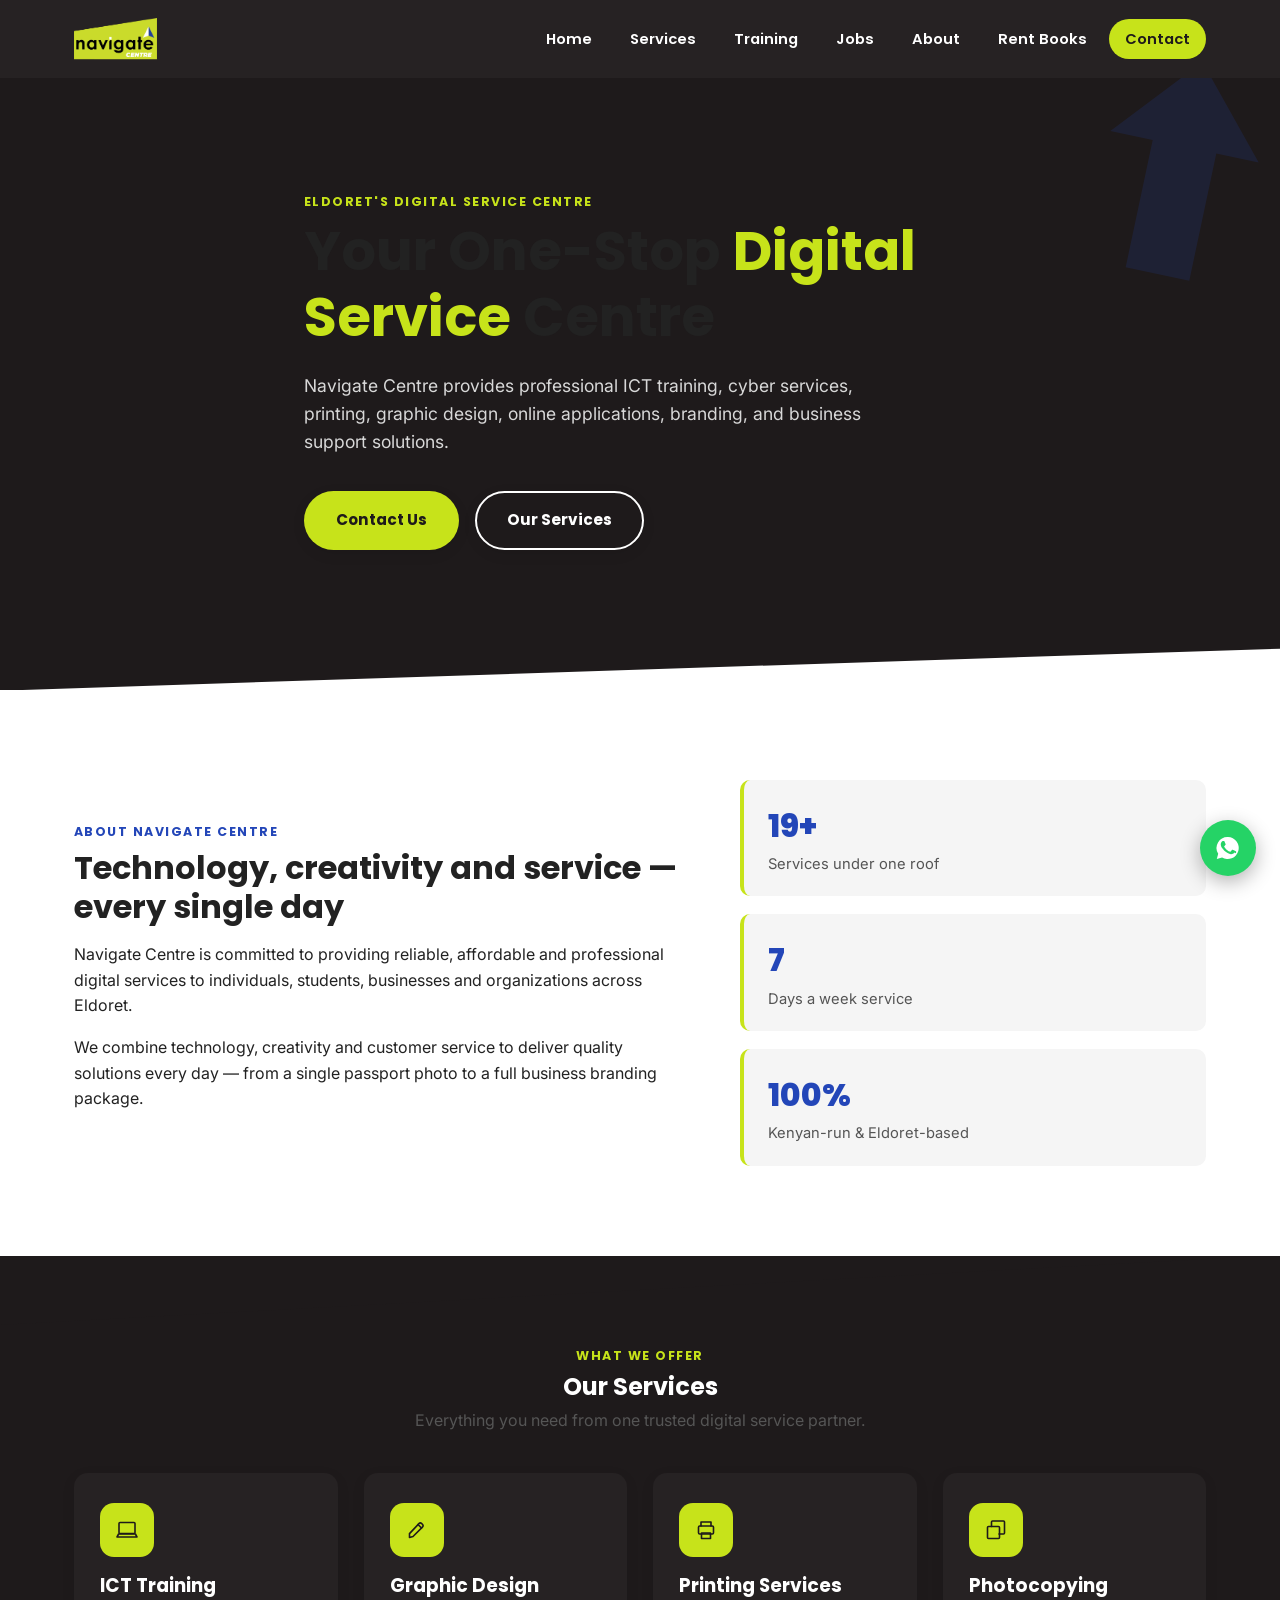
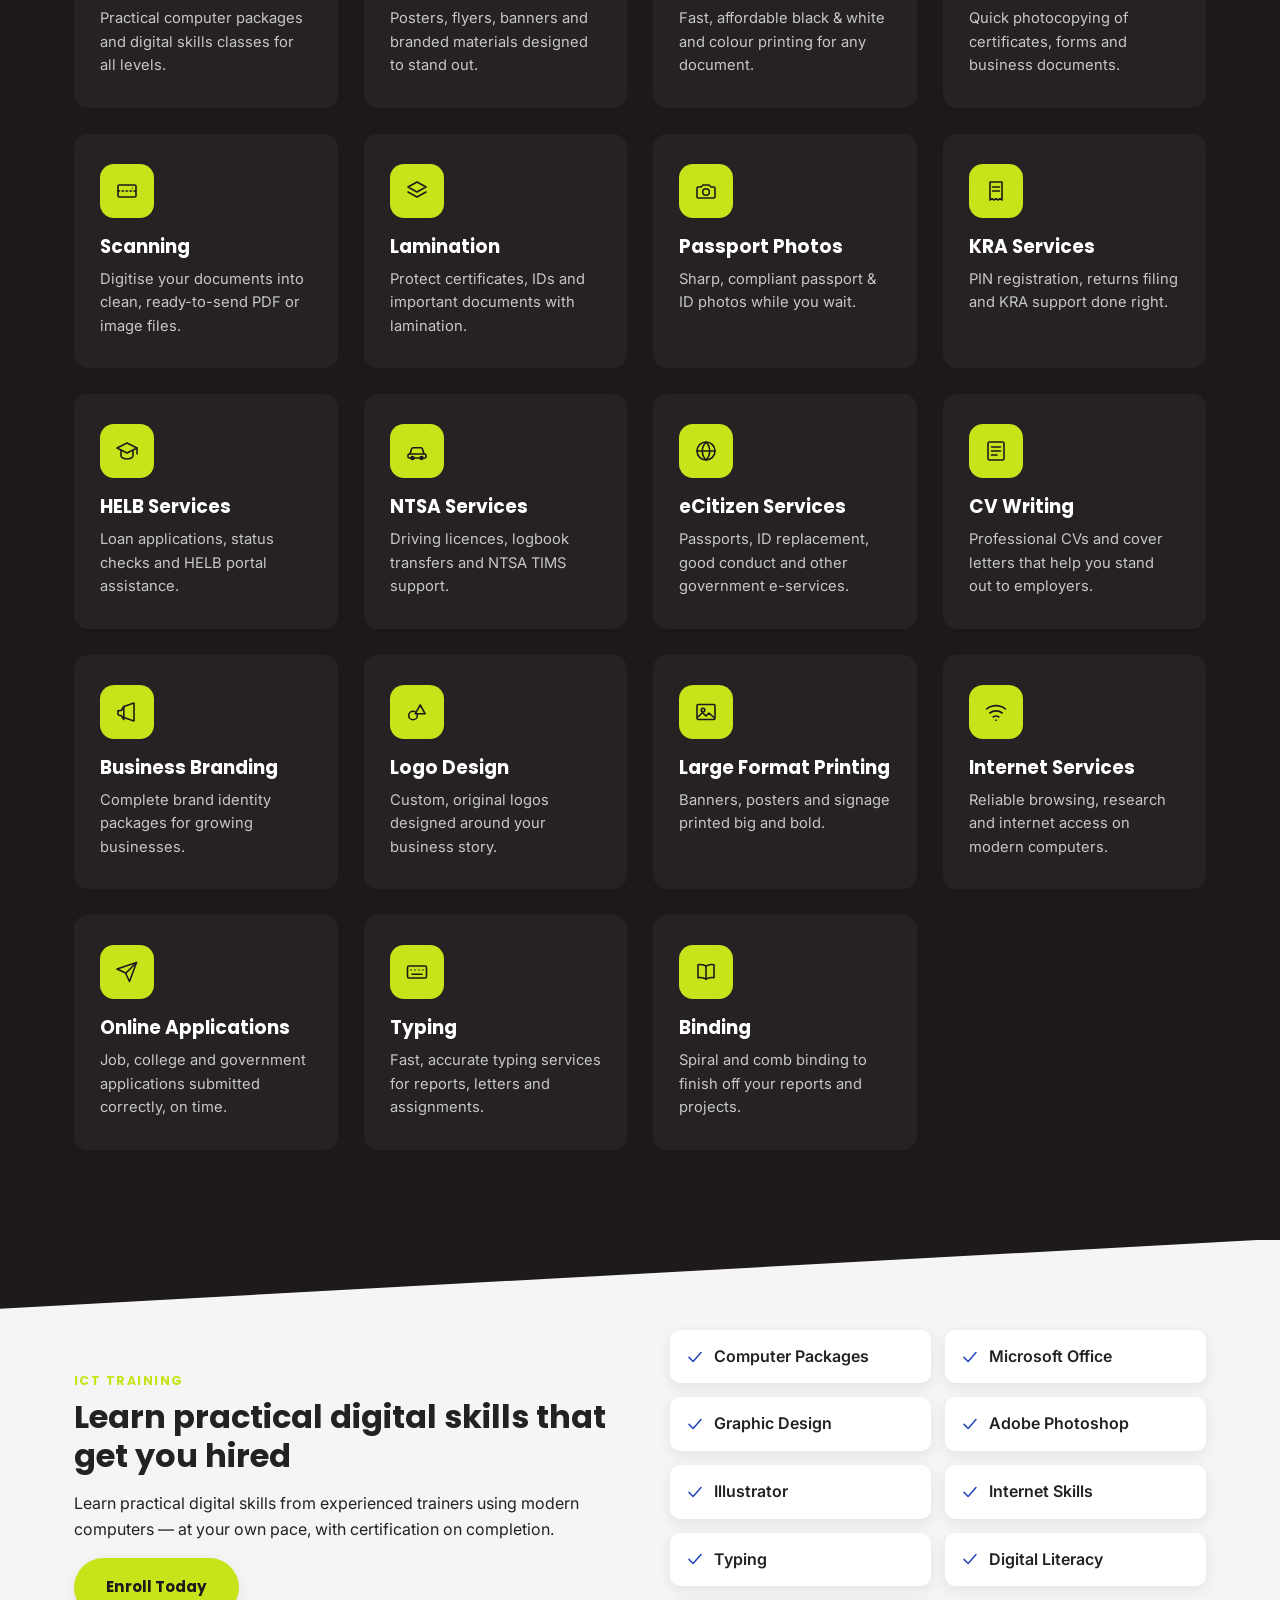
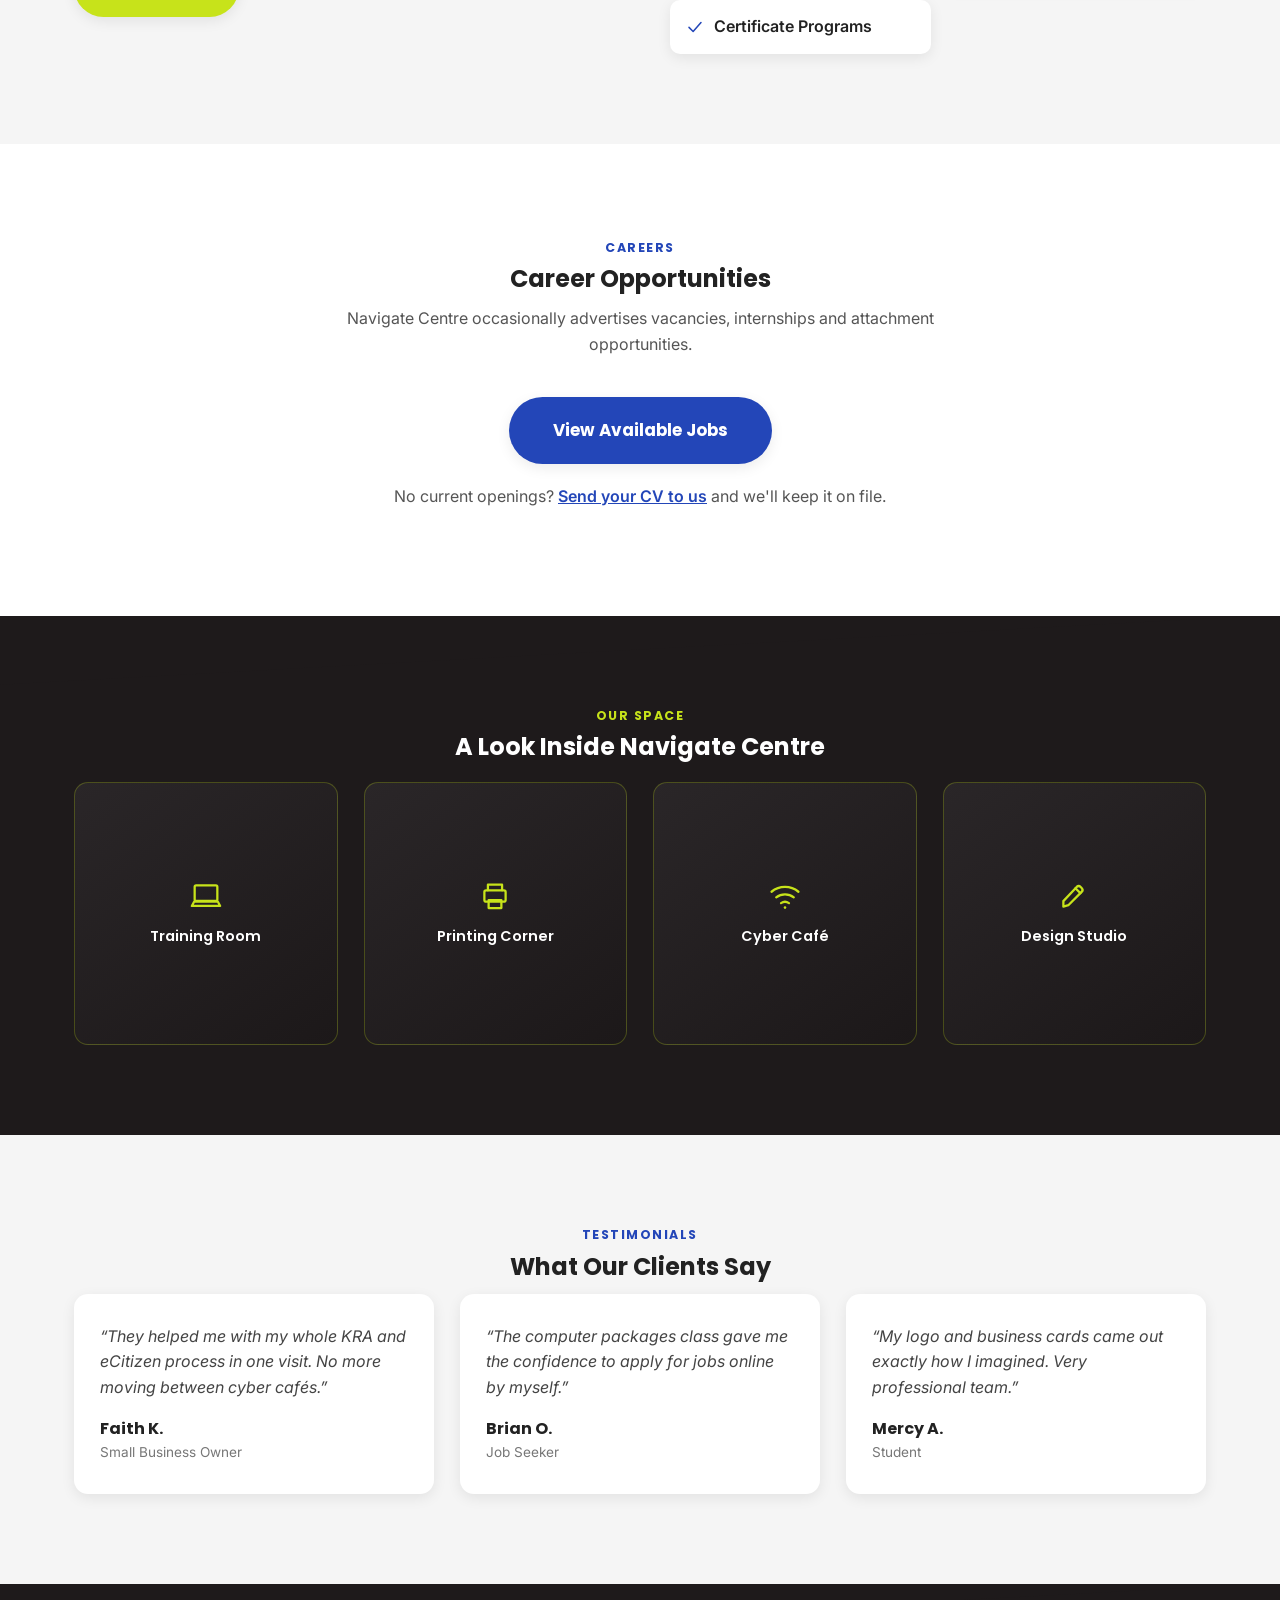
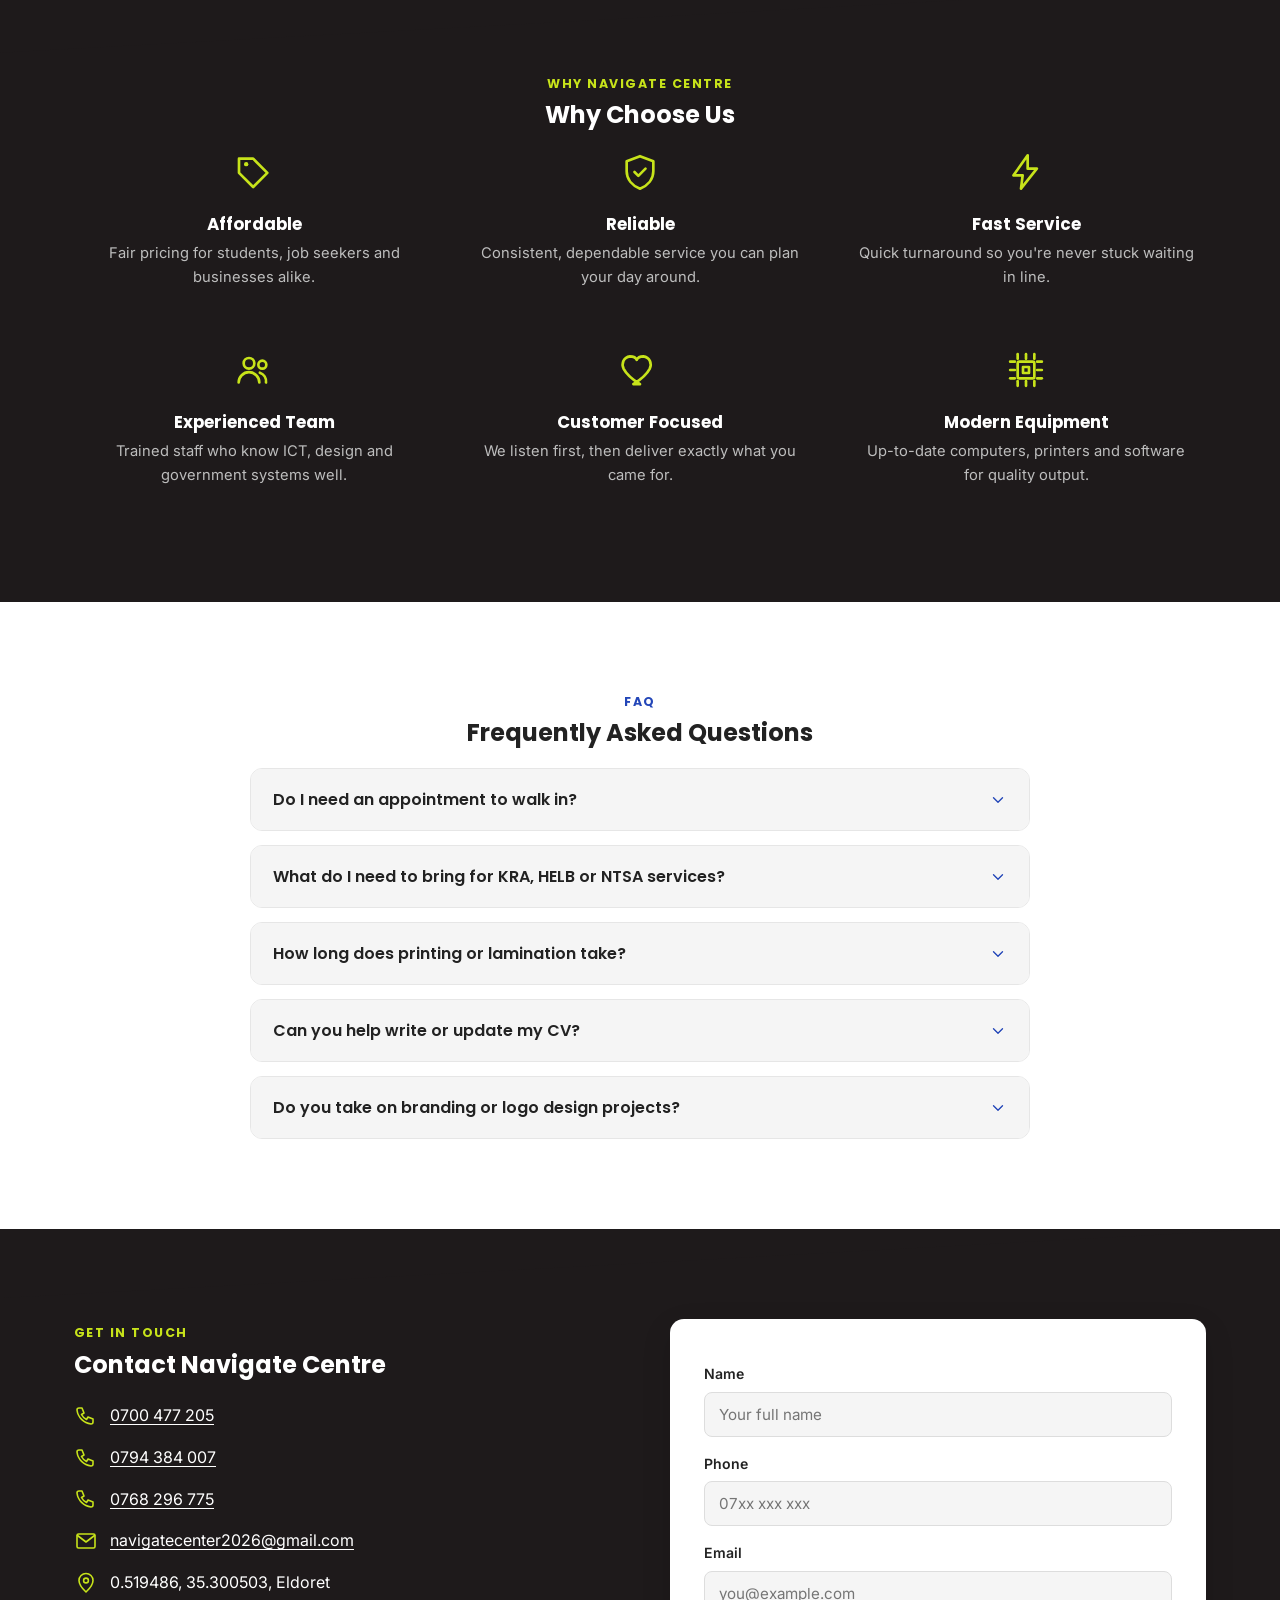
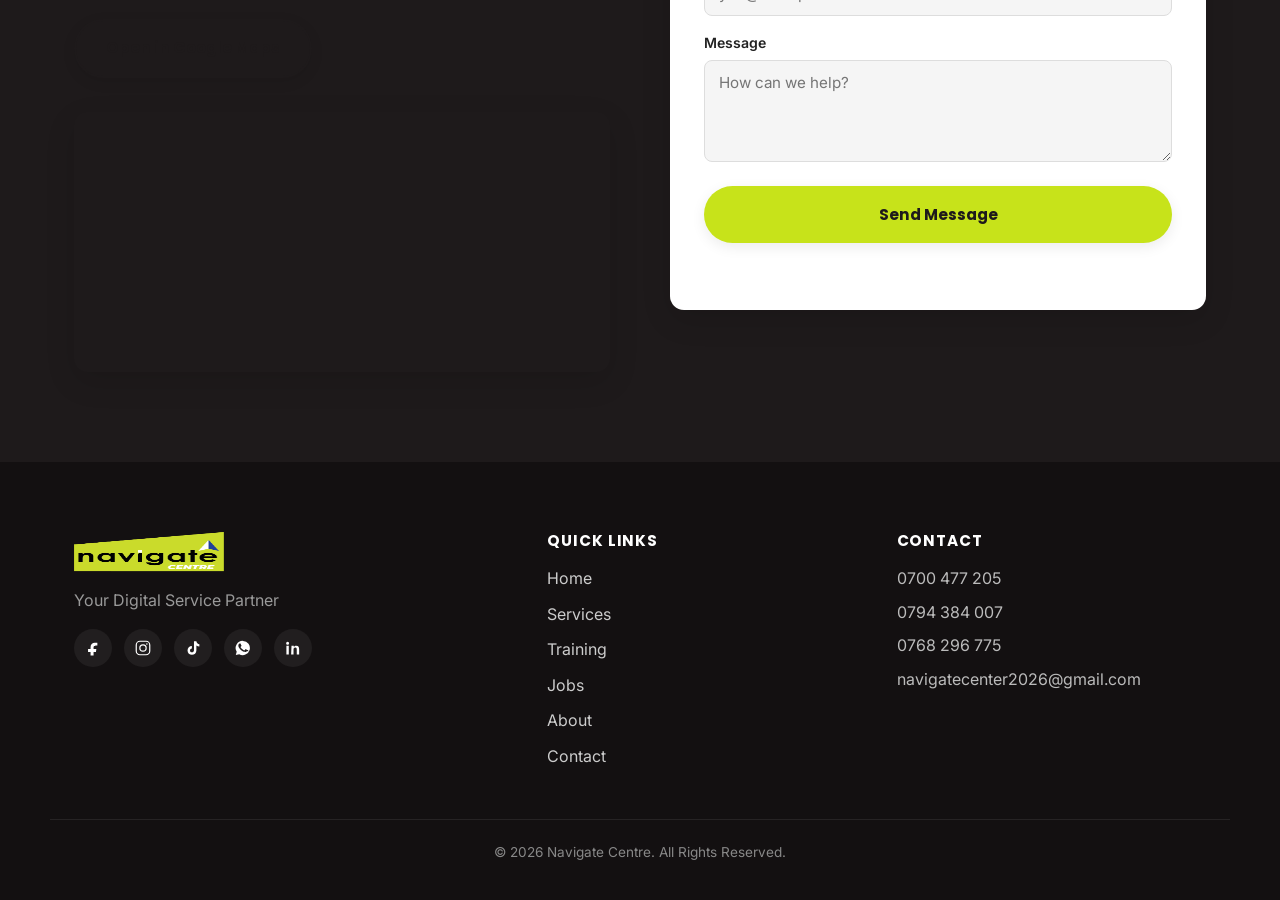
==== commit b2527d0a: "Add 'Rent Books' link to navigation menu" ====
--- a/index.html
+++ b/index.html
@@ -96,8 +96,8 @@
         <li><a href="#training">Training</a></li>
         <li><a href="#jobs">Jobs</a></li>
         <li><a href="#about">About</a></li>
-        <li><a href="#about">Books</a></li>
-        <li><a href="books.html" class="nav-cta">Contact</a></li>
+         <li><a href="books.html">Rent Books</a></li>
+        <li><a href="#contact" class="nav-cta">Contact</a></li>
       </ul>
     </nav>
     <button class="nav-toggle" id="navToggle" aria-label="Toggle menu" aria-expanded="false" aria-controls="mainNav">
